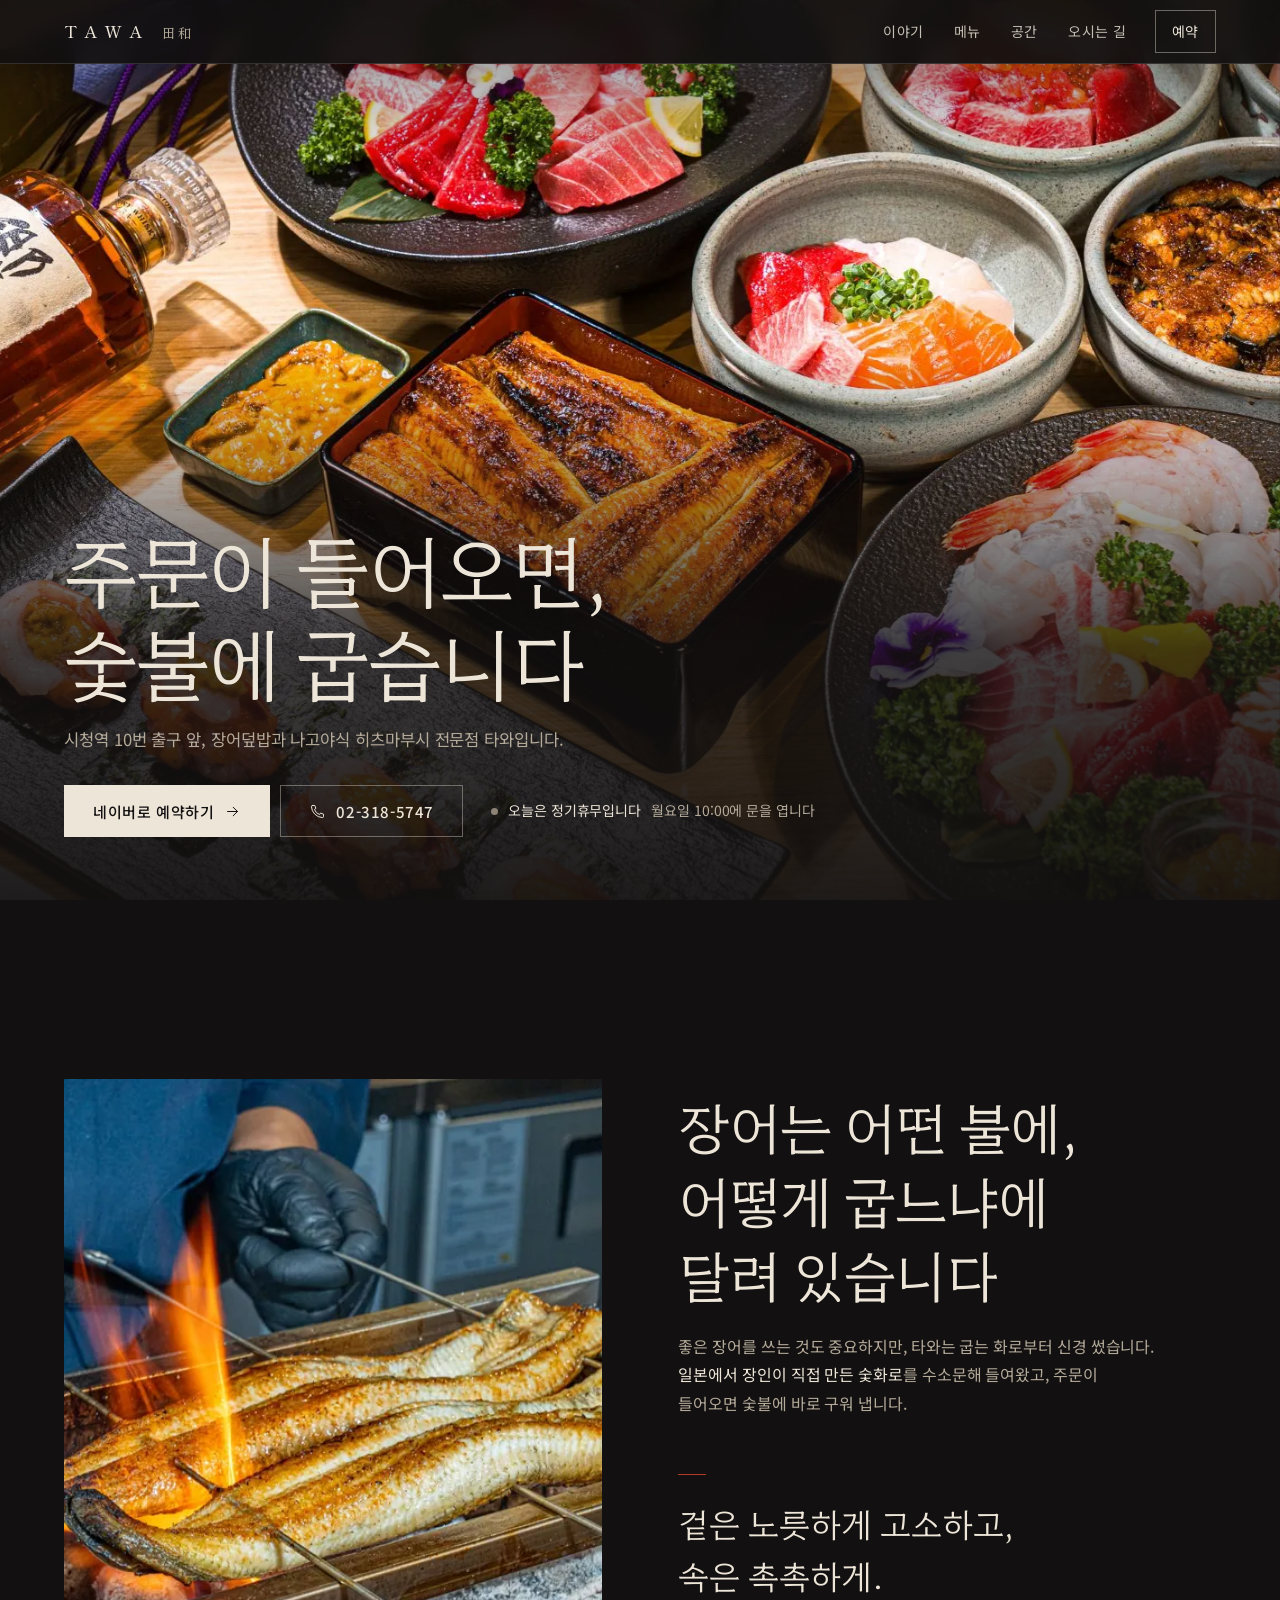
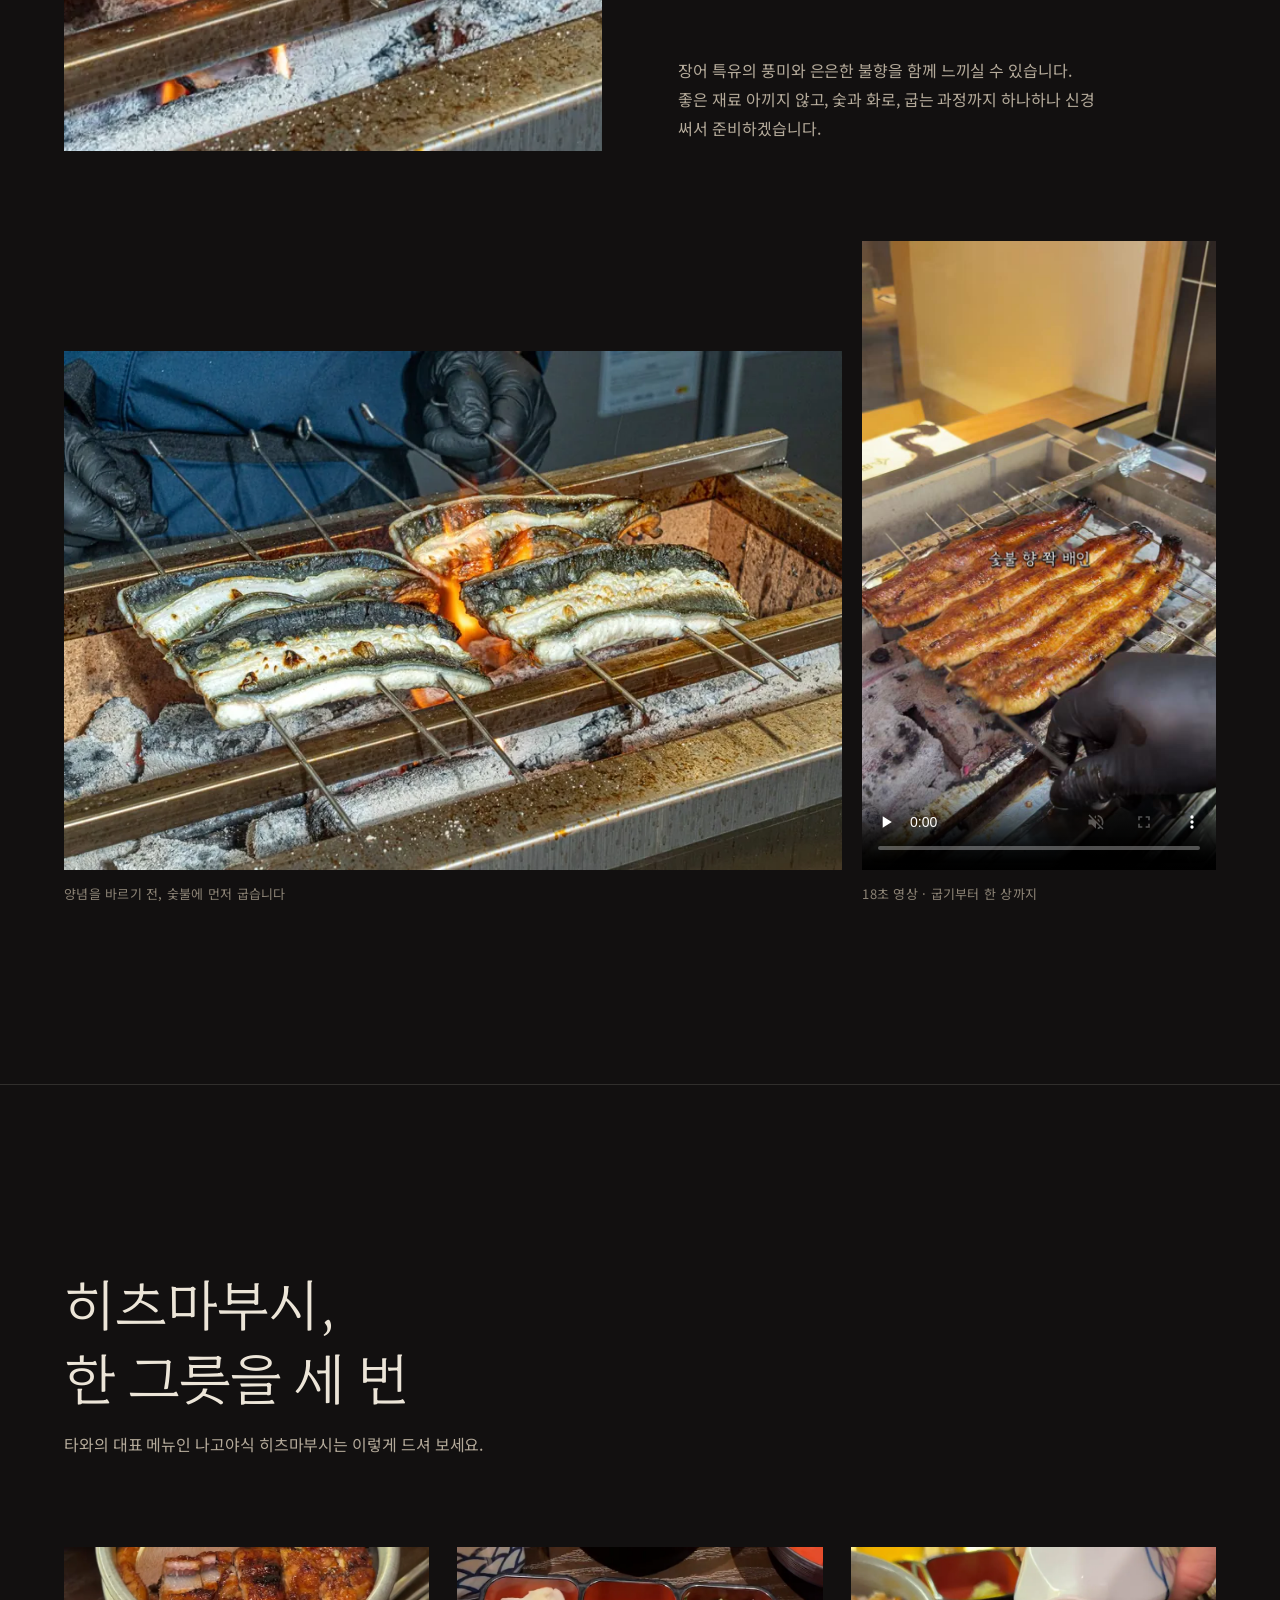
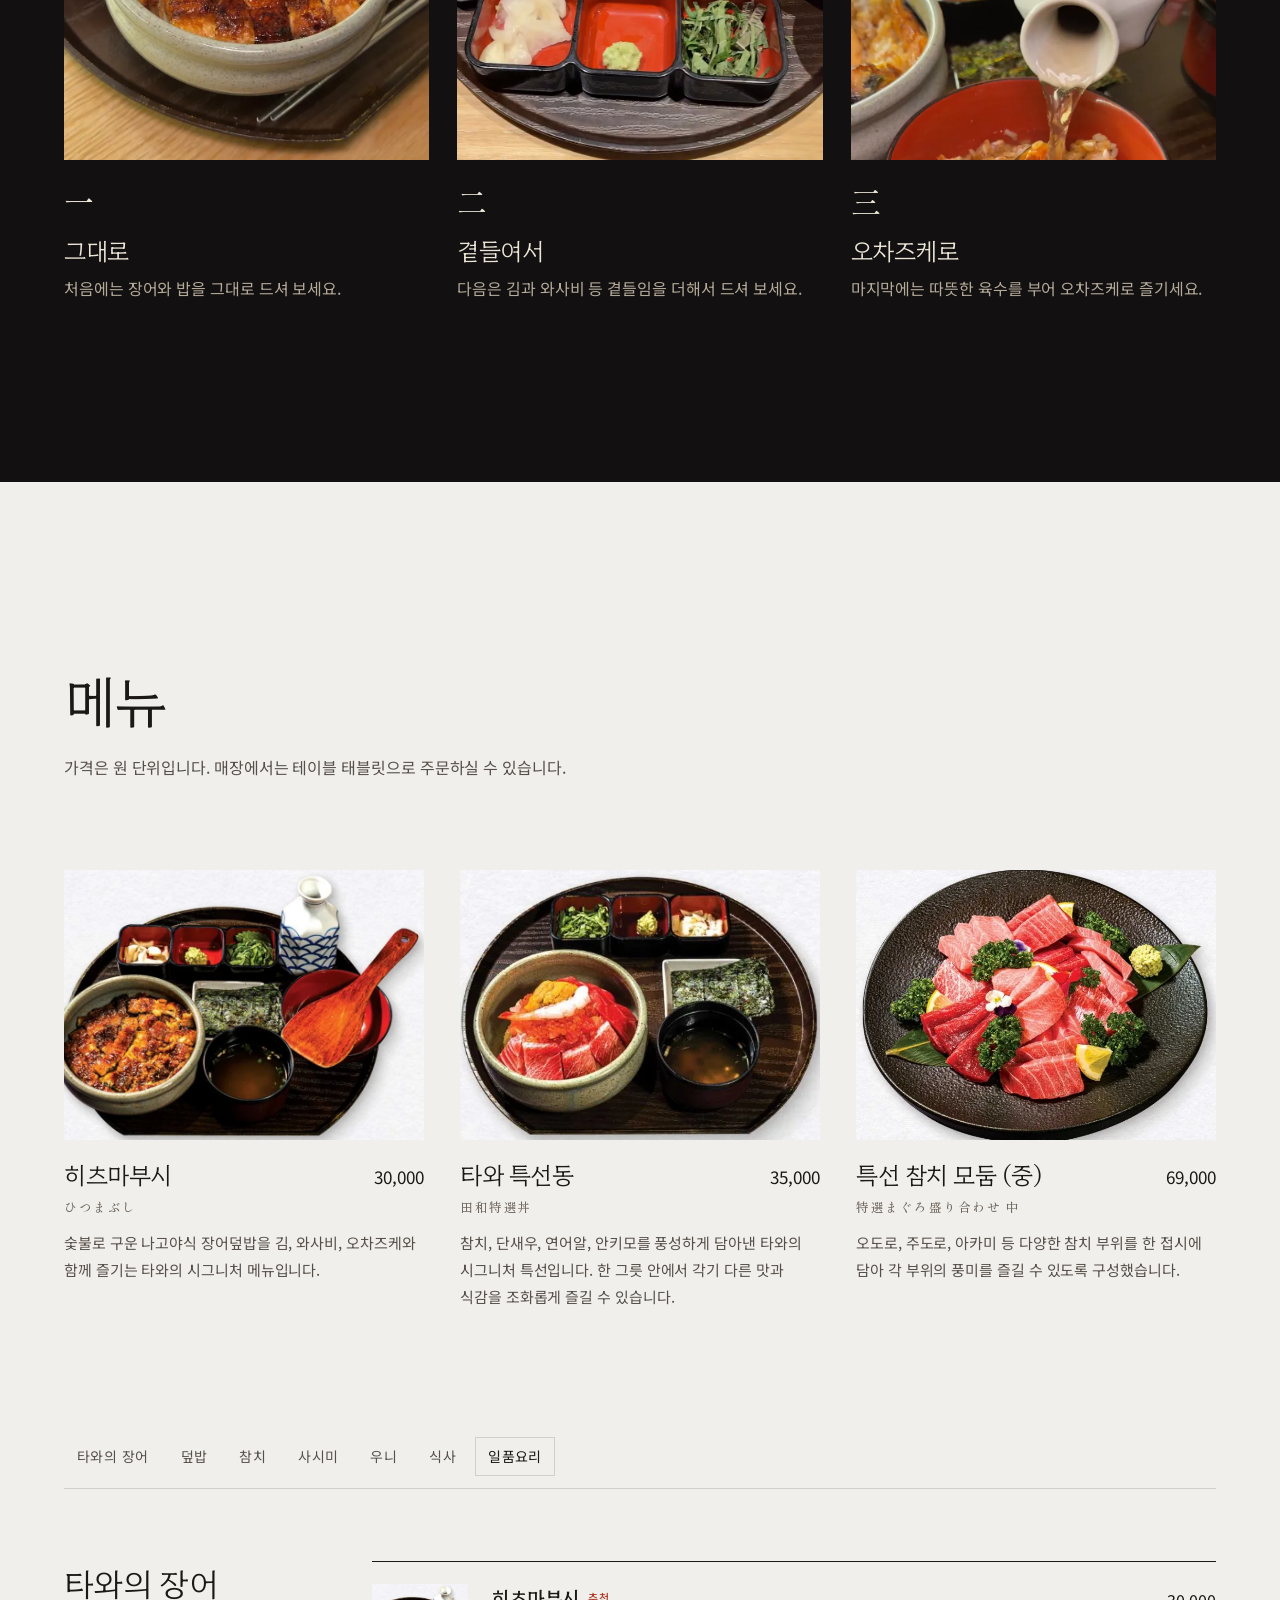
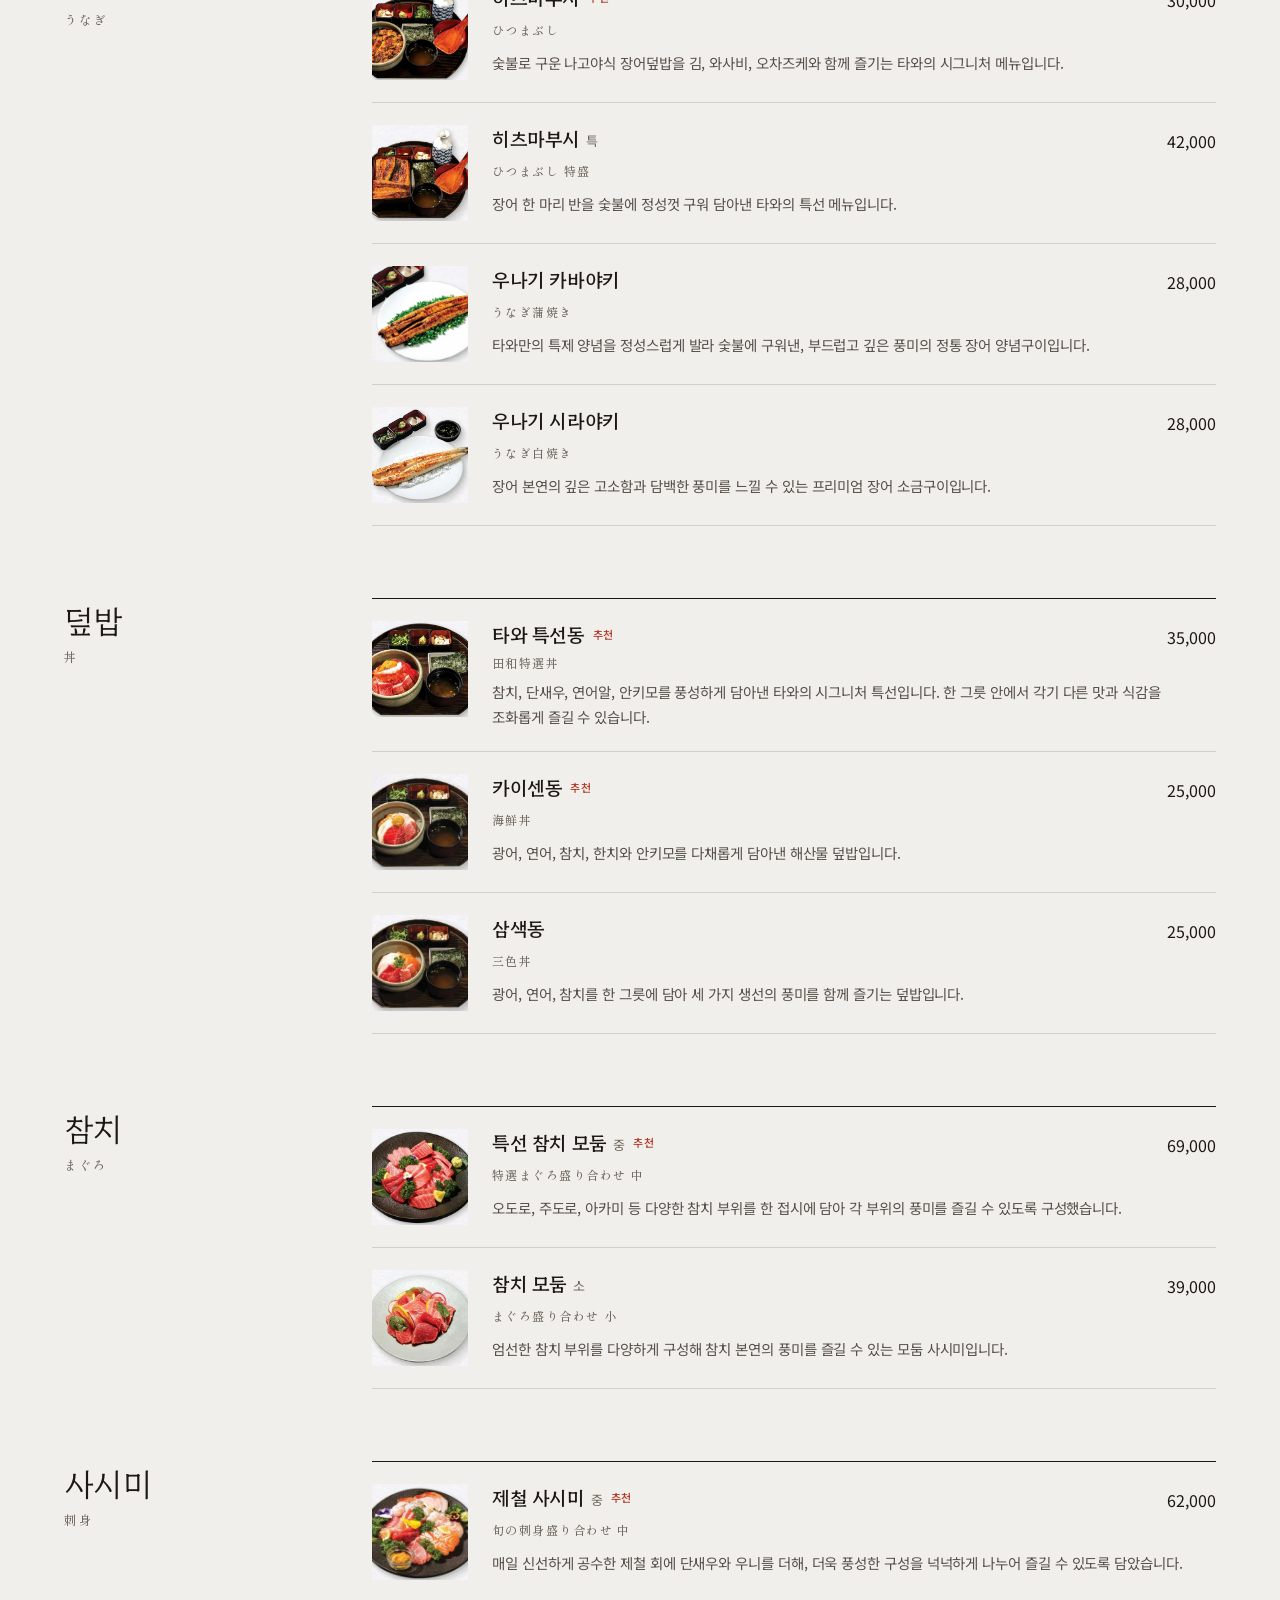
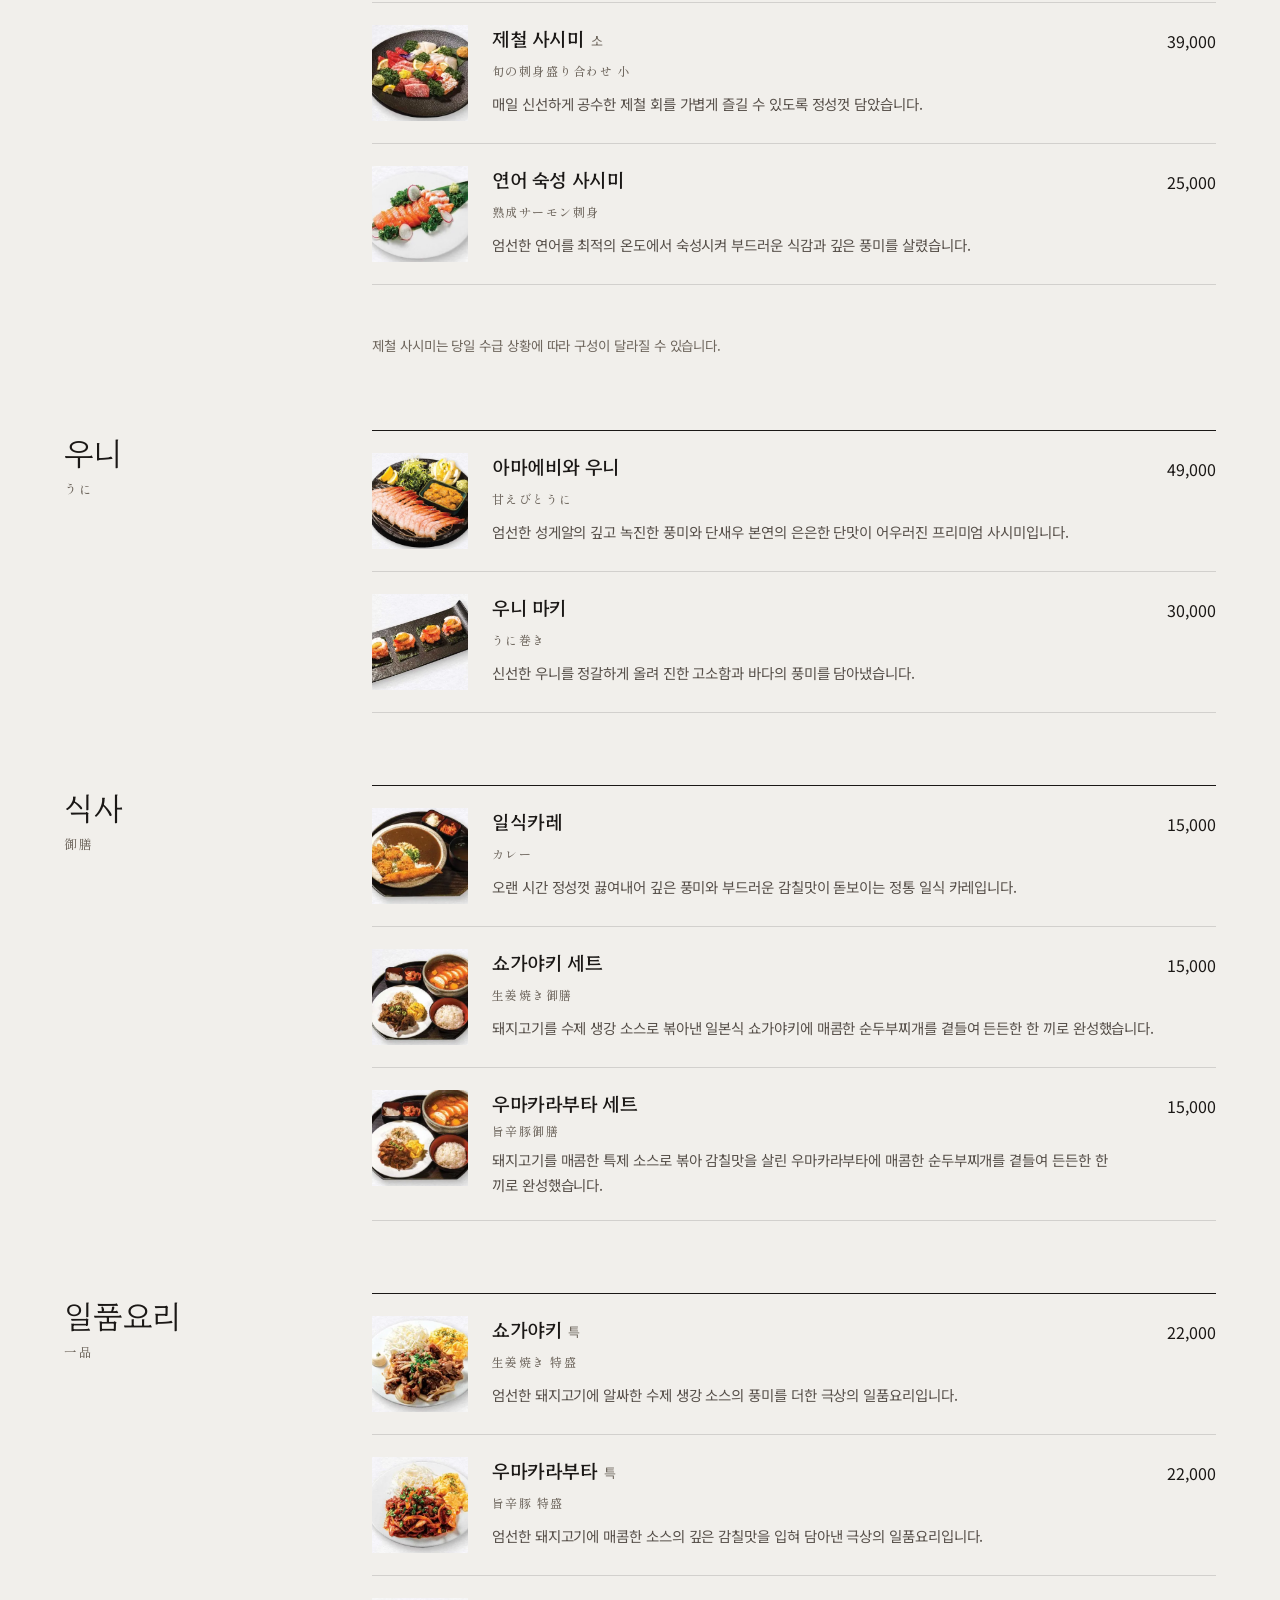
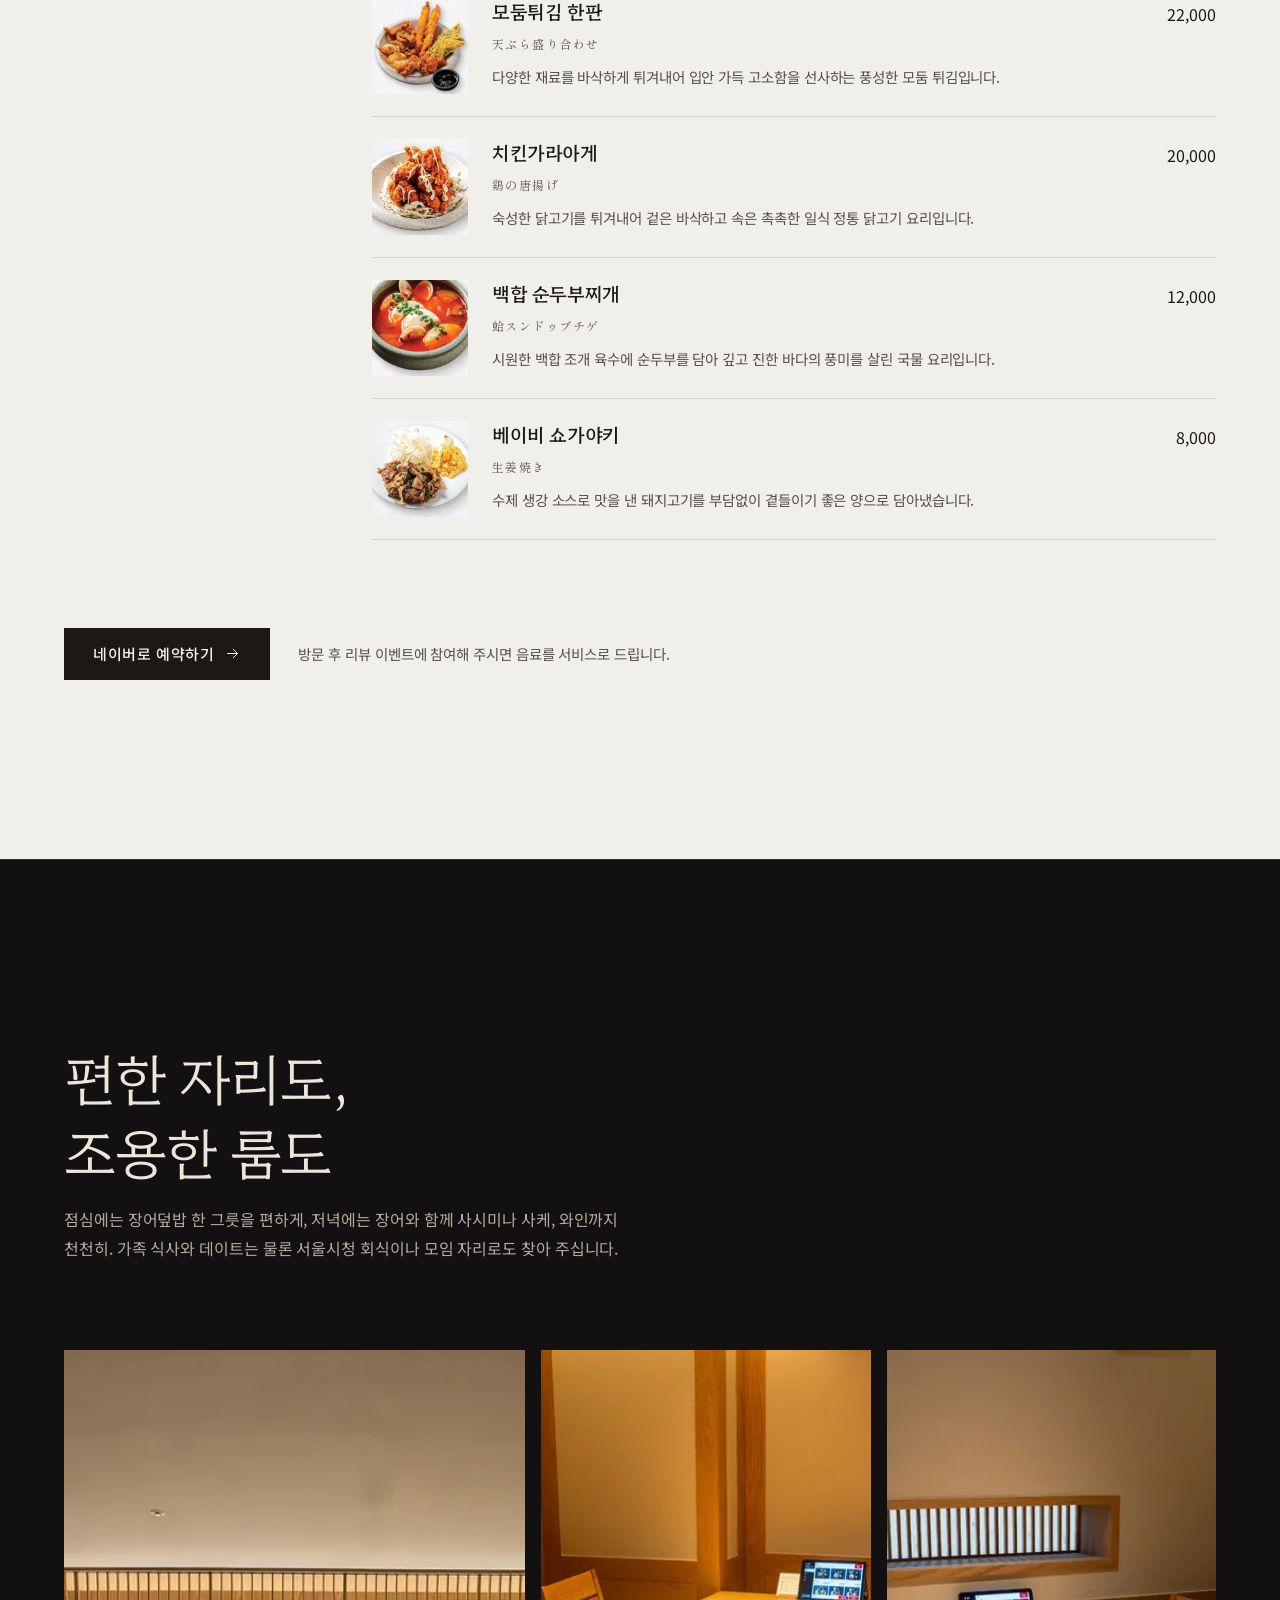
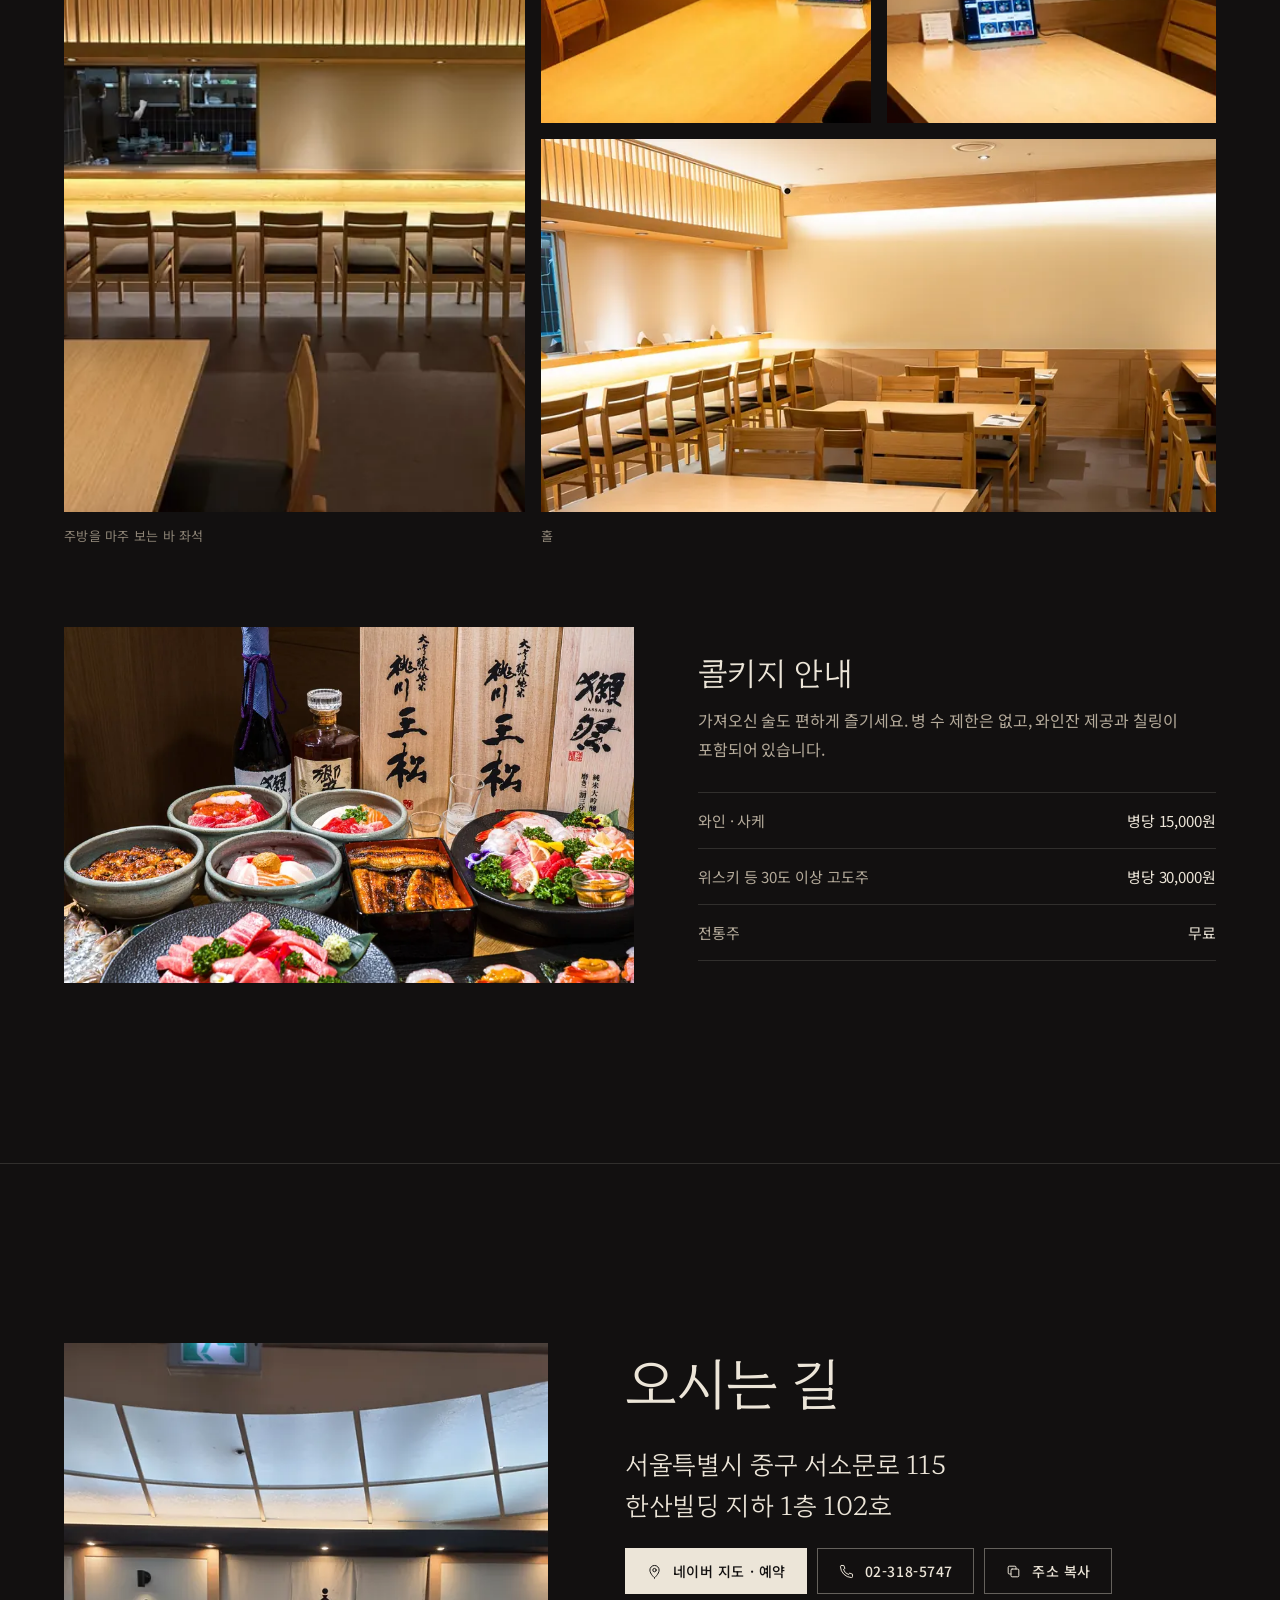
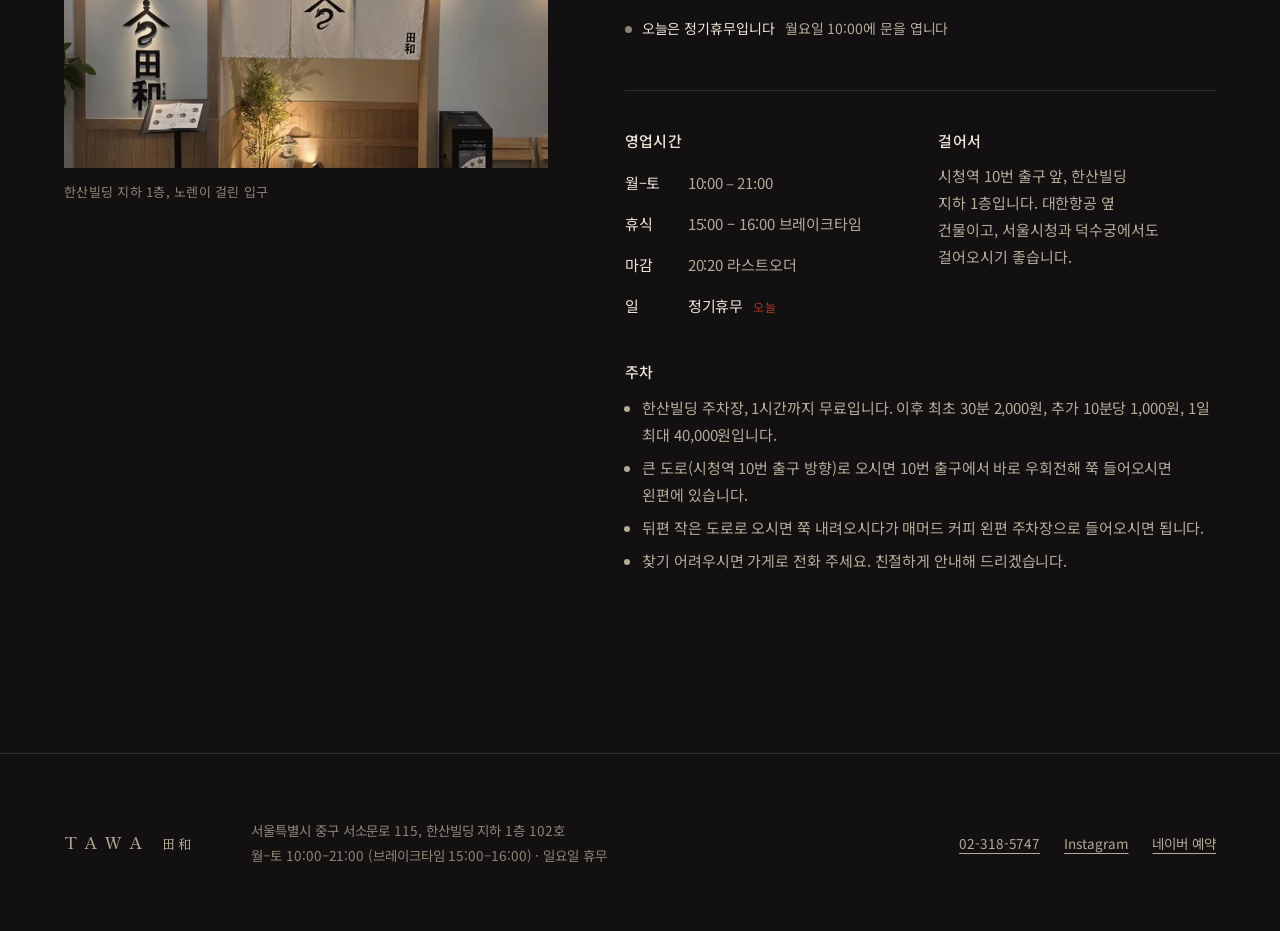
==== index.html @ 80b18b92 "검색 등록 준비: robots.txt, sitemap.xml, 대표 주소와 공유 이미지 주소 지정 Co-Authored-By: Claude Opus 5.5 <noreply@anth" ====
<!doctype html>
<html lang="ko">
<head>
<meta charset="utf-8">
<meta name="viewport" content="width=device-width, initial-scale=1, viewport-fit=cover">
<title>타와 田和 · 시청역 숯불 장어덮밥 · 나고야식 히츠마부시</title>
<meta name="description" content="시청역 10번 출구 앞, 주문이 들어오면 숯불에 직접 굽는 장어덮밥과 나고야식 히츠마부시 전문점 타와입니다. 메뉴, 영업시간, 주차, 오시는 길을 안내합니다.">
<meta name="theme-color" content="#121010">
<meta property="og:type" content="restaurant">
<meta property="og:title" content="타와 田和 · 시청역 숯불 장어덮밥">
<meta property="og:description" content="주문이 들어오면 숯불에 직접 굽는 장어덮밥과 나고야식 히츠마부시. 서울 중구 서소문로 115 한산빌딩 지하 1층.">
<meta property="og:image" content="https://tawa-official.github.io/assets/img/og.jpg">
<meta property="og:url" content="https://tawa-official.github.io/">
<meta property="og:site_name" content="타와 田和">
<link rel="canonical" href="https://tawa-official.github.io/">
<meta property="og:locale" content="ko_KR">
<link rel="icon" href="assets/img/favicon.svg" type="image/svg+xml">
<link rel="preload" as="image" href="assets/img/spread-2-1100.webp" media="(max-width: 759px)">
<link rel="preload" as="image" href="assets/img/spread-3-1500.webp" media="(min-width: 760px)">
<link rel="stylesheet" href="assets/css/style.css">
<script type="application/ld+json">
{
  "@context": "https://schema.org",
  "@type": "Restaurant",
  "name": "타와 田和 (TAWA)",
  "servesCuisine": ["장어덮밥", "히츠마부시", "일식"],
  "telephone": "+82-2-318-5747",
  "address": {
    "@type": "PostalAddress",
    "streetAddress": "서소문로 115, 한산빌딩 지하 1층 102호",
    "addressLocality": "중구",
    "addressRegion": "서울특별시",
    "addressCountry": "KR"
  },
  "openingHoursSpecification": [
    { "@type": "OpeningHoursSpecification", "dayOfWeek": ["Monday","Tuesday","Wednesday","Thursday","Friday","Saturday"], "opens": "10:00", "closes": "15:00" },
    { "@type": "OpeningHoursSpecification", "dayOfWeek": ["Monday","Tuesday","Wednesday","Thursday","Friday","Saturday"], "opens": "16:00", "closes": "21:00" }
  ],
  "acceptsReservations": "https://naver.me/GxrowFG4",
  "sameAs": ["https://www.instagram.com/tawa__official"]
}
</script>
</head>
<body>
<svg width="0" height="0" style="position:absolute" aria-hidden="true">
  <symbol id="i-phone" viewBox="0 0 24 24"><path d="M5 3.5h3.2l1.6 4.2-2.1 1.4a11.5 11.5 0 0 0 7.2 7.2l1.4-2.1 4.2 1.6V19a1.6 1.6 0 0 1-1.7 1.6A16.5 16.5 0 0 1 3.4 5.2 1.6 1.6 0 0 1 5 3.5Z"/></symbol>
  <symbol id="i-pin" viewBox="0 0 24 24"><path d="M12 21s-6.5-5.6-6.5-11a6.5 6.5 0 0 1 13 0c0 5.4-6.5 11-6.5 11Z"/><circle cx="12" cy="10" r="2.4"/></symbol>
  <symbol id="i-copy" viewBox="0 0 24 24"><rect x="8.5" y="8.5" width="11" height="11" rx="1.5"/><path d="M15.5 8.5V6A1.5 1.5 0 0 0 14 4.5H6A1.5 1.5 0 0 0 4.5 6v8A1.5 1.5 0 0 0 6 15.5h2.5"/></symbol>
  <symbol id="i-arrow" viewBox="0 0 24 24"><path d="M5 12h14M13 6l6 6-6 6"/></symbol>
</svg>
<a class="skip" href="#main">본문으로 바로가기</a>

<header class="head">
  <div class="wrap head-row">
    <a class="mark" href="#top" aria-label="타와 田和 처음으로"><span class="mark-en">TAWA</span><span class="mark-jp" lang="ja">田和</span></a>
    <nav class="nav" aria-label="주요 메뉴">
      <a href="#story">이야기</a><a href="#menu">메뉴</a><a href="#space">공간</a><a href="#visit">오시는 길</a>
    </nav>
    <a class="head-book" href="https://naver.me/GxrowFG4" target="_blank" rel="noopener">예약</a>
  </div>
</header>

<main id="main">
  <section class="hero" id="top" aria-labelledby="hero-title">
    <figure class="hero-photo">
      <picture>
        <source media="(min-width: 760px)" srcset="assets/img/spread-3-900.webp 900w, assets/img/spread-3-1500.webp 1500w" sizes="100vw">
        <img src="assets/img/spread-2-1100.webp" srcset="assets/img/spread-2-700.webp 700w, assets/img/spread-2-1100.webp 1100w" sizes="100vw"
             width="1100" height="1100" alt="숯불에 구운 장어가 담긴 찬합과 히츠마부시, 카이센동, 참치와 제철 사시미, 우니 마키, 사케와 위스키가 함께 차려진 타와의 한 상" fetchpriority="high">
      </picture>
    </figure>
    <div class="wrap hero-body">
      <h1 id="hero-title">주문이 들어오면,<br>숯불에 굽습니다</h1>
      <p class="hero-lede">시청역 10번 출구 앞, 장어덮밥과 나고야식 히츠마부시 전문점 타와입니다.</p>
      <div class="hero-foot">
        <div class="hero-actions">
          <a class="btn btn-solid" href="https://naver.me/GxrowFG4" target="_blank" rel="noopener">네이버로 예약하기<svg class="ico" aria-hidden="true"><use href="#i-arrow"/></svg></a>
          <a class="btn btn-ghost" href="tel:02-318-5747"><svg class="ico" aria-hidden="true"><use href="#i-phone"/></svg>02-318-5747</a>
        </div>
        <p class="status" data-status hidden><span class="status-dot" aria-hidden="true"></span><span class="status-main"></span><span class="status-sub"></span></p>
      </div>
    </div>
  </section>

  <section class="sec" id="story" aria-labelledby="story-title">
    <div class="wrap">
      <div class="story">
        <figure class="story-photo">
          <img src="assets/img/grill-2-900.webp" srcset="assets/img/grill-2-900.webp 900w, assets/img/grill-2-1600.webp 1600w" sizes="(min-width: 900px) 50vw, 100vw"
               width="1600" height="1066" loading="lazy" decoding="async" alt="숯화로 위에서 꼬치에 꿴 장어가 불길 속에 노릇하게 구워지는 모습">
        </figure>
        <div class="story-text">
          <h2 class="h2" id="story-title">장어는 어떤 불에,<br>어떻게 굽느냐에<br>달려 있습니다</h2>
          <p class="p">좋은 장어를 쓰는 것도 중요하지만, 타와는 굽는 화로부터 신경 썼습니다. <em>일본에서 장인이 직접 만든 숯화로</em>를 수소문해 들여왔고, 주문이 들어오면 숯불에 바로 구워 냅니다.</p>
          <p class="quote">겉은 노릇하게 고소하고,<br>속은 촉촉하게.</p>
          <p class="p">장어 특유의 풍미와 은은한 불향을 함께 느끼실 수 있습니다. 좋은 재료 아끼지 않고, 숯과 화로, 굽는 과정까지 하나하나 신경 써서 준비하겠습니다.</p>
        </div>
      </div>
      <div class="story-sub">
        <figure class="wide">
          <img src="assets/img/grill-1-900.webp" srcset="assets/img/grill-1-900.webp 900w, assets/img/grill-1-1600.webp 1600w" sizes="(min-width: 900px) 66vw, 100vw"
               width="1600" height="1066" loading="lazy" decoding="async" alt="하얗게 달아오른 숯 위에서 양념 없이 굽는 장어">
          <figcaption class="cap">양념을 바르기 전, 숯불에 먼저 굽습니다</figcaption>
        </figure>
        <figure>
          <video controls muted playsinline preload="none" poster="assets/img/reel-poster.jpg" width="720" height="1280" aria-describedby="reel-cap">
            <source src="assets/img/reel-720.mp4" type="video/mp4">
          </video>
          <figcaption class="cap" id="reel-cap">18초 영상 · 굽기부터 한 상까지</figcaption>
        </figure>
      </div>
    </div>
  </section>

  <section class="sec" id="ways" aria-labelledby="ways-title">
    <div class="wrap">
      <div class="ways-head">
        <div>
          <h2 class="h2" id="ways-title">히츠마부시,<br>한 그릇을 세 번</h2>
          <p class="lede">타와의 대표 메뉴인 나고야식 히츠마부시는 이렇게 드셔 보세요.</p>
        </div>
      </div>
      <ol class="ways">
        <li class="way"><img src="assets/img/way-1.webp" width="900" height="525" loading="lazy" decoding="async" alt="숯불에 구운 장어가 올라간 히츠마부시 그릇"><span class="way-n jp" lang="ja" aria-hidden="true">一</span><h3>그대로</h3><p>처음에는 장어와 밥을 그대로 드셔 보세요.</p></li>
        <li class="way"><img src="assets/img/way-2.webp" width="900" height="525" loading="lazy" decoding="async" alt="히츠마부시에 곁들이는 와사비와 채소 세 칸 접시"><span class="way-n jp" lang="ja" aria-hidden="true">二</span><h3>곁들여서</h3><p>다음은 김과 와사비 등 곁들임을 더해서 드셔 보세요.</p></li>
        <li class="way"><img src="assets/img/way-3.webp" width="900" height="525" loading="lazy" decoding="async" alt="장어와 밥이 담긴 그릇에 따뜻한 육수를 붓는 모습"><span class="way-n jp" lang="ja" aria-hidden="true">三</span><h3>오차즈케로</h3><p>마지막에는 따뜻한 육수를 부어 오차즈케로 즐기세요.</p></li>
      </ol>
    </div>
  </section>

  <section class="sec on-washi" id="menu" aria-labelledby="menu-title">
    <div class="wrap">
      <h2 class="h2" id="menu-title">메뉴</h2>
      <p class="lede">가격은 원 단위입니다. 매장에서는 테이블 태블릿으로 주문하실 수 있습니다.</p>
      <div class="signature">
        <figure class="sig">
          <img src="assets/img/menu/hitsumabushi.webp" width="900" height="660" loading="lazy" decoding="async" alt="히츠마부시">
          <figcaption>
            <div class="sig-row"><h3>히츠마부시</h3><span class="price num">30,000</span></div>
            <span class="jp" lang="ja">ひつまぶし</span>
            <p>숯불로 구운 나고야식 장어덮밥을 김, 와사비, 오차즈케와 함께 즐기는 타와의 시그니처 메뉴입니다.</p>
          </figcaption>
        </figure>
        <figure class="sig">
          <img src="assets/img/menu/tokusendon.webp" width="900" height="660" loading="lazy" decoding="async" alt="타와 특선동">
          <figcaption>
            <div class="sig-row"><h3>타와 특선동</h3><span class="price num">35,000</span></div>
            <span class="jp" lang="ja">田和特選丼</span>
            <p>참치, 단새우, 연어알, 안키모를 풍성하게 담아낸 타와의 시그니처 특선입니다. 한 그릇 안에서 각기 다른 맛과 식감을 조화롭게 즐길 수 있습니다.</p>
          </figcaption>
        </figure>
        <figure class="sig">
          <img src="assets/img/menu/maguro-chu.webp" width="900" height="660" loading="lazy" decoding="async" alt="특선 참치 모둠 (중)">
          <figcaption>
            <div class="sig-row"><h3>특선 참치 모둠 (중)</h3><span class="price num">69,000</span></div>
            <span class="jp" lang="ja">特選まぐろ盛り合わせ 中</span>
            <p>오도로, 주도로, 아카미 등 다양한 참치 부위를 한 접시에 담아 각 부위의 풍미를 즐길 수 있도록 구성했습니다.</p>
          </figcaption>
        </figure>
      </div>
      <nav class="cats" aria-label="메뉴 분류">
        <a href="#cat-unagi">타와의 장어</a>
        <a href="#cat-don">덮밥</a>
        <a href="#cat-maguro">참치</a>
        <a href="#cat-sashimi">사시미</a>
        <a href="#cat-uni">우니</a>
        <a href="#cat-meal">식사</a>
        <a href="#cat-ippin">일품요리</a>
      </nav>
      <div class="cat" id="cat-unagi">
        <div class="cat-head"><h3>타와의 장어</h3><span class="jp" lang="ja">うなぎ</span></div>
        <ul class="dishes" aria-label="타와의 장어">
          <li class="dish" id="m-hitsumabushi">
            <img src="assets/img/menu/hitsumabushi.webp" width="96" height="96" loading="lazy" decoding="async" alt="">
            <h4>히츠마부시<span class="rec">추천</span></h4>
            <span class="price num">30,000</span>
            <span class="jp" lang="ja">ひつまぶし</span>
            <p>숯불로 구운 나고야식 장어덮밥을 김, 와사비, 오차즈케와 함께 즐기는 타와의 시그니처 메뉴입니다.</p>
          </li>
          <li class="dish" id="m-hitsumabushi-toku">
            <img src="assets/img/menu/hitsumabushi-toku.webp" width="96" height="96" loading="lazy" decoding="async" alt="">
            <h4>히츠마부시<small>특</small></h4>
            <span class="price num">42,000</span>
            <span class="jp" lang="ja">ひつまぶし 特盛</span>
            <p>장어 한 마리 반을 숯불에 정성껏 구워 담아낸 타와의 특선 메뉴입니다.</p>
          </li>
          <li class="dish" id="m-kabayaki">
            <img src="assets/img/menu/kabayaki.webp" width="96" height="96" loading="lazy" decoding="async" alt="">
            <h4>우나기 카바야키</h4>
            <span class="price num">28,000</span>
            <span class="jp" lang="ja">うなぎ蒲焼き</span>
            <p>타와만의 특제 양념을 정성스럽게 발라 숯불에 구워낸, 부드럽고 깊은 풍미의 정통 장어 양념구이입니다.</p>
          </li>
          <li class="dish" id="m-shirayaki">
            <img src="assets/img/menu/shirayaki.webp" width="96" height="96" loading="lazy" decoding="async" alt="">
            <h4>우나기 시라야키</h4>
            <span class="price num">28,000</span>
            <span class="jp" lang="ja">うなぎ白焼き</span>
            <p>장어 본연의 깊은 고소함과 담백한 풍미를 느낄 수 있는 프리미엄 장어 소금구이입니다.</p>
          </li>
        </ul>
      </div>
      <div class="cat" id="cat-don">
        <div class="cat-head"><h3>덮밥</h3><span class="jp" lang="ja">丼</span></div>
        <ul class="dishes" aria-label="덮밥">
          <li class="dish" id="m-tokusendon">
            <img src="assets/img/menu/tokusendon.webp" width="96" height="96" loading="lazy" decoding="async" alt="">
            <h4>타와 특선동<span class="rec">추천</span></h4>
            <span class="price num">35,000</span>
            <span class="jp" lang="ja">田和特選丼</span>
            <p>참치, 단새우, 연어알, 안키모를 풍성하게 담아낸 타와의 시그니처 특선입니다. 한 그릇 안에서 각기 다른 맛과 식감을 조화롭게 즐길 수 있습니다.</p>
          </li>
          <li class="dish" id="m-kaisendon">
            <img src="assets/img/menu/kaisendon.webp" width="96" height="96" loading="lazy" decoding="async" alt="">
            <h4>카이센동<span class="rec">추천</span></h4>
            <span class="price num">25,000</span>
            <span class="jp" lang="ja">海鮮丼</span>
            <p>광어, 연어, 참치, 한치와 안키모를 다채롭게 담아낸 해산물 덮밥입니다.</p>
          </li>
          <li class="dish" id="m-sanshokudon">
            <img src="assets/img/menu/sanshokudon.webp" width="96" height="96" loading="lazy" decoding="async" alt="">
            <h4>삼색동</h4>
            <span class="price num">25,000</span>
            <span class="jp" lang="ja">三色丼</span>
            <p>광어, 연어, 참치를 한 그릇에 담아 세 가지 생선의 풍미를 함께 즐기는 덮밥입니다.</p>
          </li>
        </ul>
      </div>
      <div class="cat" id="cat-maguro">
        <div class="cat-head"><h3>참치</h3><span class="jp" lang="ja">まぐろ</span></div>
        <ul class="dishes" aria-label="참치">
          <li class="dish" id="m-maguro-chu">
            <img src="assets/img/menu/maguro-chu.webp" width="96" height="96" loading="lazy" decoding="async" alt="">
            <h4>특선 참치 모둠<small>중</small><span class="rec">추천</span></h4>
            <span class="price num">69,000</span>
            <span class="jp" lang="ja">特選まぐろ盛り合わせ 中</span>
            <p>오도로, 주도로, 아카미 등 다양한 참치 부위를 한 접시에 담아 각 부위의 풍미를 즐길 수 있도록 구성했습니다.</p>
          </li>
          <li class="dish" id="m-maguro-sho">
            <img src="assets/img/menu/maguro-sho.webp" width="96" height="96" loading="lazy" decoding="async" alt="">
            <h4>참치 모둠<small>소</small></h4>
            <span class="price num">39,000</span>
            <span class="jp" lang="ja">まぐろ盛り合わせ 小</span>
            <p>엄선한 참치 부위를 다양하게 구성해 참치 본연의 풍미를 즐길 수 있는 모둠 사시미입니다.</p>
          </li>
        </ul>
      </div>
      <div class="cat" id="cat-sashimi">
        <div class="cat-head"><h3>사시미</h3><span class="jp" lang="ja">刺身</span></div>
        <ul class="dishes" aria-label="사시미">
          <li class="dish" id="m-sashimi-chu">
            <img src="assets/img/menu/sashimi-chu.webp" width="96" height="96" loading="lazy" decoding="async" alt="">
            <h4>제철 사시미<small>중</small><span class="rec">추천</span></h4>
            <span class="price num">62,000</span>
            <span class="jp" lang="ja">旬の刺身盛り合わせ 中</span>
            <p>매일 신선하게 공수한 제철 회에 단새우와 우니를 더해, 더욱 풍성한 구성을 넉넉하게 나누어 즐길 수 있도록 담았습니다.</p>
          </li>
          <li class="dish" id="m-sashimi-sho">
            <img src="assets/img/menu/sashimi-sho.webp" width="96" height="96" loading="lazy" decoding="async" alt="">
            <h4>제철 사시미<small>소</small></h4>
            <span class="price num">39,000</span>
            <span class="jp" lang="ja">旬の刺身盛り合わせ 小</span>
            <p>매일 신선하게 공수한 제철 회를 가볍게 즐길 수 있도록 정성껏 담았습니다.</p>
          </li>
          <li class="dish" id="m-salmon">
            <img src="assets/img/menu/salmon.webp" width="96" height="96" loading="lazy" decoding="async" alt="">
            <h4>연어 숙성 사시미</h4>
            <span class="price num">25,000</span>
            <span class="jp" lang="ja">熟成サーモン刺身</span>
            <p>엄선한 연어를 최적의 온도에서 숙성시켜 부드러운 식감과 깊은 풍미를 살렸습니다.</p>
          </li>
        </ul>
        <p class="cat-note">제철 사시미는 당일 수급 상황에 따라 구성이 달라질 수 있습니다.</p>
      </div>
      <div class="cat" id="cat-uni">
        <div class="cat-head"><h3>우니</h3><span class="jp" lang="ja">うに</span></div>
        <ul class="dishes" aria-label="우니">
          <li class="dish" id="m-amaebi-uni">
            <img src="assets/img/menu/amaebi-uni.webp" width="96" height="96" loading="lazy" decoding="async" alt="">
            <h4>아마에비와 우니</h4>
            <span class="price num">49,000</span>
            <span class="jp" lang="ja">甘えびとうに</span>
            <p>엄선한 성게알의 깊고 녹진한 풍미와 단새우 본연의 은은한 단맛이 어우러진 프리미엄 사시미입니다.</p>
          </li>
          <li class="dish" id="m-uni-maki">
            <img src="assets/img/menu/uni-maki.webp" width="96" height="96" loading="lazy" decoding="async" alt="">
            <h4>우니 마키</h4>
            <span class="price num">30,000</span>
            <span class="jp" lang="ja">うに巻き</span>
            <p>신선한 우니를 정갈하게 올려 진한 고소함과 바다의 풍미를 담아냈습니다.</p>
          </li>
        </ul>
      </div>
      <div class="cat" id="cat-meal">
        <div class="cat-head"><h3>식사</h3><span class="jp" lang="ja">御膳</span></div>
        <ul class="dishes" aria-label="식사">
          <li class="dish" id="m-curry">
            <img src="assets/img/menu/curry.webp" width="96" height="96" loading="lazy" decoding="async" alt="">
            <h4>일식카레</h4>
            <span class="price num">15,000</span>
            <span class="jp" lang="ja">カレー</span>
            <p>오랜 시간 정성껏 끓여내어 깊은 풍미와 부드러운 감칠맛이 돋보이는 정통 일식 카레입니다.</p>
          </li>
          <li class="dish" id="m-shogayaki-set">
            <img src="assets/img/menu/shogayaki-set.webp" width="96" height="96" loading="lazy" decoding="async" alt="">
            <h4>쇼가야키 세트</h4>
            <span class="price num">15,000</span>
            <span class="jp" lang="ja">生姜焼き御膳</span>
            <p>돼지고기를 수제 생강 소스로 볶아낸 일본식 쇼가야키에 매콤한 순두부찌개를 곁들여 든든한 한 끼로 완성했습니다.</p>
          </li>
          <li class="dish" id="m-umakara-set">
            <img src="assets/img/menu/umakara-set.webp" width="96" height="96" loading="lazy" decoding="async" alt="">
            <h4>우마카라부타 세트</h4>
            <span class="price num">15,000</span>
            <span class="jp" lang="ja">旨辛豚御膳</span>
            <p>돼지고기를 매콤한 특제 소스로 볶아 감칠맛을 살린 우마카라부타에 매콤한 순두부찌개를 곁들여 든든한 한 끼로 완성했습니다.</p>
          </li>
        </ul>
      </div>
      <div class="cat" id="cat-ippin">
        <div class="cat-head"><h3>일품요리</h3><span class="jp" lang="ja">一品</span></div>
        <ul class="dishes" aria-label="일품요리">
          <li class="dish" id="m-shogayaki-toku">
            <img src="assets/img/menu/shogayaki-toku.webp" width="96" height="96" loading="lazy" decoding="async" alt="">
            <h4>쇼가야키<small>특</small></h4>
            <span class="price num">22,000</span>
            <span class="jp" lang="ja">生姜焼き 特盛</span>
            <p>엄선한 돼지고기에 알싸한 수제 생강 소스의 풍미를 더한 극상의 일품요리입니다.</p>
          </li>
          <li class="dish" id="m-umakara-toku">
            <img src="assets/img/menu/umakara-toku.webp" width="96" height="96" loading="lazy" decoding="async" alt="">
            <h4>우마카라부타<small>특</small></h4>
            <span class="price num">22,000</span>
            <span class="jp" lang="ja">旨辛豚 特盛</span>
            <p>엄선한 돼지고기에 매콤한 소스의 깊은 감칠맛을 입혀 담아낸 극상의 일품요리입니다.</p>
          </li>
          <li class="dish" id="m-tempura">
            <img src="assets/img/menu/tempura.webp" width="96" height="96" loading="lazy" decoding="async" alt="">
            <h4>모둠튀김 한판</h4>
            <span class="price num">22,000</span>
            <span class="jp" lang="ja">天ぷら盛り合わせ</span>
            <p>다양한 재료를 바삭하게 튀겨내어 입안 가득 고소함을 선사하는 풍성한 모둠 튀김입니다.</p>
          </li>
          <li class="dish" id="m-karaage">
            <img src="assets/img/menu/karaage.webp" width="96" height="96" loading="lazy" decoding="async" alt="">
            <h4>치킨가라아게</h4>
            <span class="price num">20,000</span>
            <span class="jp" lang="ja">鶏の唐揚げ</span>
            <p>숙성한 닭고기를 튀겨내어 겉은 바삭하고 속은 촉촉한 일식 정통 닭고기 요리입니다.</p>
          </li>
          <li class="dish" id="m-sundubu">
            <img src="assets/img/menu/sundubu.webp" width="96" height="96" loading="lazy" decoding="async" alt="">
            <h4>백합 순두부찌개</h4>
            <span class="price num">12,000</span>
            <span class="jp" lang="ja">蛤スンドゥブチゲ</span>
            <p>시원한 백합 조개 육수에 순두부를 담아 깊고 진한 바다의 풍미를 살린 국물 요리입니다.</p>
          </li>
          <li class="dish" id="m-baby-shogayaki">
            <img src="assets/img/menu/baby-shogayaki.webp" width="96" height="96" loading="lazy" decoding="async" alt="">
            <h4>베이비 쇼가야키</h4>
            <span class="price num">8,000</span>
            <span class="jp" lang="ja">生姜焼き</span>
            <p>수제 생강 소스로 맛을 낸 돼지고기를 부담없이 곁들이기 좋은 양으로 담아냈습니다.</p>
          </li>
        </ul>
      </div>
      <div class="menu-foot">
        <a class="btn btn-solid" href="https://naver.me/GxrowFG4" target="_blank" rel="noopener">네이버로 예약하기<svg class="ico" aria-hidden="true"><use href="#i-arrow"/></svg></a>
        <span>방문 후 리뷰 이벤트에 참여해 주시면 음료를 서비스로 드립니다.</span>
      </div>
    </div>
  </section>

  <section class="sec" id="space" aria-labelledby="space-title">
    <div class="wrap">
      <h2 class="h2" id="space-title">편한 자리도,<br>조용한 룸도</h2>
      <p class="lede">점심에는 장어덮밥 한 그릇을 편하게, 저녁에는 장어와 함께 사시미나 사케, 와인까지 천천히. 가족 식사와 데이트는 물론 서울시청 회식이나 모임 자리로도 찾아 주십니다.</p>
      <div class="gallery">
        <figure class="g-a">
          <img src="assets/img/interior-1-900.webp" srcset="assets/img/interior-1-900.webp 900w, assets/img/interior-1-1600.webp 1600w" sizes="(min-width: 900px) 42vw, 100vw" width="1600" height="1200" loading="lazy" decoding="async" alt="주방 창을 마주 보는 긴 원목 바 좌석과 조명이 들어간 나무 격자">
          <figcaption class="cap">주방을 마주 보는 바 좌석</figcaption>
        </figure>
        <figure class="g-b">
          <img src="assets/img/interior-2-900.webp" srcset="assets/img/interior-2-900.webp 900w, assets/img/interior-2-1600.webp 1600w" sizes="(min-width: 900px) 28vw, 50vw" width="1600" height="664" loading="lazy" decoding="async" alt="미닫이문이 달린 원목 룸의 긴 테이블">
          <figcaption class="cap">프라이빗 룸</figcaption>
        </figure>
        <figure class="g-c">
          <img src="assets/img/interior-5-900.webp" srcset="assets/img/interior-5-900.webp 900w, assets/img/interior-5-1600.webp 1600w" sizes="(min-width: 900px) 28vw, 50vw" width="1600" height="624" loading="lazy" decoding="async" alt="나무 격자 창이 있는 아늑한 룸">
          <figcaption class="cap">격자 창이 있는 룸</figcaption>
        </figure>
        <figure class="g-d">
          <img src="assets/img/interior-3-900.webp" srcset="assets/img/interior-3-900.webp 900w, assets/img/interior-3-1600.webp 1600w" sizes="(min-width: 900px) 56vw, 100vw" width="1600" height="800" loading="lazy" decoding="async" alt="밝은 원목 테이블이 놓인 홀과 바 좌석">
          <figcaption class="cap">홀</figcaption>
        </figure>
      </div>
      <div class="drinks">
        <figure class="drinks-photo">
          <img src="assets/img/spread-1-900.webp" srcset="assets/img/spread-1-900.webp 900w, assets/img/spread-1-1600.webp 1600w" sizes="(min-width: 900px) 52vw, 100vw" width="1600" height="1066" loading="lazy" decoding="async" alt="장어덮밥과 카이센동, 사시미 옆에 놓인 사케와 위스키">
        </figure>
        <div>
          <h3>콜키지 안내</h3>
          <p class="p">가져오신 술도 편하게 즐기세요. 병 수 제한은 없고, 와인잔 제공과 칠링이 포함되어 있습니다.</p>
          <ul class="cork">
            <li><span>와인 · 사케</span><span class="num">병당 15,000원</span></li>
            <li><span>위스키 등 30도 이상 고도주</span><span class="num">병당 30,000원</span></li>
            <li><span>전통주</span><span>무료</span></li>
          </ul>
        </div>
      </div>
    </div>
  </section>

  <section class="sec" id="visit" aria-labelledby="visit-title">
    <div class="wrap visit">
      <figure class="visit-photo">
        <img src="assets/img/entrance-600.webp" srcset="assets/img/entrance-600.webp 600w, assets/img/entrance-1000.webp 1000w" sizes="(min-width: 900px) 40vw, 100vw" width="1000" height="880" loading="lazy" decoding="async" alt="타와 입구. 로고가 그려진 흰 노렌 아래로 징검돌과 석등이 보이고, 왼쪽 벽에 田和 TAWA 간판이 있습니다">
        <figcaption class="cap">한산빌딩 지하 1층, 노렌이 걸린 입구</figcaption>
      </figure>
      <div>
        <h2 class="h2" id="visit-title">오시는 길</h2>
        <p class="addr">서울특별시 중구 서소문로 115<br>한산빌딩 지하 1층 102호</p>
        <div class="addr-actions">
          <a class="btn btn-solid" href="https://naver.me/GxrowFG4" target="_blank" rel="noopener"><svg class="ico" aria-hidden="true"><use href="#i-pin"/></svg>네이버 지도 · 예약</a>
          <a class="btn btn-ghost" href="tel:02-318-5747"><svg class="ico" aria-hidden="true"><use href="#i-phone"/></svg>02-318-5747</a>
          <button class="btn btn-ghost" type="button" data-copy="서울특별시 중구 서소문로 115, 한산빌딩 지하 1층 102호 타와" hidden><svg class="ico" aria-hidden="true"><use href="#i-copy"/></svg><span>주소 복사</span></button>
        </div>
        <p class="status" data-status hidden><span class="status-dot" aria-hidden="true"></span><span class="status-main"></span><span class="status-sub"></span></p>
        <div class="info">
          <div>
            <h3>영업시간</h3>
            <table class="hours">
              <tbody>
                <tr data-week><th scope="row">월–토</th><td class="num">10:00 – 21:00</td></tr>
                <tr><th scope="row">휴식</th><td class="num">15:00 – 16:00 브레이크타임</td></tr>
                <tr><th scope="row">마감</th><td class="num">20:20 라스트오더</td></tr>
                <tr data-sun><th scope="row">일</th><td>정기휴무</td></tr>
              </tbody>
            </table>
          </div>
          <div>
            <h3>걸어서</h3>
            <p>시청역 10번 출구 앞, 한산빌딩 지하 1층입니다. 대한항공 옆 건물이고, 서울시청과 덕수궁에서도 걸어오시기 좋습니다.</p>
          </div>
          <div class="wide">
            <h3>주차</h3>
            <ul>
              <li>한산빌딩 주차장, 1시간까지 무료입니다. 이후 최초 30분 2,000원, 추가 10분당 1,000원, 1일 최대 40,000원입니다.</li>
              <li>큰 도로(시청역 10번 출구 방향)로 오시면 10번 출구에서 바로 우회전해 쭉 들어오시면 왼편에 있습니다.</li>
              <li>뒤편 작은 도로로 오시면 쭉 내려오시다가 매머드 커피 왼편 주차장으로 들어오시면 됩니다.</li>
              <li>찾기 어려우시면 가게로 전화 주세요. 친절하게 안내해 드리겠습니다.</li>
            </ul>
          </div>
        </div>
      </div>
    </div>
  </section>
</main>

<footer class="foot">
  <div class="wrap foot-grid">
    <a class="mark" href="#top"><span class="mark-en">TAWA</span><span class="mark-jp" lang="ja">田和</span></a>
    <p>서울특별시 중구 서소문로 115, 한산빌딩 지하 1층 102호<br>월–토 10:00–21:00 (브레이크타임 15:00–16:00) · 일요일 휴무</p>
    <div class="foot-links">
      <a href="tel:02-318-5747">02-318-5747</a>
      <a href="https://www.instagram.com/tawa__official" target="_blank" rel="noopener">Instagram</a>
      <a href="https://naver.me/GxrowFG4" target="_blank" rel="noopener">네이버 예약</a>
    </div>
  </div>
</footer>

<div class="dock" aria-hidden="true">
  <a class="btn btn-ghost" href="tel:02-318-5747" tabindex="-1"><svg class="ico" aria-hidden="true"><use href="#i-phone"/></svg>전화</a>
  <a class="btn btn-solid" href="https://naver.me/GxrowFG4" target="_blank" rel="noopener" tabindex="-1">네이버로 예약하기</a>
</div>

<script src="assets/js/main.js" defer></script>
</body>
</html>
---- assets/css/style.css ----
@import url("../fonts/hahmlet-300.css");
@import url("../fonts/hahmlet-500.css");
@import url("../fonts/noto-sans-kr-400.css");
@import url("../fonts/noto-sans-kr-500.css");
@import url("../fonts/shippori-mincho.css");

:root {
  /* 찬합의 옻칠: 바깥은 먹빛, 안쪽은 주홍 */
  --lacquer: #121010;
  --lacquer-2: #1a1716;
  --text: #ece5d8;
  --text-2: #b4aa9a;
  --text-3: #8d8476;
  --line: rgba(236, 229, 216, .14);
  /* 메뉴판의 화지 */
  --washi: #f1efeb;
  --washi-2: #e7e4de;
  --ink: #1b1816;
  --ink-2: #57504a;
  --ink-3: #6f675e;
  --line-ink: rgba(27, 24, 22, .14);
  --shu: #b03a26; /* 찬합 안쪽 주홍, 아주 작게만 */

  --f-serif: "Hahmlet", "Apple SD Gothic Neo", serif;
  --f-sans: "Noto Sans KR", "Apple SD Gothic Neo", "Malgun Gothic", sans-serif;
  --f-jp: "Shippori Mincho", "Hahmlet", serif;

  --gutter: clamp(20px, 5vw, 80px);
  --max: 1280px;
  --ease: cubic-bezier(.16, 1, .3, 1);
  --head-h: 64px;
}

*, *::before, *::after { box-sizing: border-box; }
html { -webkit-text-size-adjust: 100%; scroll-behavior: smooth; scroll-padding-top: calc(var(--head-h) + 8px); }
@media (prefers-reduced-motion: reduce) { html { scroll-behavior: auto; } }

body {
  margin: 0;
  background: var(--lacquer);
  color: var(--text);
  font-family: var(--f-sans);
  font-size: 16px;
  line-height: 1.8;
  letter-spacing: -.005em;
  word-break: keep-all;
  overflow-wrap: break-word;
  -webkit-font-smoothing: antialiased;
}
::selection { background: var(--shu); color: #fff; }

img, video { display: block; max-width: 100%; height: auto; }
a { color: inherit; text-underline-offset: .28em; text-decoration-thickness: 1px; }
:focus-visible { outline: 1.5px solid currentColor; outline-offset: 4px; }

h1, h2, h3, h4 { font-family: var(--f-serif); font-weight: 300; margin: 0; line-height: 1.32; letter-spacing: -.02em; text-wrap: balance; }
p { margin: 0; text-wrap: pretty; }
.jp { font-family: var(--f-jp); font-weight: 500; letter-spacing: .12em; }
.num { font-variant-numeric: tabular-nums lining-nums; }
.skip { position: absolute; left: 12px; top: -60px; z-index: 100; background: var(--text); color: var(--lacquer); padding: 10px 16px; text-decoration: none; }
.skip:focus { top: 12px; }
.wrap { width: min(100% - 2 * var(--gutter), var(--max)); margin-inline: auto; }

/* ───── header ───── */
.head {
  position: fixed; inset: 0 0 auto 0; z-index: 30; height: var(--head-h);
  color: var(--text);
  border-bottom: 1px solid transparent;
  transition: background-color .5s var(--ease), border-color .5s var(--ease);
}
.head.is-solid { background: rgba(18, 16, 16, .92); border-bottom-color: var(--line); -webkit-backdrop-filter: blur(10px); backdrop-filter: blur(10px); }
.head-row { display: flex; align-items: center; gap: 28px; height: 100%; }
.mark { display: inline-flex; align-items: baseline; gap: 12px; text-decoration: none; margin-right: auto; }
.mark-en { font-family: var(--f-jp); font-size: 17px; letter-spacing: .42em; font-weight: 500; }
.mark-jp { font-family: var(--f-jp); font-size: 13px; letter-spacing: .3em; color: var(--text-2); }
.nav { display: none; gap: 30px; font-size: 14px; letter-spacing: .04em; }
.nav a { text-decoration: none; color: var(--text); opacity: .82; transition: color .25s var(--ease); }
.nav a:hover { opacity: 1; }
.head-book { font-size: 14px; letter-spacing: .04em; text-decoration: none; padding: 8px 16px; border: 1px solid rgba(236,229,216,.4); transition: background-color .3s var(--ease), color .3s var(--ease); }
.head-book:hover { background: var(--text); color: var(--lacquer); }
@media (min-width: 900px) { .nav { display: flex; } }

/* ───── buttons ───── */
.btn {
  display: inline-flex; align-items: center; justify-content: center; gap: 10px;
  min-height: 52px; padding: 0 28px;
  font: 500 15px/1 var(--f-sans); letter-spacing: .04em; text-decoration: none;
  border: 1px solid transparent; border-radius: 0; cursor: pointer;
  transition: background-color .3s var(--ease), color .3s var(--ease), border-color .3s var(--ease);
}
.btn-solid { background: var(--text); color: var(--lacquer); }
.btn-solid:hover { background: #fff; }
.btn-ghost { border-color: rgba(236,229,216,.38); color: var(--text); background: transparent; }
.btn-ghost:hover { border-color: var(--text); }
.on-washi .btn-solid { background: var(--ink); color: var(--washi); }
.on-washi .btn-solid:hover { background: #000; }
.ico { width: 17px; height: 17px; flex: none; fill: none; stroke: currentColor; stroke-width: 1.4; stroke-linecap: round; stroke-linejoin: round; }

/* ───── hero ───── */
.hero { position: relative; min-height: 100svh; display: grid; align-items: end; overflow: hidden; }
.hero-photo { position: absolute; inset: 0; margin: 0; }
.hero-photo img { width: 100%; height: 100%; object-fit: cover; }
.hero::after { /* 글자가 읽히도록 위아래만 어둡게 */
  content: ""; position: absolute; inset: 0; pointer-events: none;
  background: linear-gradient(180deg, rgba(18,16,16,.55) 0, rgba(18,16,16,0) 20%, rgba(18,16,16,0) 40%, rgba(18,16,16,.8) 72%, rgba(18,16,16,.95) 100%);
}
@media (max-width: 759px) {
  .hero::after { background: linear-gradient(180deg, rgba(18,16,16,.6) 0, rgba(18,16,16,0) 16%, rgba(18,16,16,.1) 34%, rgba(18,16,16,.82) 56%, rgba(18,16,16,.96) 100%); }
}
.hero-body { position: relative; z-index: 1; padding-block: 0 clamp(36px, 7vh, 80px); }
.hero h1 { font-size: clamp(36px, 6.2vw, 84px); line-height: 1.18; letter-spacing: -.03em; }
.hero-lede { margin-top: 18px; max-width: 32em; color: var(--text-2); font-size: clamp(15px, 1.3vw, 17px); }
.hero-foot { display: flex; flex-wrap: wrap; align-items: center; gap: 16px 28px; margin-top: 30px; }
.hero-actions { display: flex; flex-wrap: wrap; gap: 10px; }
.hero-actions .btn { flex: 1 1 auto; }
@media (max-width: 479px) { .hero-actions { width: 100%; } .hero-actions .btn-solid { flex-basis: 100%; } }
.status { display: flex; flex-wrap: wrap; align-items: center; gap: 2px 10px; font-size: 14px; color: var(--text-2); }
.status-dot { width: 7px; height: 7px; border-radius: 50%; background: var(--text-3); flex: none; }
.status[data-state="open"] .status-dot { background: #7fb27a; }
.status[data-state="break"] .status-dot, .status[data-state="last"] .status-dot { background: #d4a35a; }
.status-main { color: var(--text); white-space: nowrap; }
.status-sub { white-space: nowrap; }

/* ───── sections ───── */
.sec { padding-block: clamp(96px, 14vw, 180px); }
.sec + .sec:not(.on-washi) { border-top: 1px solid var(--line); }
.h2 { font-size: clamp(30px, 4.4vw, 56px); }
.lede { margin-top: 18px; max-width: 36em; color: var(--text-2); }
.on-washi { background: var(--washi); color: var(--ink); }
.on-washi .lede { color: var(--ink-2); }
.on-washi ::selection { background: var(--ink); color: var(--washi); }

/* story */
.story { display: grid; gap: clamp(40px, 6vw, 96px); }
.story-photo { margin: 0; }
.story-photo img { width: 100%; aspect-ratio: 4 / 5; object-fit: cover; }
.story-text .p { margin-top: 22px; max-width: 30em; color: var(--text-2); }
.story-text .p em { font-style: normal; color: var(--text); }
.quote { margin: clamp(36px, 5vw, 56px) 0; font-family: var(--f-serif); font-weight: 300; font-size: clamp(24px, 2.6vw, 34px); line-height: 1.55; color: var(--text); }
.quote::before { content: ""; display: block; width: 28px; height: 1px; background: var(--shu); margin-bottom: 22px; }
.story-sub { display: grid; gap: 14px; margin-top: clamp(48px, 7vw, 96px); }
.story-sub figure { margin: 0; }
.story-sub img, .story-sub video { width: 100%; background: #000; }
.story-sub .wide img { aspect-ratio: 3 / 2; object-fit: cover; height: 100%; }
.story-sub video { aspect-ratio: 9 / 16; object-fit: cover; }
.cap { margin-top: 12px; font-size: 13px; letter-spacing: .02em; color: var(--text-3); }
@media (min-width: 900px) {
  .story { grid-template-columns: 1fr 1fr; align-items: center; }
  .story-sub { grid-template-columns: 2.2fr 1fr; align-items: end; gap: 20px; }
}

/* three ways */
.ways { list-style: none; padding: 0; display: grid; gap: 48px; margin: clamp(48px, 7vw, 88px) 0 0; }
.way img { width: 100%; aspect-ratio: 12 / 7; object-fit: cover; margin-bottom: 26px; }
.way-n { display: block; font-size: 30px; line-height: 1; color: var(--text); margin-bottom: 18px; }
.way h3 { font-size: 24px; }
.way p { margin-top: 8px; color: var(--text-2); max-width: 22em; }
@media (min-width: 900px) { .ways { grid-template-columns: repeat(3, 1fr); gap: 28px; } }

/* menu */
.signature { display: grid; gap: 40px; margin-top: clamp(48px, 7vw, 88px); }
.sig { margin: 0; }
.sig img { width: 100%; aspect-ratio: 4 / 3; object-fit: cover; background: var(--washi-2); }
.sig figcaption { margin-top: 18px; }
.sig-row { display: flex; justify-content: space-between; align-items: baseline; gap: 16px; }
.sig h3 { font-size: 24px; }
.sig .price { font-size: 17px; }
.sig .jp { display: block; margin-top: 4px; font-size: 12.5px; color: var(--ink-3); }
.sig p { margin-top: 10px; font-size: 15px; color: var(--ink-2); }
@media (min-width: 900px) { .signature { grid-template-columns: repeat(3, 1fr); gap: 36px; } }

.cats {
  position: sticky; top: var(--head-h); z-index: 5;
  display: flex; gap: 6px; margin: clamp(72px, 9vw, 120px) calc(-1 * var(--gutter)) 0; padding: 12px var(--gutter);
  overflow-x: auto; scrollbar-width: none;
  background: rgba(241, 239, 235, .95); border-bottom: 1px solid var(--line-ink);
  -webkit-backdrop-filter: blur(8px); backdrop-filter: blur(8px);
}
.cats::-webkit-scrollbar { display: none; }
.cats a { flex: none; font-size: 14px; letter-spacing: .03em; text-decoration: none; color: var(--ink-2); padding: 6px 12px; border: 1px solid transparent; transition: color .25s var(--ease), border-color .25s var(--ease); }
.cats a:hover, .cats a[aria-current="true"] { color: var(--ink); border-color: var(--line-ink); }
@media (min-width: 900px) { .cats { margin-inline: 0; padding-inline: 0; } }

.cat { padding-top: clamp(48px, 6vw, 72px); display: grid; gap: 20px; }
.cat-head h3 { font-size: clamp(24px, 2.6vw, 32px); }
.cat-head .jp { display: block; margin-top: 6px; font-size: 12.5px; color: var(--ink-3); }
.dishes { list-style: none; margin: 0; padding: 0; border-top: 1px solid var(--ink); }
.dish { display: grid; grid-template-columns: 76px 1fr auto; gap: 2px 18px; align-items: start; padding: 20px 0; border-bottom: 1px solid var(--line-ink); }
.dish img { grid-row: span 3; width: 76px; height: 76px; object-fit: cover; background: var(--washi-2); }
.dish h4 { font-size: 19px; font-weight: 500; letter-spacing: -.02em; }
.dish h4 small { font-family: var(--f-sans); font-size: 13px; font-weight: 400; color: var(--ink-3); margin-left: 6px; letter-spacing: 0; }
.dish .jp { grid-column: 2; font-size: 12px; color: var(--ink-3); line-height: 1.5; }
.dish p { grid-column: 2 / -1; font-size: 14.5px; line-height: 1.7; color: var(--ink-2); margin-top: 6px; }
.dish .price { grid-column: 3; grid-row: 1; font-size: 16px; white-space: nowrap; padding-top: 2px; }
.rec { display: inline-block; margin-left: 8px; font-family: var(--f-sans); font-size: 11px; font-weight: 500; letter-spacing: .06em; color: var(--shu); vertical-align: 3px; }
.cat-note { font-size: 13.5px; color: var(--ink-3); }
@media (min-width: 900px) {
  .cat { grid-template-columns: 260px 1fr; gap: 48px; }
  .cat-head { position: sticky; top: calc(var(--head-h) + 72px); align-self: start; }
  .dish { grid-template-columns: 96px 1fr auto; gap: 2px 24px; padding: 22px 0; }
  .dish img { width: 96px; height: 96px; }
  .cat-note { grid-column: 2; }
}
.menu-foot { display: flex; flex-wrap: wrap; align-items: center; gap: 14px 28px; margin-top: clamp(56px, 7vw, 88px); font-size: 14.5px; color: var(--ink-2); }

/* space */
.gallery { display: grid; gap: 12px; grid-template-columns: repeat(2, 1fr); margin-top: clamp(48px, 7vw, 88px); }
.gallery figure { margin: 0; }
.gallery img { width: 100%; height: 100%; object-fit: cover; }
.g-a { grid-column: 1 / -1; } .g-a img { aspect-ratio: 4 / 3; }
.g-b img, .g-c img { aspect-ratio: 1 / 1; }
.g-d { grid-column: 1 / -1; } .g-d img { aspect-ratio: 2 / 1; }
@media (min-width: 900px) {
  .gallery { grid-template-columns: 1.4fr 1fr 1fr; grid-template-rows: 1fr 1fr; gap: 16px; }
  .g-a { grid-column: 1; grid-row: 1 / span 2; } .g-a img { aspect-ratio: auto; }
  .g-b img, .g-c img { aspect-ratio: 4 / 3; }
  .g-d { grid-column: 2 / span 2; } .g-d img { aspect-ratio: auto; }
}
.drinks { display: grid; gap: clamp(32px, 5vw, 80px); margin-top: clamp(72px, 9vw, 120px); }
.drinks-photo { margin: 0; }
.drinks-photo img { width: 100%; aspect-ratio: 16 / 10; object-fit: cover; }
.drinks h3 { font-size: clamp(24px, 2.6vw, 32px); }
.drinks .p { margin-top: 14px; color: var(--text-2); max-width: 30em; }
.cork { list-style: none; margin: 28px 0 0; padding: 0; border-top: 1px solid var(--line); }
.cork li { display: flex; justify-content: space-between; gap: 16px; padding: 14px 0; border-bottom: 1px solid var(--line); font-size: 15px; color: var(--text-2); }
.cork li span:last-child { color: var(--text); white-space: nowrap; }
.fine { margin-top: 16px; font-size: 13.5px; color: var(--text-3); }
@media (min-width: 900px) { .drinks { grid-template-columns: 1.1fr 1fr; align-items: center; } }

/* visit */
.visit { display: grid; gap: clamp(40px, 6vw, 96px); }
.visit-photo { margin: 0; }
.visit-photo img { width: 100%; }
.addr { margin-top: 26px; font-family: var(--f-serif); font-weight: 300; font-size: clamp(20px, 2vw, 26px); line-height: 1.6; }
.addr-actions { display: flex; flex-wrap: wrap; gap: 10px; margin-top: 24px; }
.addr-actions .btn { min-height: 46px; padding: 0 20px; font-size: 14px; }
.visit .status { margin-top: 22px; }
.info { display: grid; gap: 36px; margin-top: 48px; padding-top: 40px; border-top: 1px solid var(--line); }
.info h3 { font-family: var(--f-sans); font-weight: 500; font-size: 15px; letter-spacing: .02em; color: var(--text); margin-bottom: 12px; }
.info p, .info li { color: var(--text-2); font-size: 15px; }
.info ul { margin: 0; padding-left: 1.1em; }
.info li + li { margin-top: 6px; }
.hours { width: 100%; border-collapse: collapse; font-size: 15px; }
.hours th, .hours td { text-align: left; font-weight: 400; padding: 7px 0; vertical-align: top; }
.hours th { width: 4.2em; color: var(--text); }
.hours td { color: var(--text-2); }
.hours tr.is-today th, .hours tr.is-today td { color: var(--text); }
.hours tr.is-today td::after { content: "오늘"; margin-left: 10px; font-size: 12px; color: var(--shu); letter-spacing: .04em; }
@media (min-width: 900px) {
  .visit { grid-template-columns: .9fr 1.1fr; align-items: start; }
  .info { grid-template-columns: 1fr 1fr; }
  .info .wide { grid-column: 1 / -1; }
}

/* footer */
.foot { padding: 64px 0 120px; border-top: 1px solid var(--line); font-size: 13.5px; color: var(--text-3); }
.foot-grid { display: grid; gap: 24px; }
.foot a { color: var(--text-2); }
.foot-links { display: flex; flex-wrap: wrap; gap: 8px 24px; }
@media (min-width: 900px) { .foot { padding-bottom: 64px; } .foot-grid { grid-template-columns: auto 1fr auto; align-items: center; gap: 56px; } }

/* phone action bar */
.dock {
  position: fixed; left: 0; right: 0; bottom: 0; z-index: 40;
  display: flex; gap: 8px; padding: 10px 12px calc(10px + env(safe-area-inset-bottom));
  background: rgba(18, 16, 16, .94); border-top: 1px solid var(--line);
  -webkit-backdrop-filter: blur(10px); backdrop-filter: blur(10px);
  transform: translateY(110%); transition: transform .45s var(--ease);
}
.dock.is-on { transform: none; }
.dock .btn { flex: 1; min-height: 48px; padding: 0 16px; }
.dock .btn-ghost { flex: 0 0 auto; }
@media (min-width: 900px) { .dock { display: none; } }

/* one authored moment: the table settles in as the headline rises */
@keyframes settle { from { transform: scale(1.06); } to { transform: none; } }
@keyframes rise { from { opacity: 0; transform: translateY(18px); } to { opacity: 1; transform: none; } }
.js .hero-photo img { animation: settle 2.4s var(--ease) both; }
.js .hero-body > * { animation: rise 1.2s var(--ease) both; }
.js .hero-body > :nth-child(2) { animation-delay: .12s; }
.js .hero-body > :nth-child(3) { animation-delay: .24s; }
@media (prefers-reduced-motion: reduce) {
  .js .hero-photo img, .js .hero-body > * { animation: none; }
  .head, .dock, .btn { transition: none; }
}
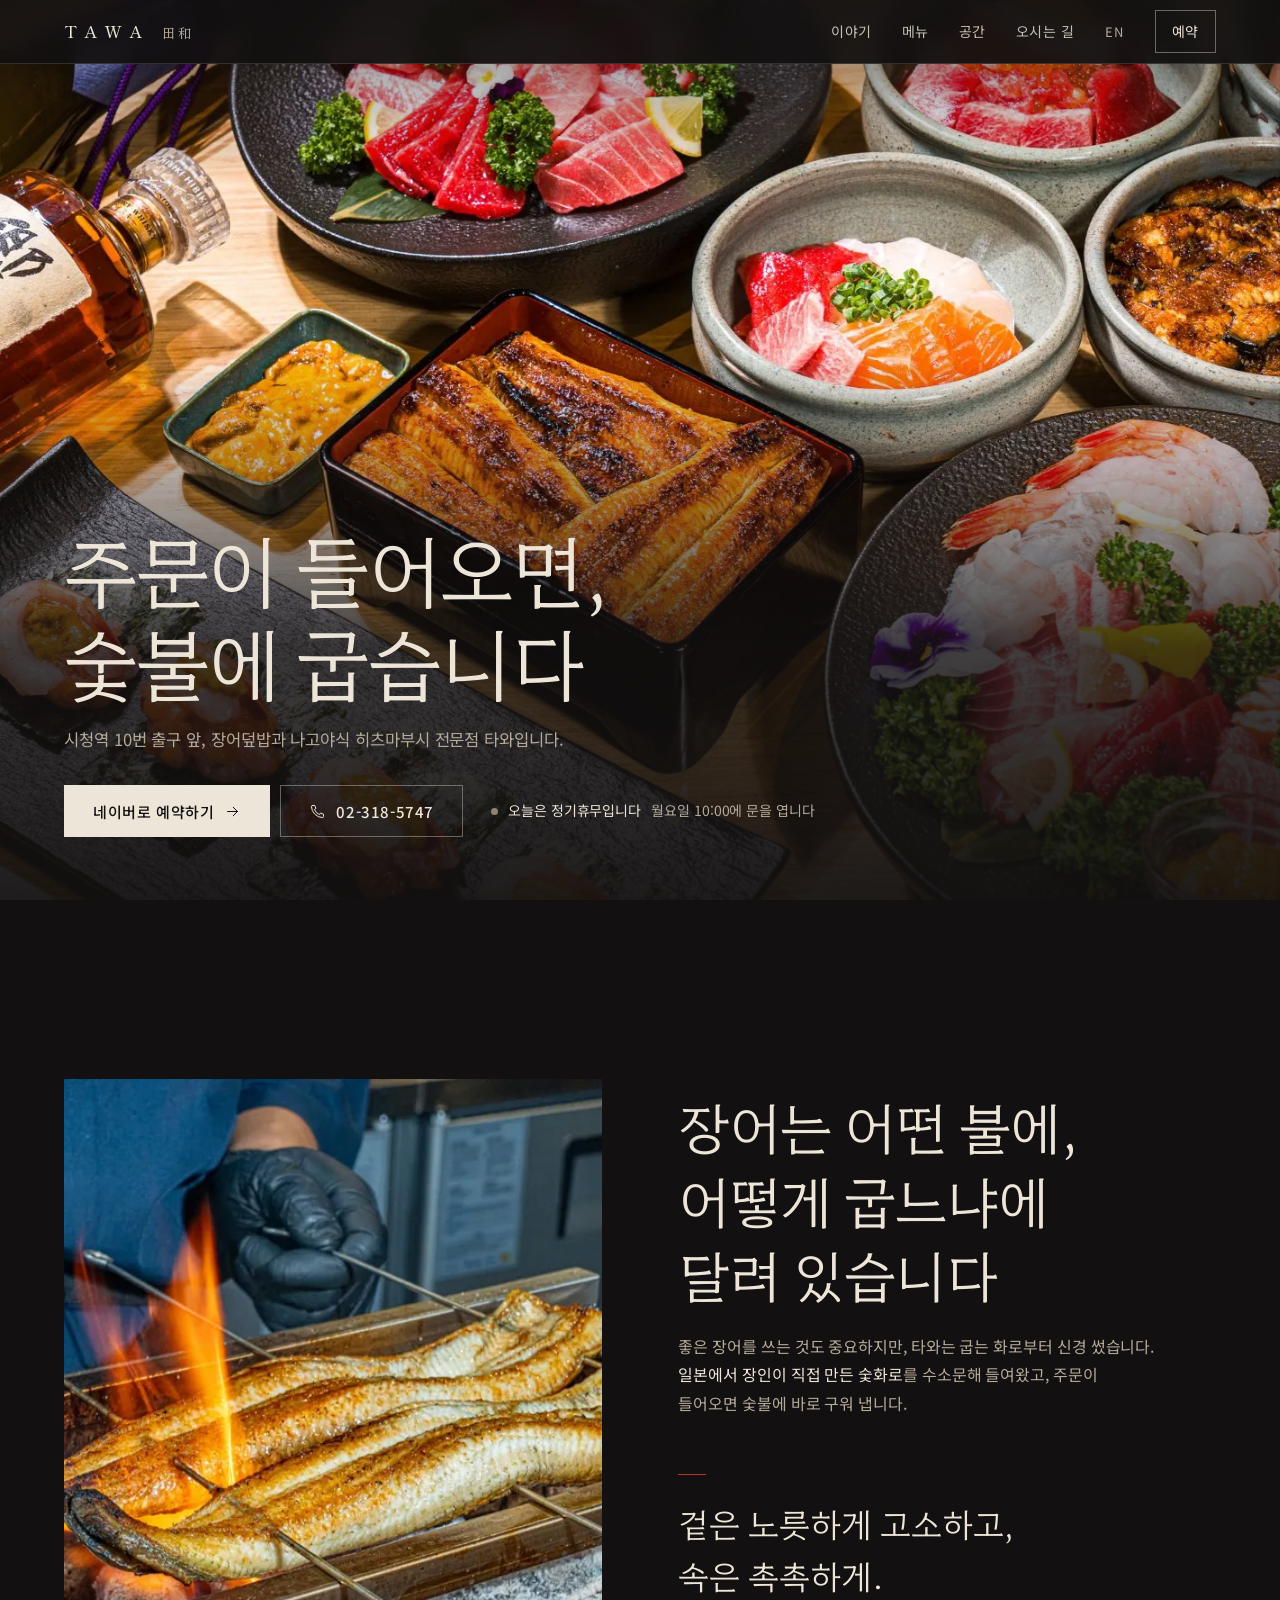
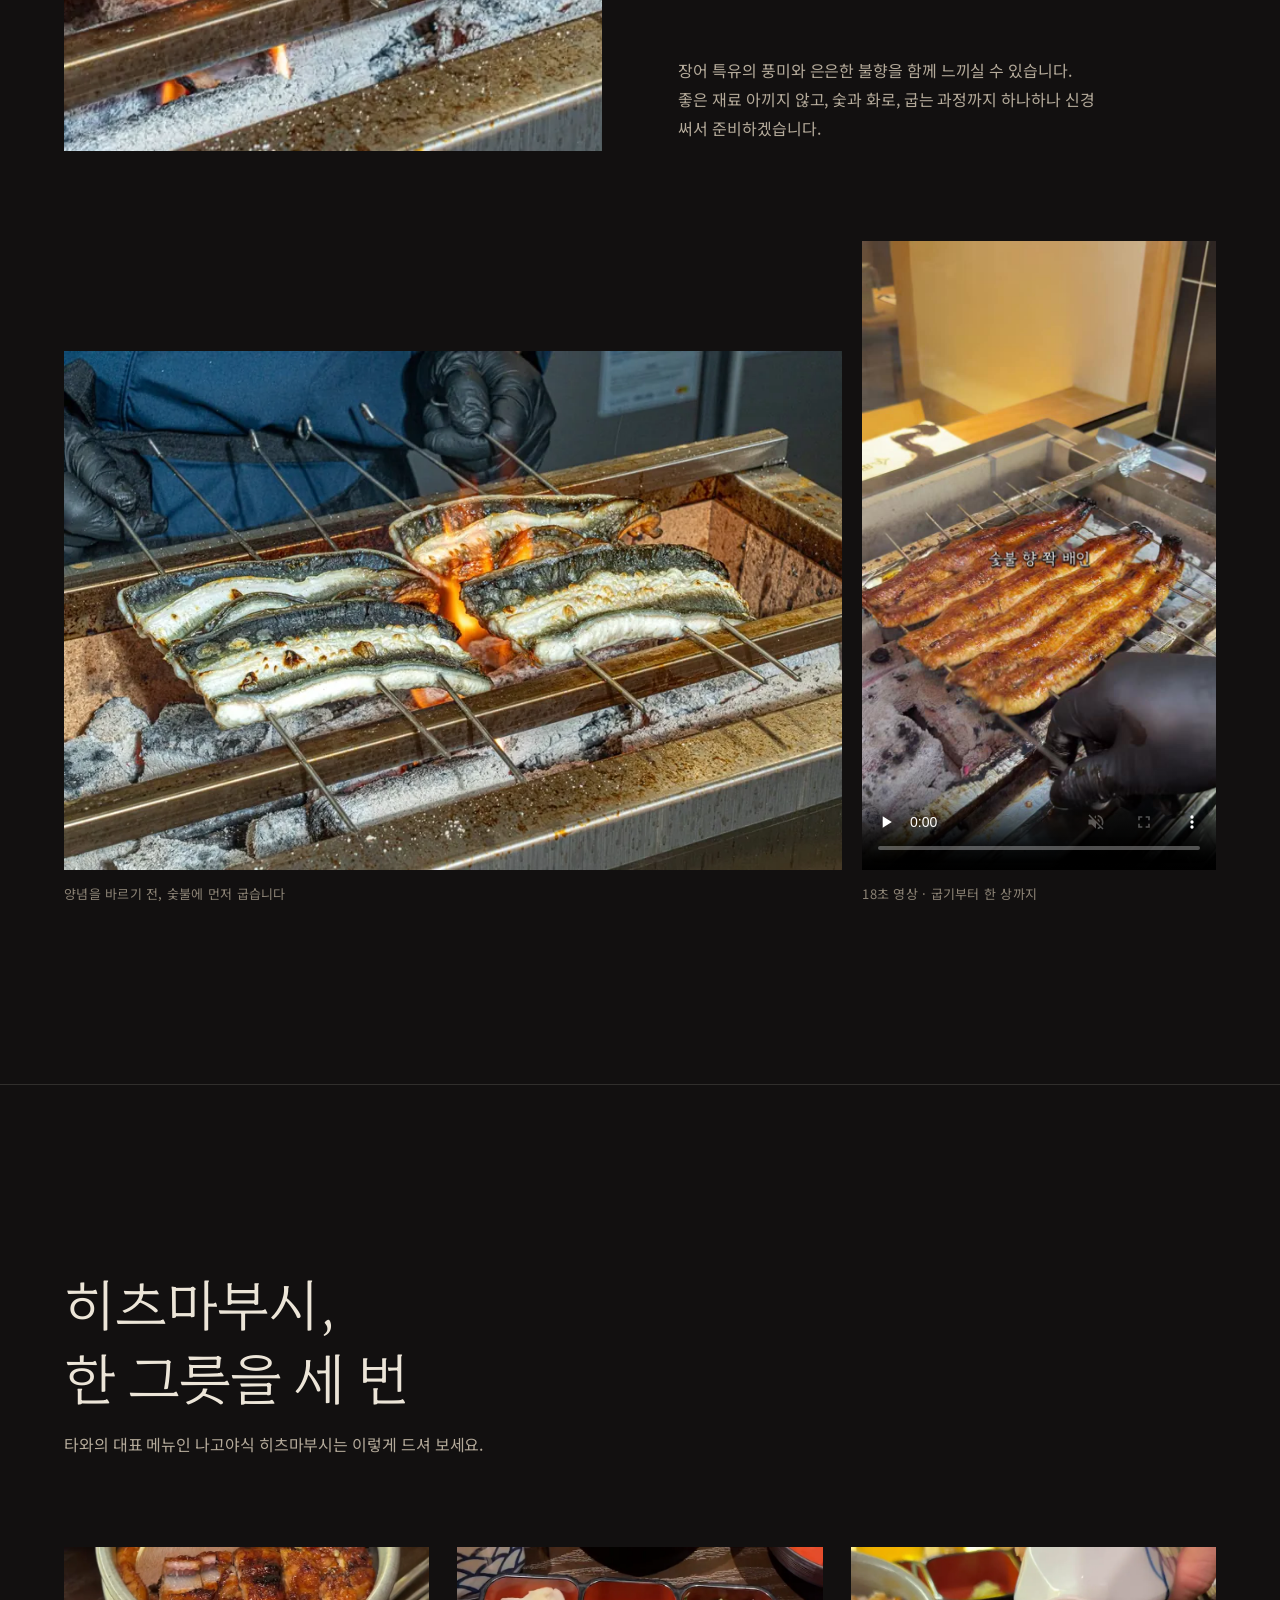
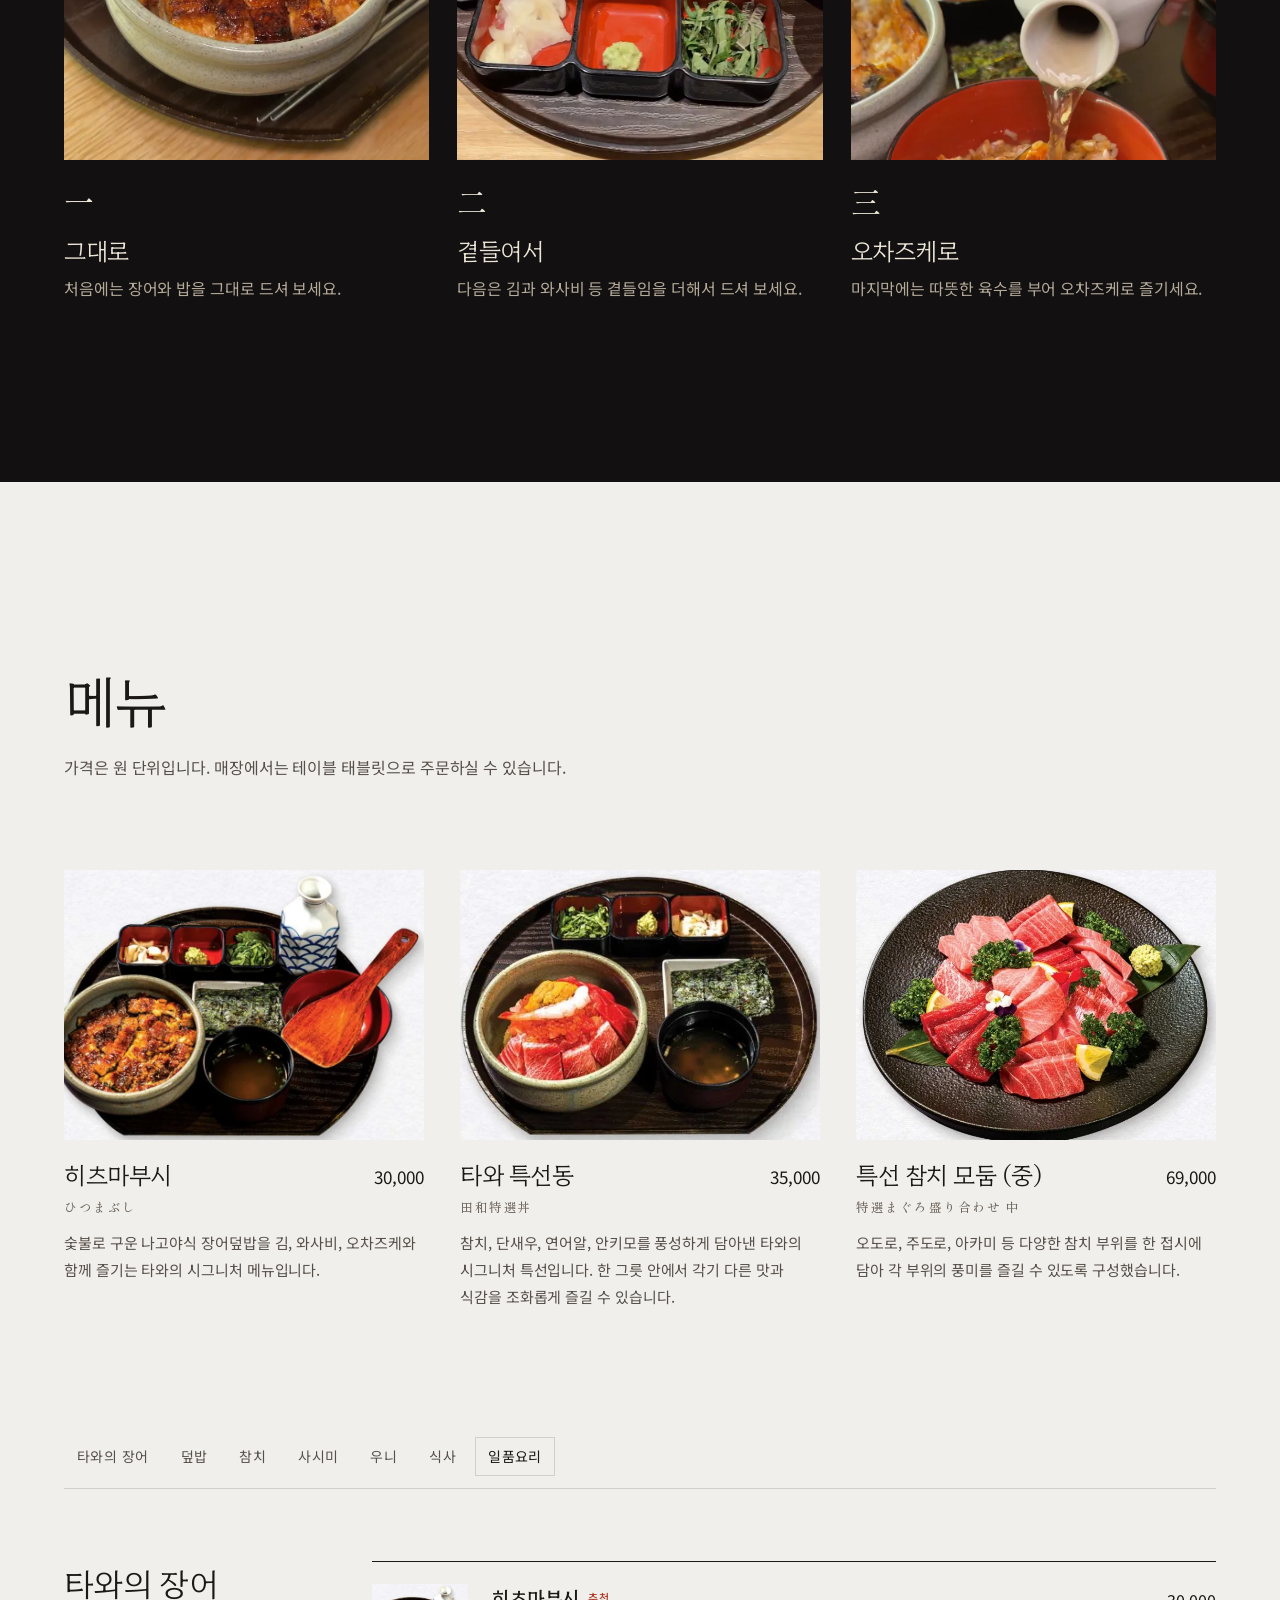
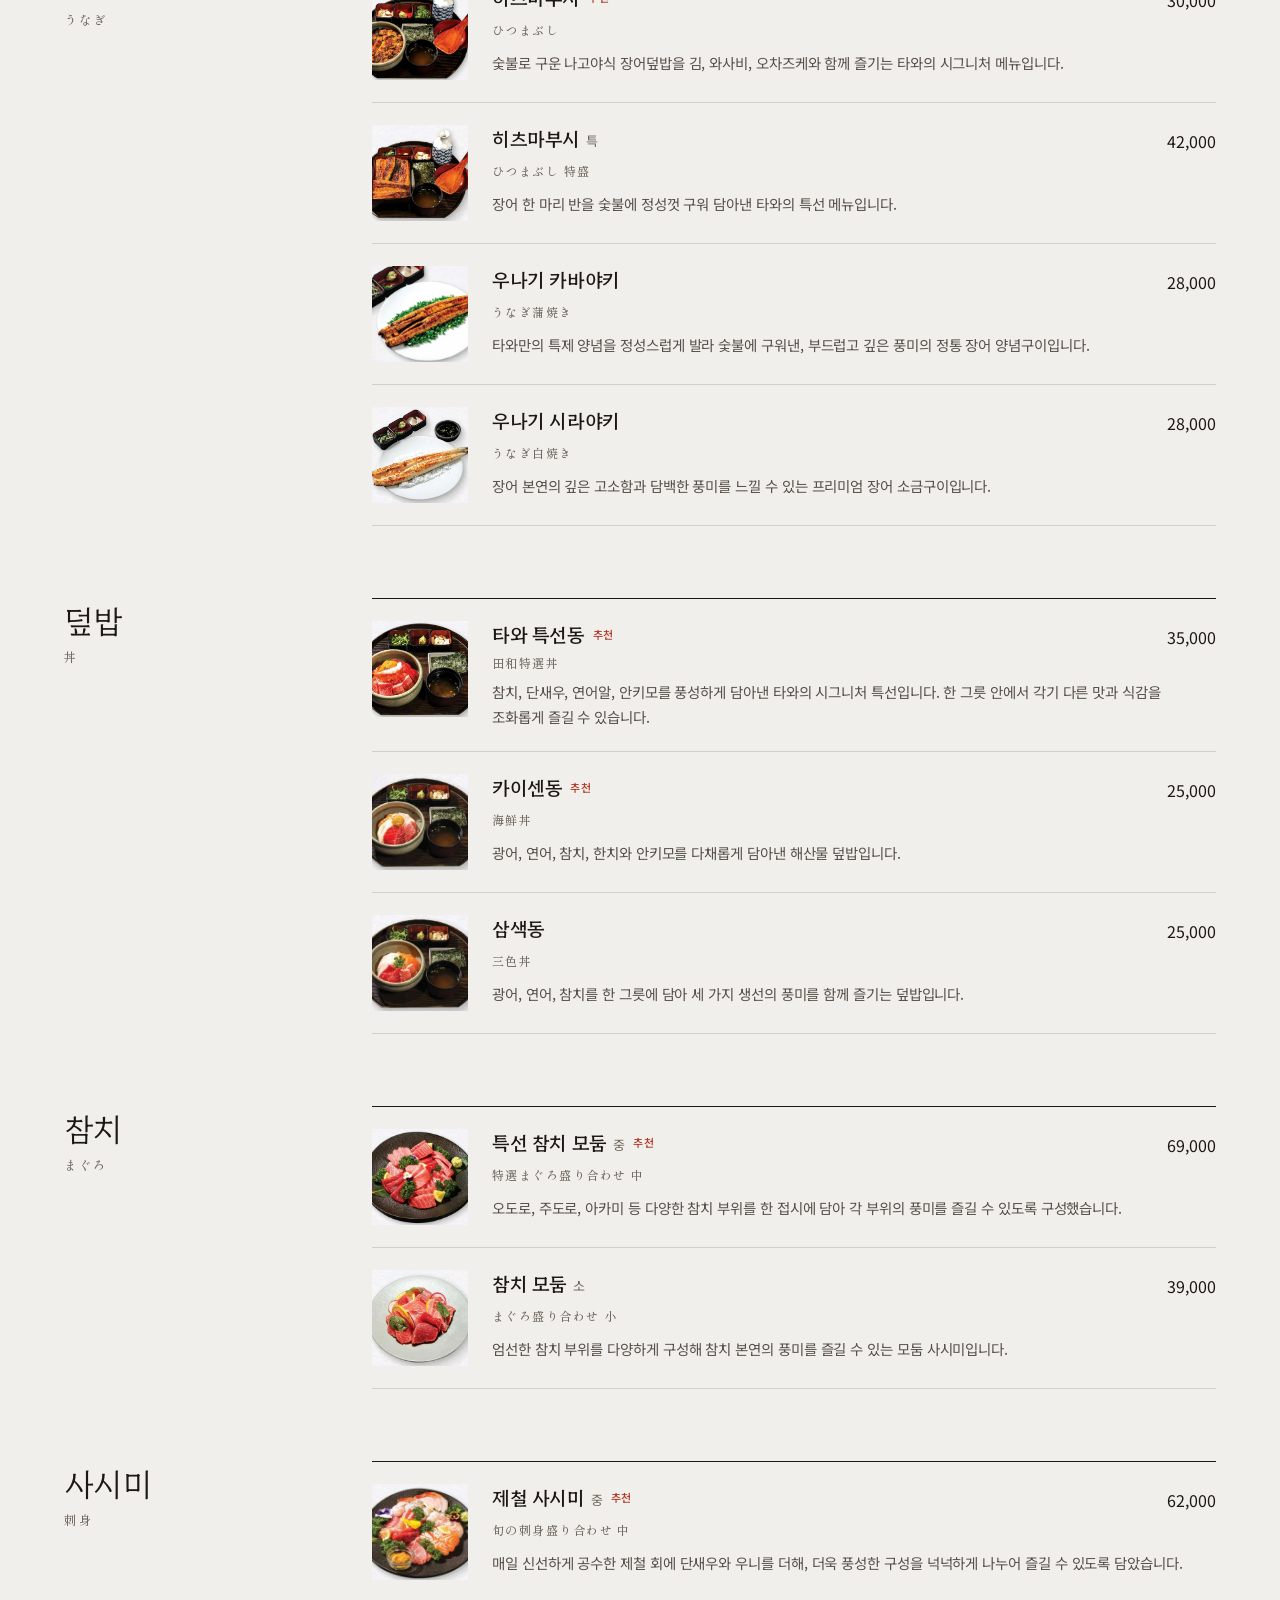
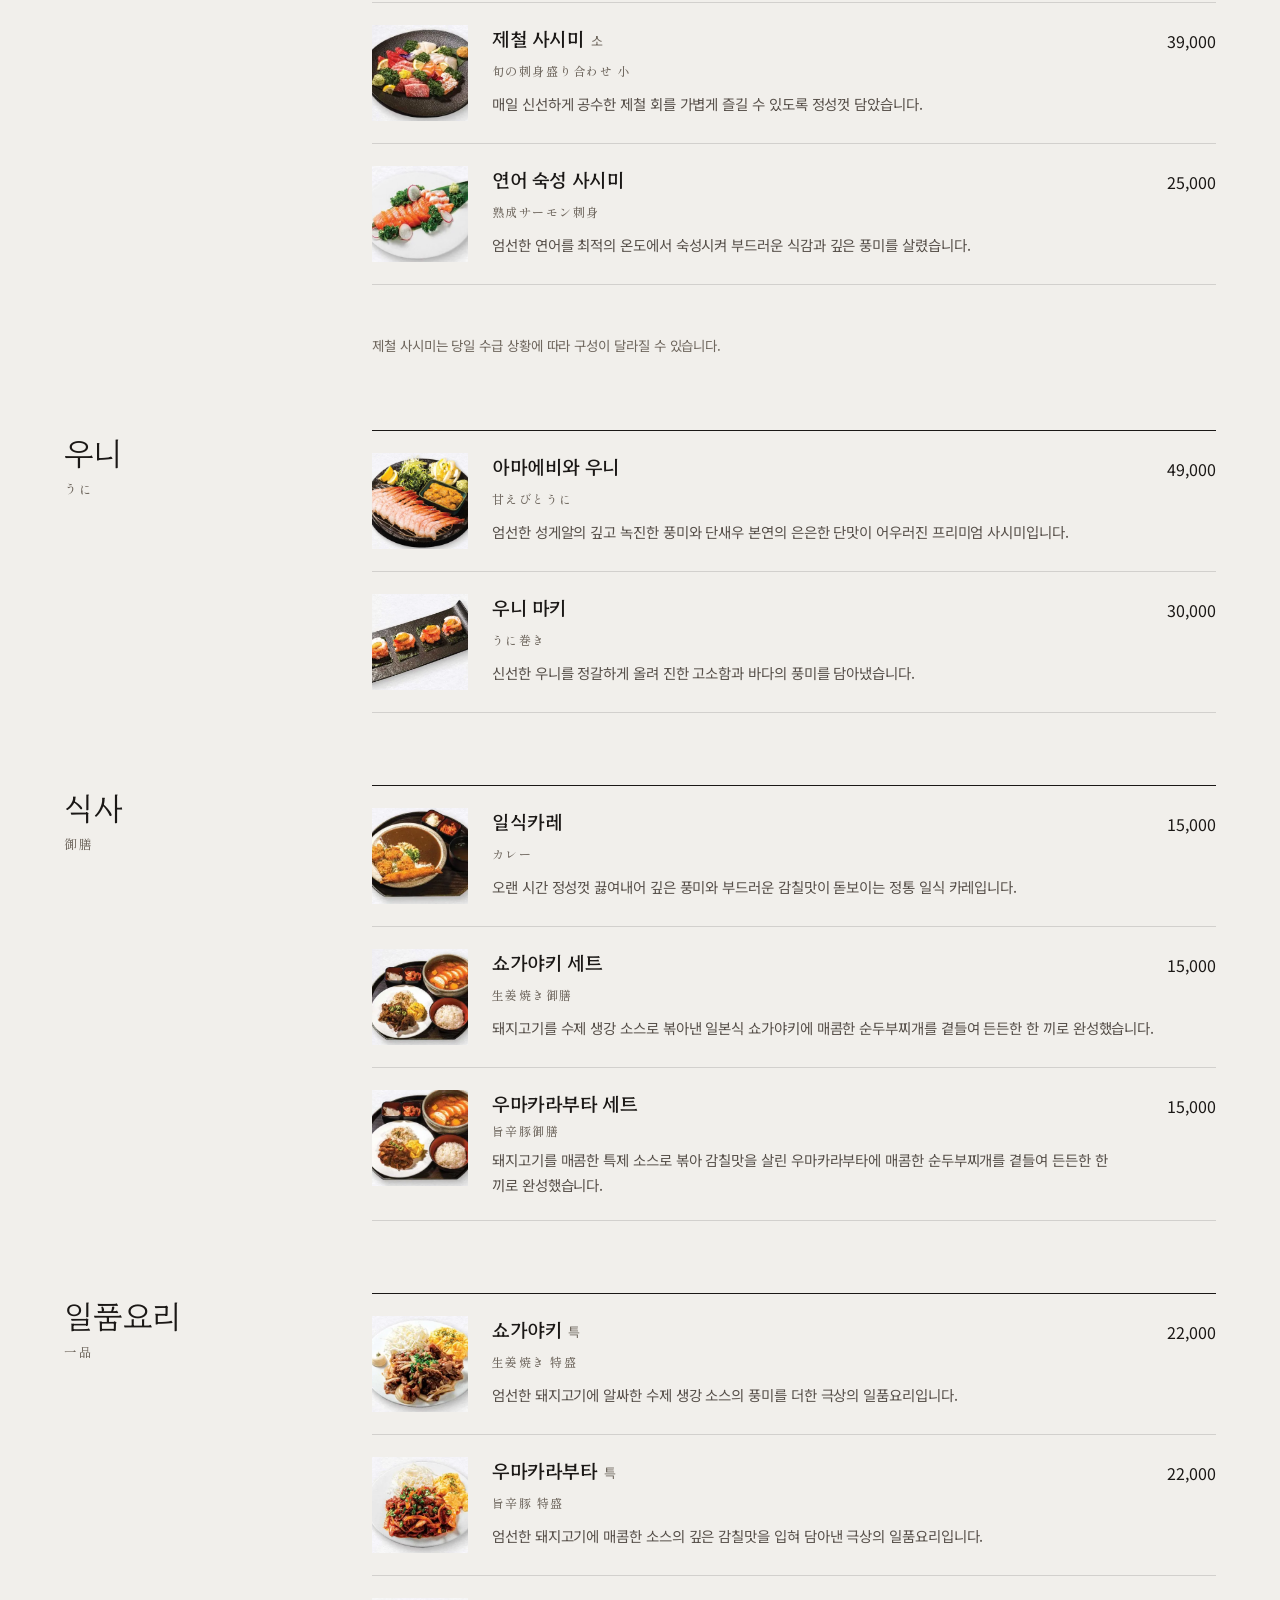
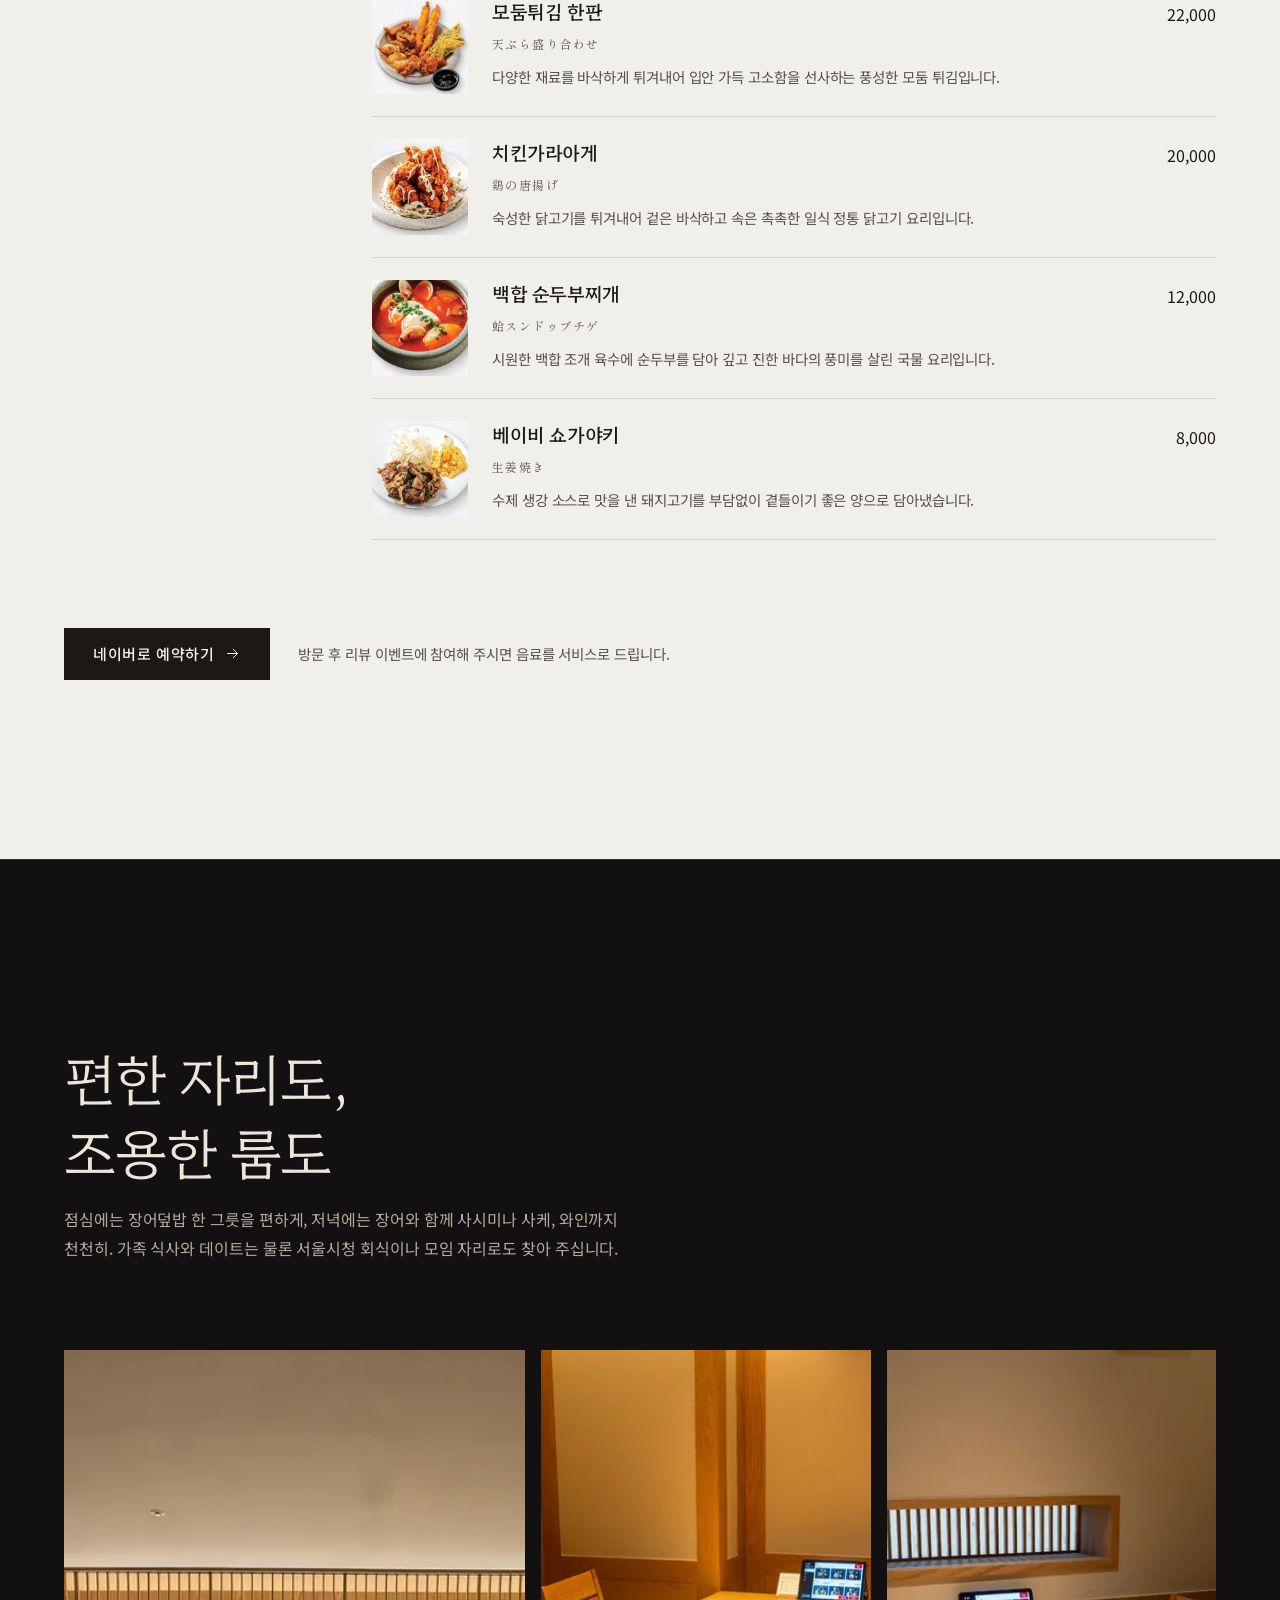
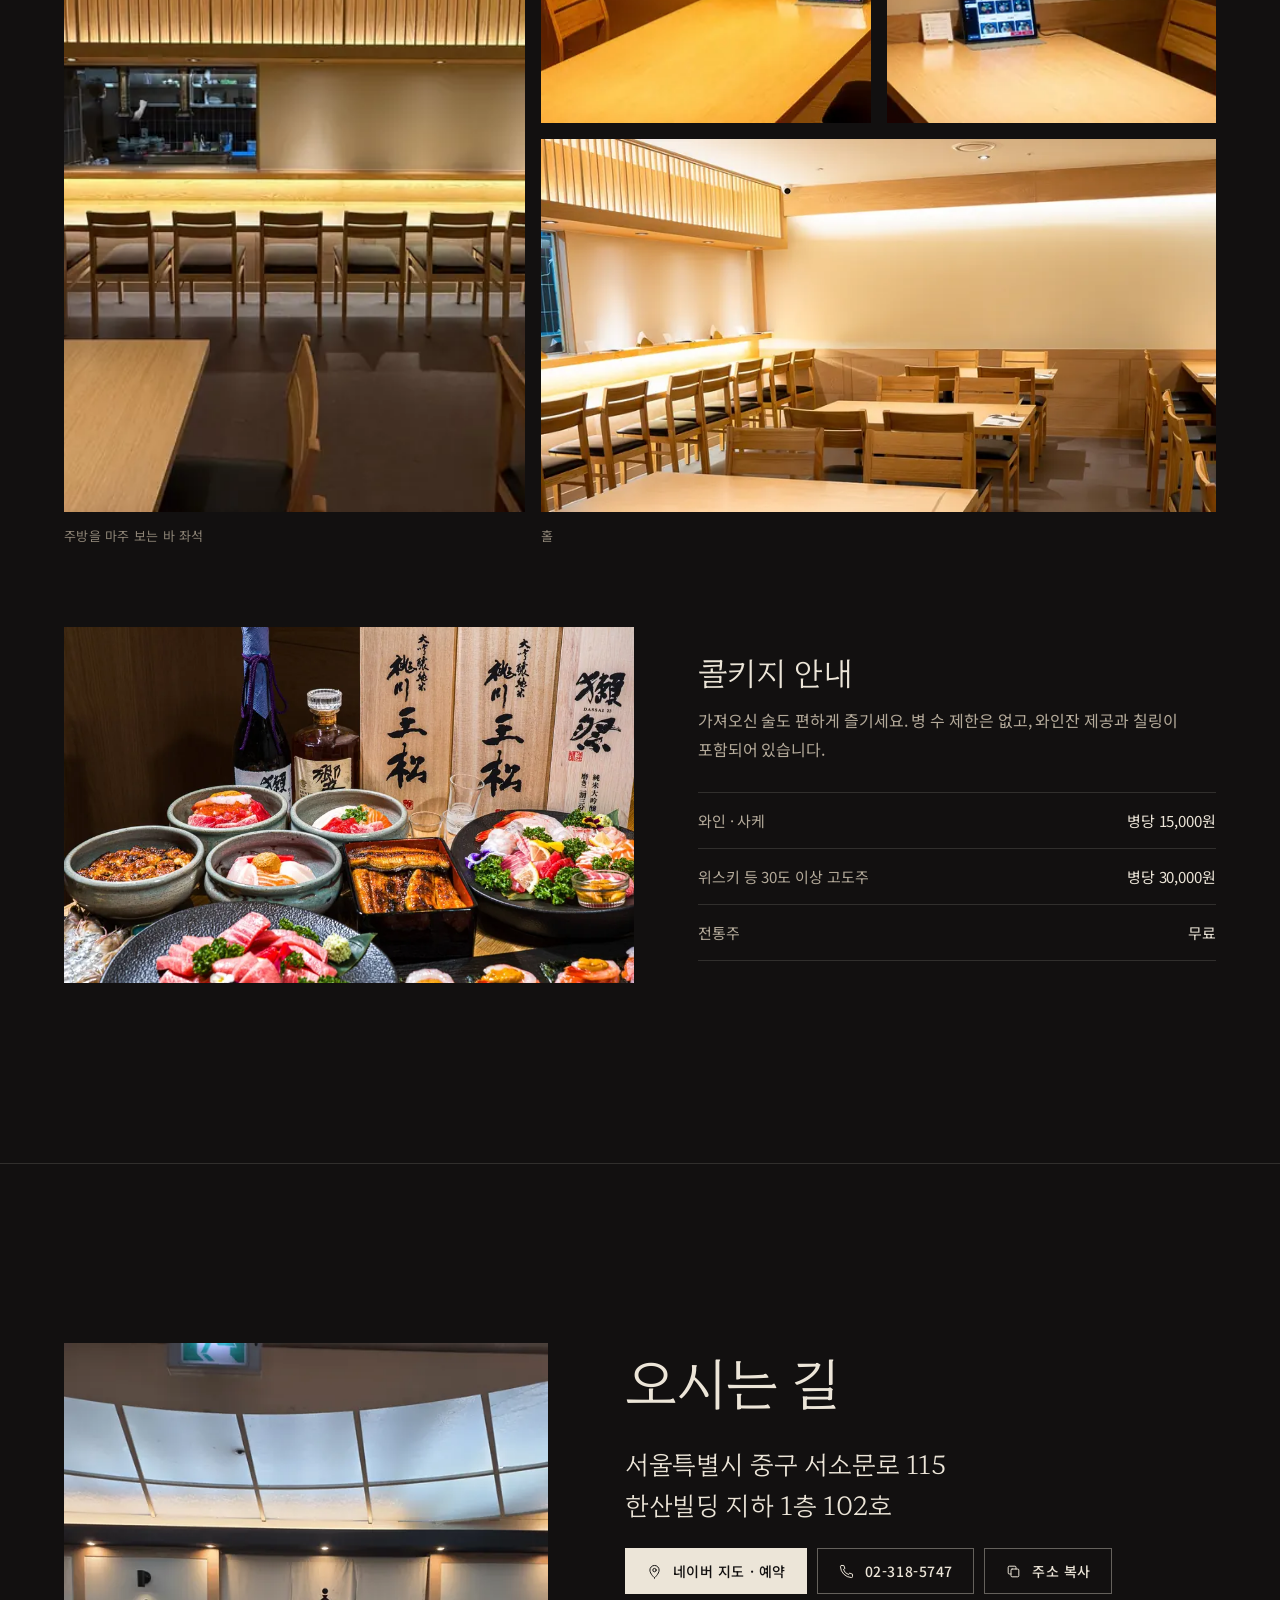
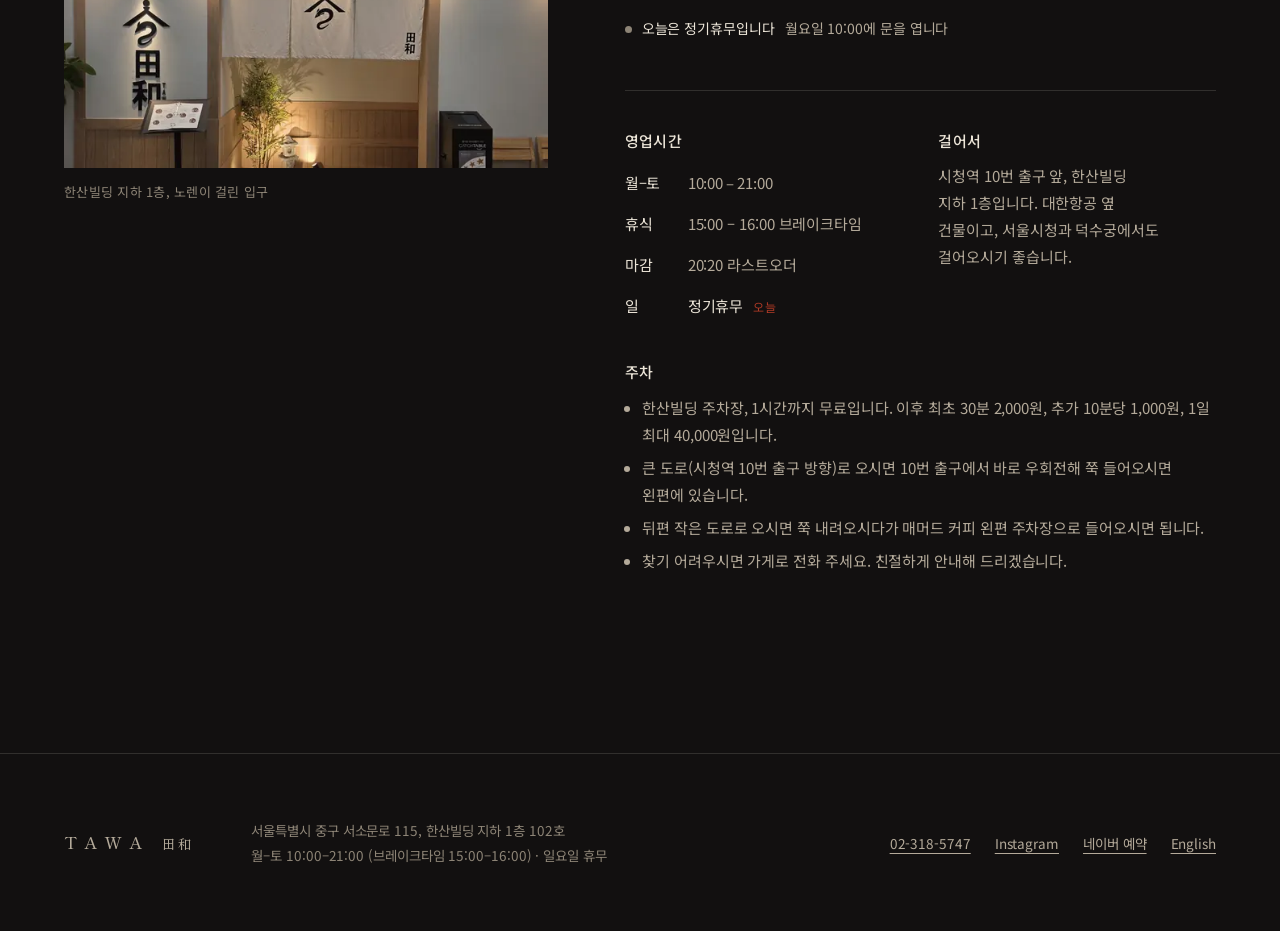
==== commit 5705a919: "영어 페이지 추가, 식당 구조화 데이터(메뉴·가격) 확장, hreflang·사이트맵 갱신 Co-Authored-By: Claude Opus 5.5 <noreply@anthropic" ====
--- a/index.html
+++ b/index.html
@@ -3,17 +3,23 @@
 <head>
 <meta charset="utf-8">
 <meta name="viewport" content="width=device-width, initial-scale=1, viewport-fit=cover">
+<meta name="naver-site-verification" content="a6d0b7933f824128058b54ec5625c252f648e00b" />
+<meta name="google-site-verification" content="695FkHWYYNH0WXw2JRvkQnFMp97OvvXSUnPh_l3yD28" />
 <title>타와 田和 · 시청역 숯불 장어덮밥 · 나고야식 히츠마부시</title>
 <meta name="description" content="시청역 10번 출구 앞, 주문이 들어오면 숯불에 직접 굽는 장어덮밥과 나고야식 히츠마부시 전문점 타와입니다. 메뉴, 영업시간, 주차, 오시는 길을 안내합니다.">
 <meta name="theme-color" content="#121010">
-<meta property="og:type" content="restaurant">
+<meta property="og:type" content="website">
 <meta property="og:title" content="타와 田和 · 시청역 숯불 장어덮밥">
 <meta property="og:description" content="주문이 들어오면 숯불에 직접 굽는 장어덮밥과 나고야식 히츠마부시. 서울 중구 서소문로 115 한산빌딩 지하 1층.">
 <meta property="og:image" content="https://tawa-official.github.io/assets/img/og.jpg">
 <meta property="og:url" content="https://tawa-official.github.io/">
 <meta property="og:site_name" content="타와 田和">
 <link rel="canonical" href="https://tawa-official.github.io/">
+<link rel="alternate" hreflang="ko" href="https://tawa-official.github.io/">
+<link rel="alternate" hreflang="en" href="https://tawa-official.github.io/en/">
+<link rel="alternate" hreflang="x-default" href="https://tawa-official.github.io/">
 <meta property="og:locale" content="ko_KR">
+<meta property="og:locale:alternate" content="en_US">
 <link rel="icon" href="assets/img/favicon.svg" type="image/svg+xml">
 <link rel="preload" as="image" href="assets/img/spread-2-1100.webp" media="(max-width: 759px)">
 <link rel="preload" as="image" href="assets/img/spread-3-1500.webp" media="(min-width: 760px)">
@@ -22,8 +28,31 @@
 {
   "@context": "https://schema.org",
   "@type": "Restaurant",
+  "@id": "https://tawa-official.github.io/#restaurant",
   "name": "타와 田和 (TAWA)",
-  "servesCuisine": ["장어덮밥", "히츠마부시", "일식"],
+  "alternateName": [
+    "타와",
+    "TAWA",
+    "田和",
+    "Tawa"
+  ],
+  "description": "시청역 10번 출구 앞, 주문이 들어오면 일본 장인이 만든 숯화로에서 직접 굽는 장어덮밥과 나고야식 히츠마부시 전문점. 사시미, 참치, 우니와 사케, 와인을 함께 즐길 수 있고 프라이빗 룸이 있습니다.",
+  "url": "https://tawa-official.github.io/",
+  "image": [
+    "https://tawa-official.github.io/assets/img/og.jpg",
+    "https://tawa-official.github.io/assets/img/grill-2-1600.webp",
+    "https://tawa-official.github.io/assets/img/interior-3-1600.webp"
+  ],
+  "servesCuisine": [
+    "장어덮밥",
+    "히츠마부시",
+    "장어구이",
+    "일식",
+    "사시미",
+    "카이센동"
+  ],
+  "priceRange": "₩8,000–₩69,000",
+  "currenciesAccepted": "KRW",
   "telephone": "+82-2-318-5747",
   "address": {
     "@type": "PostalAddress",
@@ -33,12 +62,339 @@
     "addressCountry": "KR"
   },
   "openingHoursSpecification": [
-    { "@type": "OpeningHoursSpecification", "dayOfWeek": ["Monday","Tuesday","Wednesday","Thursday","Friday","Saturday"], "opens": "10:00", "closes": "15:00" },
-    { "@type": "OpeningHoursSpecification", "dayOfWeek": ["Monday","Tuesday","Wednesday","Thursday","Friday","Saturday"], "opens": "16:00", "closes": "21:00" }
+    {
+      "@type": "OpeningHoursSpecification",
+      "dayOfWeek": [
+        "Monday",
+        "Tuesday",
+        "Wednesday",
+        "Thursday",
+        "Friday",
+        "Saturday"
+      ],
+      "opens": "10:00",
+      "closes": "15:00"
+    },
+    {
+      "@type": "OpeningHoursSpecification",
+      "dayOfWeek": [
+        "Monday",
+        "Tuesday",
+        "Wednesday",
+        "Thursday",
+        "Friday",
+        "Saturday"
+      ],
+      "opens": "16:00",
+      "closes": "21:00"
+    }
   ],
-  "acceptsReservations": "https://naver.me/GxrowFG4",
-  "sameAs": ["https://www.instagram.com/tawa__official"]
+  "acceptsReservations": true,
+  "potentialAction": {
+    "@type": "ReserveAction",
+    "target": "https://naver.me/GxrowFG4"
+  },
+  "amenityFeature": [
+    {
+      "@type": "LocationFeatureSpecification",
+      "name": "프라이빗 룸",
+      "value": true
+    },
+    {
+      "@type": "LocationFeatureSpecification",
+      "name": "주차 (1시간 무료)",
+      "value": true
+    },
+    {
+      "@type": "LocationFeatureSpecification",
+      "name": "콜키지 가능",
+      "value": true
+    }
+  ],
+  "hasMenu": {
+    "@type": "Menu",
+    "name": "메뉴",
+    "hasMenuSection": [
+      {
+        "@type": "MenuSection",
+        "name": "타와의 장어",
+        "hasMenuItem": [
+          {
+            "@type": "MenuItem",
+            "name": "히츠마부시",
+            "description": "숯불로 구운 나고야식 장어덮밥을 김, 와사비, 오차즈케와 함께 즐기는 타와의 시그니처 메뉴",
+            "offers": {
+              "@type": "Offer",
+              "price": "30000",
+              "priceCurrency": "KRW"
+            }
+          },
+          {
+            "@type": "MenuItem",
+            "name": "히츠마부시 (특)",
+            "description": "장어 한 마리 반을 숯불에 구워 담아낸 특선 메뉴",
+            "offers": {
+              "@type": "Offer",
+              "price": "42000",
+              "priceCurrency": "KRW"
+            }
+          },
+          {
+            "@type": "MenuItem",
+            "name": "우나기 카바야키",
+            "description": "특제 양념을 발라 숯불에 구워낸 정통 장어 양념구이",
+            "offers": {
+              "@type": "Offer",
+              "price": "28000",
+              "priceCurrency": "KRW"
+            }
+          },
+          {
+            "@type": "MenuItem",
+            "name": "우나기 시라야키",
+            "description": "장어 본연의 고소함과 담백함을 느끼는 장어 소금구이",
+            "offers": {
+              "@type": "Offer",
+              "price": "28000",
+              "priceCurrency": "KRW"
+            }
+          }
+        ]
+      },
+      {
+        "@type": "MenuSection",
+        "name": "덮밥",
+        "hasMenuItem": [
+          {
+            "@type": "MenuItem",
+            "name": "타와 특선동",
+            "description": "참치, 단새우, 연어알, 안키모",
+            "offers": {
+              "@type": "Offer",
+              "price": "35000",
+              "priceCurrency": "KRW"
+            }
+          },
+          {
+            "@type": "MenuItem",
+            "name": "카이센동",
+            "description": "광어, 연어, 참치, 한치, 안키모",
+            "offers": {
+              "@type": "Offer",
+              "price": "25000",
+              "priceCurrency": "KRW"
+            }
+          },
+          {
+            "@type": "MenuItem",
+            "name": "삼색동",
+            "description": "광어, 연어, 참치",
+            "offers": {
+              "@type": "Offer",
+              "price": "25000",
+              "priceCurrency": "KRW"
+            }
+          }
+        ]
+      },
+      {
+        "@type": "MenuSection",
+        "name": "참치",
+        "hasMenuItem": [
+          {
+            "@type": "MenuItem",
+            "name": "특선 참치 모둠 (중)",
+            "description": "오도로, 주도로, 아카미 등 다양한 참치 부위",
+            "offers": {
+              "@type": "Offer",
+              "price": "69000",
+              "priceCurrency": "KRW"
+            }
+          },
+          {
+            "@type": "MenuItem",
+            "name": "참치 모둠 (소)",
+            "description": "엄선한 참치 부위 모둠",
+            "offers": {
+              "@type": "Offer",
+              "price": "39000",
+              "priceCurrency": "KRW"
+            }
+          }
+        ]
+      },
+      {
+        "@type": "MenuSection",
+        "name": "사시미",
+        "hasMenuItem": [
+          {
+            "@type": "MenuItem",
+            "name": "제철 사시미 (중)",
+            "description": "제철 회에 단새우와 우니를 더한 구성",
+            "offers": {
+              "@type": "Offer",
+              "price": "62000",
+              "priceCurrency": "KRW"
+            }
+          },
+          {
+            "@type": "MenuItem",
+            "name": "제철 사시미 (소)",
+            "description": "제철 회",
+            "offers": {
+              "@type": "Offer",
+              "price": "39000",
+              "priceCurrency": "KRW"
+            }
+          },
+          {
+            "@type": "MenuItem",
+            "name": "연어 숙성 사시미",
+            "description": "숙성 연어 사시미",
+            "offers": {
+              "@type": "Offer",
+              "price": "25000",
+              "priceCurrency": "KRW"
+            }
+          }
+        ]
+      },
+      {
+        "@type": "MenuSection",
+        "name": "우니",
+        "hasMenuItem": [
+          {
+            "@type": "MenuItem",
+            "name": "아마에비와 우니",
+            "description": "성게알과 단새우",
+            "offers": {
+              "@type": "Offer",
+              "price": "49000",
+              "priceCurrency": "KRW"
+            }
+          },
+          {
+            "@type": "MenuItem",
+            "name": "우니 마키",
+            "description": "우니를 올린 마키",
+            "offers": {
+              "@type": "Offer",
+              "price": "30000",
+              "priceCurrency": "KRW"
+            }
+          }
+        ]
+      },
+      {
+        "@type": "MenuSection",
+        "name": "식사",
+        "hasMenuItem": [
+          {
+            "@type": "MenuItem",
+            "name": "일식카레",
+            "description": "정통 일식 카레",
+            "offers": {
+              "@type": "Offer",
+              "price": "15000",
+              "priceCurrency": "KRW"
+            }
+          },
+          {
+            "@type": "MenuItem",
+            "name": "쇼가야키 세트",
+            "description": "생강 소스 돼지고기와 순두부찌개",
+            "offers": {
+              "@type": "Offer",
+              "price": "15000",
+              "priceCurrency": "KRW"
+            }
+          },
+          {
+            "@type": "MenuItem",
+            "name": "우마카라부타 세트",
+            "description": "매콤한 돼지고기와 순두부찌개",
+            "offers": {
+              "@type": "Offer",
+              "price": "15000",
+              "priceCurrency": "KRW"
+            }
+          }
+        ]
+      },
+      {
+        "@type": "MenuSection",
+        "name": "일품요리",
+        "hasMenuItem": [
+          {
+            "@type": "MenuItem",
+            "name": "쇼가야키 (특)",
+            "description": "수제 생강 소스 돼지고기",
+            "offers": {
+              "@type": "Offer",
+              "price": "22000",
+              "priceCurrency": "KRW"
+            }
+          },
+          {
+            "@type": "MenuItem",
+            "name": "우마카라부타 (특)",
+            "description": "매콤한 소스의 돼지고기",
+            "offers": {
+              "@type": "Offer",
+              "price": "22000",
+              "priceCurrency": "KRW"
+            }
+          },
+          {
+            "@type": "MenuItem",
+            "name": "모둠튀김 한판",
+            "description": "모둠 튀김",
+            "offers": {
+              "@type": "Offer",
+              "price": "22000",
+              "priceCurrency": "KRW"
+            }
+          },
+          {
+            "@type": "MenuItem",
+            "name": "치킨가라아게",
+            "description": "일식 닭튀김",
+            "offers": {
+              "@type": "Offer",
+              "price": "20000",
+              "priceCurrency": "KRW"
+            }
+          },
+          {
+            "@type": "MenuItem",
+            "name": "백합 순두부찌개",
+            "description": "백합 조개 육수 순두부찌개",
+            "offers": {
+              "@type": "Offer",
+              "price": "12000",
+              "priceCurrency": "KRW"
+            }
+          },
+          {
+            "@type": "MenuItem",
+            "name": "베이비 쇼가야키",
+            "description": "작은 양의 쇼가야키",
+            "offers": {
+              "@type": "Offer",
+              "price": "8000",
+              "priceCurrency": "KRW"
+            }
+          }
+        ]
+      }
+    ]
+  },
+  "sameAs": [
+    "https://www.instagram.com/tawa__official",
+    "https://naver.me/GxrowFG4"
+  ]
 }
+
 </script>
 </head>
 <body>
@@ -56,6 +412,7 @@
     <nav class="nav" aria-label="주요 메뉴">
       <a href="#story">이야기</a><a href="#menu">메뉴</a><a href="#space">공간</a><a href="#visit">오시는 길</a>
     </nav>
+    <a class="head-lang" href="en/" hreflang="en" lang="en" aria-label="English">EN</a>
     <a class="head-book" href="https://naver.me/GxrowFG4" target="_blank" rel="noopener">예약</a>
   </div>
 </header>
@@ -464,6 +821,7 @@
       <a href="tel:02-318-5747">02-318-5747</a>
       <a href="https://www.instagram.com/tawa__official" target="_blank" rel="noopener">Instagram</a>
       <a href="https://naver.me/GxrowFG4" target="_blank" rel="noopener">네이버 예약</a>
+      <a href="en/" hreflang="en" lang="en">English</a>
     </div>
   </div>
 </footer>
--- a/assets/css/style.css
+++ b/assets/css/style.css
@@ -78,6 +78,8 @@
 .nav a:hover { opacity: 1; }
 .head-book { font-size: 14px; letter-spacing: .04em; text-decoration: none; padding: 8px 16px; border: 1px solid rgba(236,229,216,.4); transition: background-color .3s var(--ease), color .3s var(--ease); }
 .head-book:hover { background: var(--text); color: var(--lacquer); }
+.head-lang { font-size: 13px; letter-spacing: .12em; text-decoration: none; opacity: .72; padding: 8px 2px; transition: opacity .25s var(--ease); }
+.head-lang:hover { opacity: 1; }
 @media (min-width: 900px) { .nav { display: flex; } }
 
 /* ───── buttons ───── */
@@ -232,6 +234,7 @@
 .visit-photo { margin: 0; }
 .visit-photo img { width: 100%; }
 .addr { margin-top: 26px; font-family: var(--f-serif); font-weight: 300; font-size: clamp(20px, 2vw, 26px); line-height: 1.6; }
+.addr-ko { margin-top: 8px; font-size: 14px; color: var(--text-2); }
 .addr-actions { display: flex; flex-wrap: wrap; gap: 10px; margin-top: 24px; }
 .addr-actions .btn { min-height: 46px; padding: 0 20px; font-size: 14px; }
 .visit .status { margin-top: 22px; }
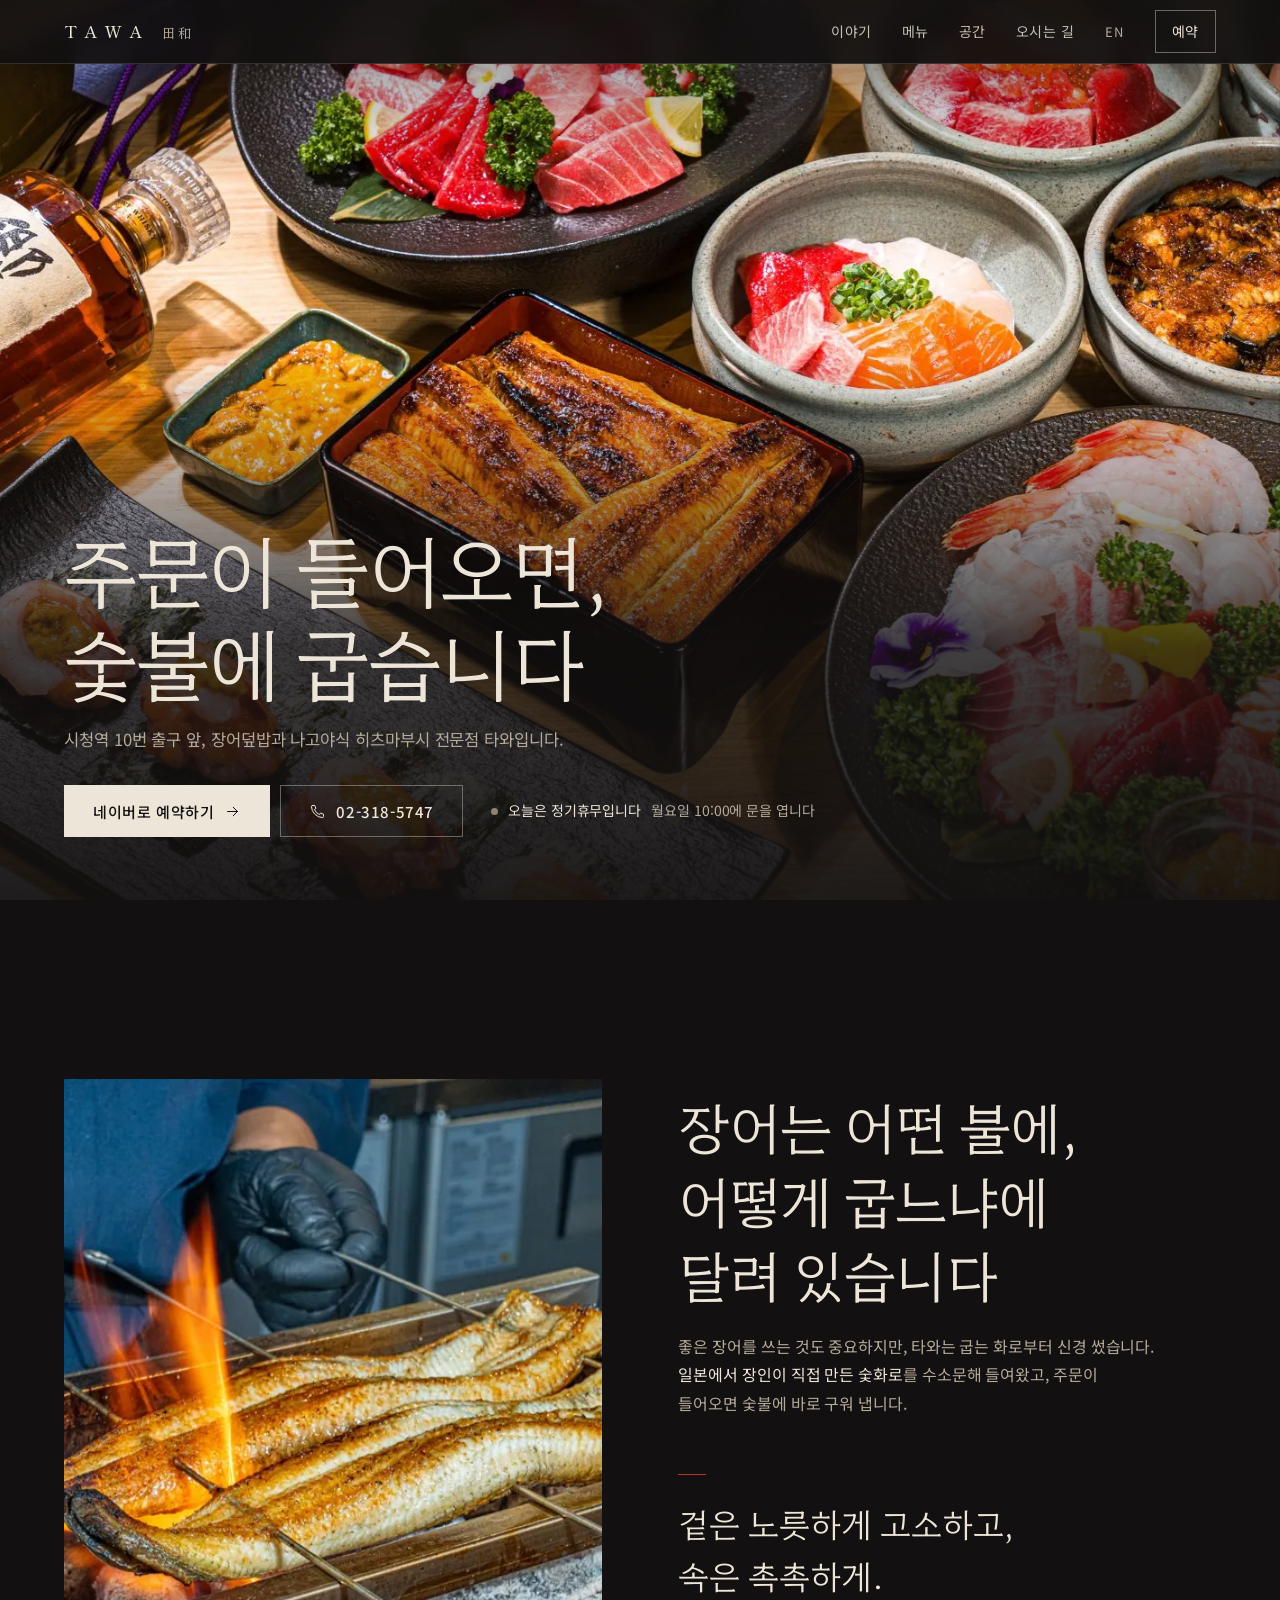
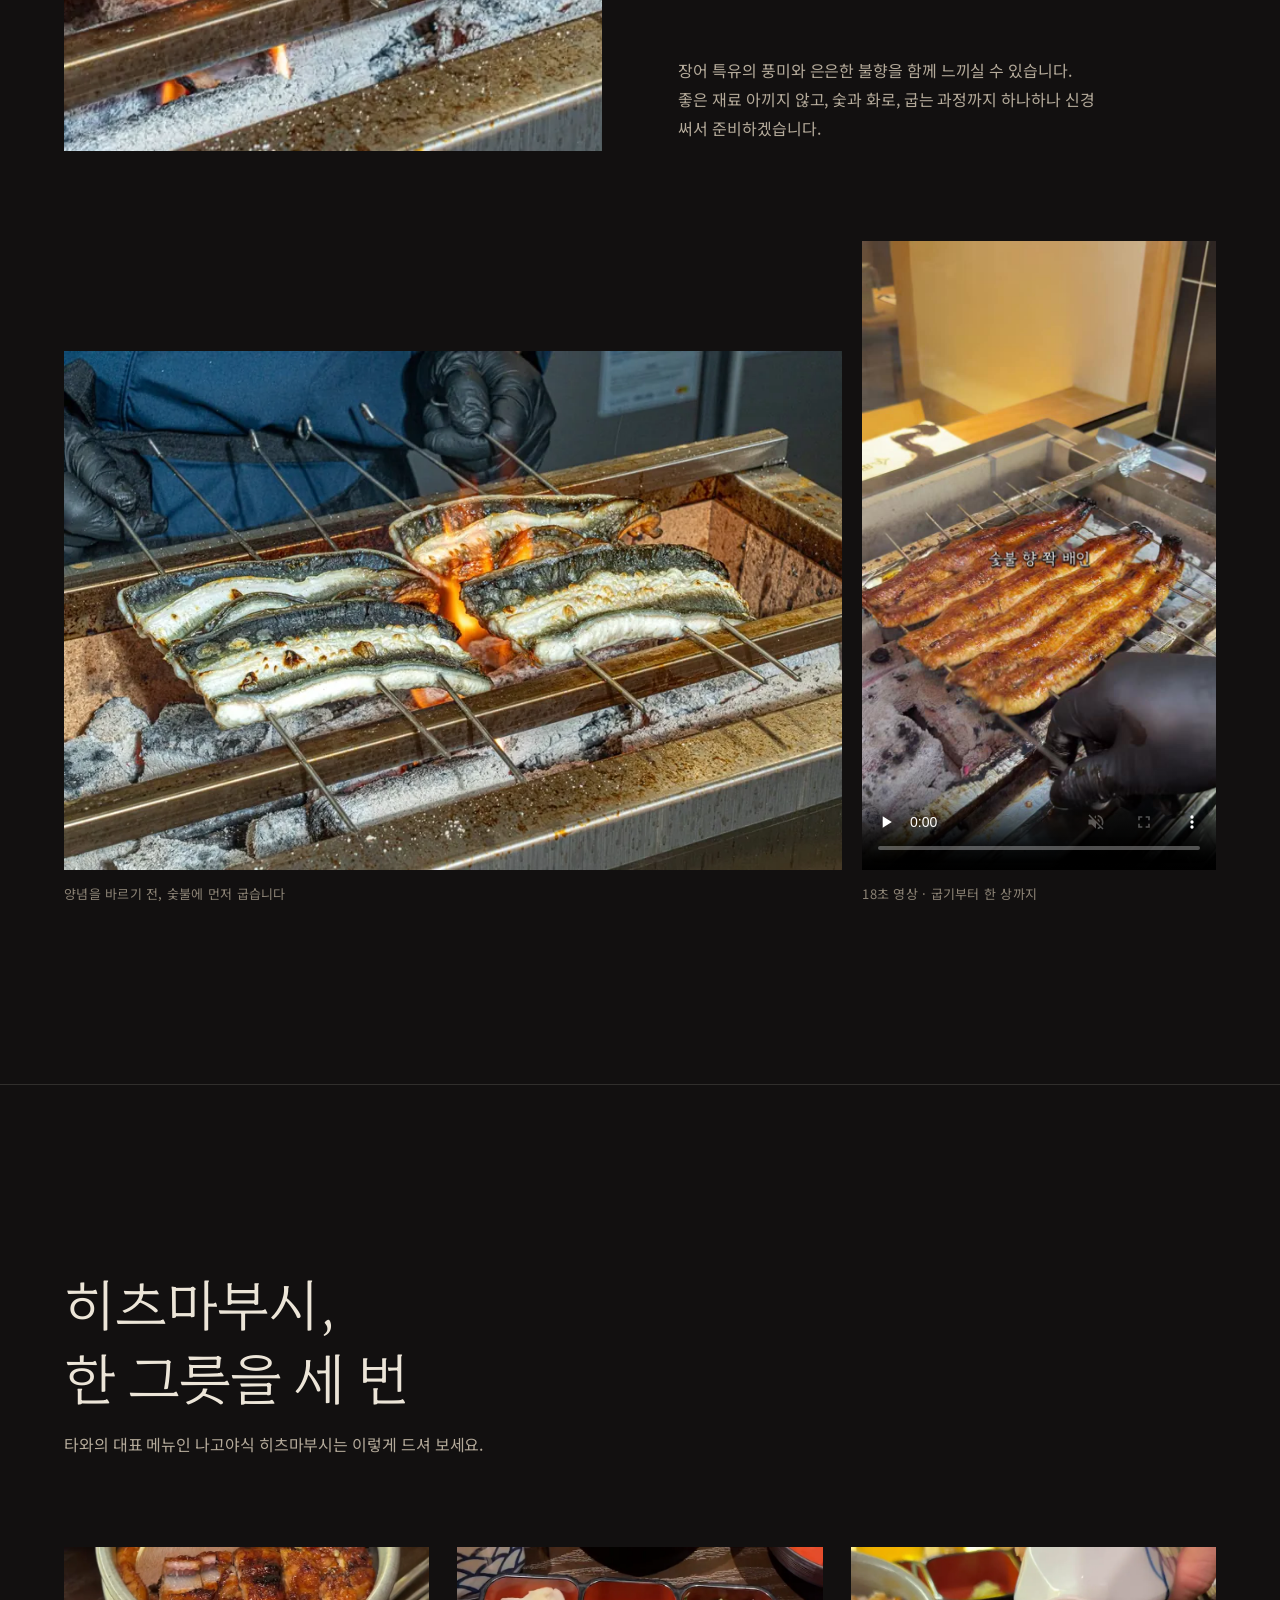
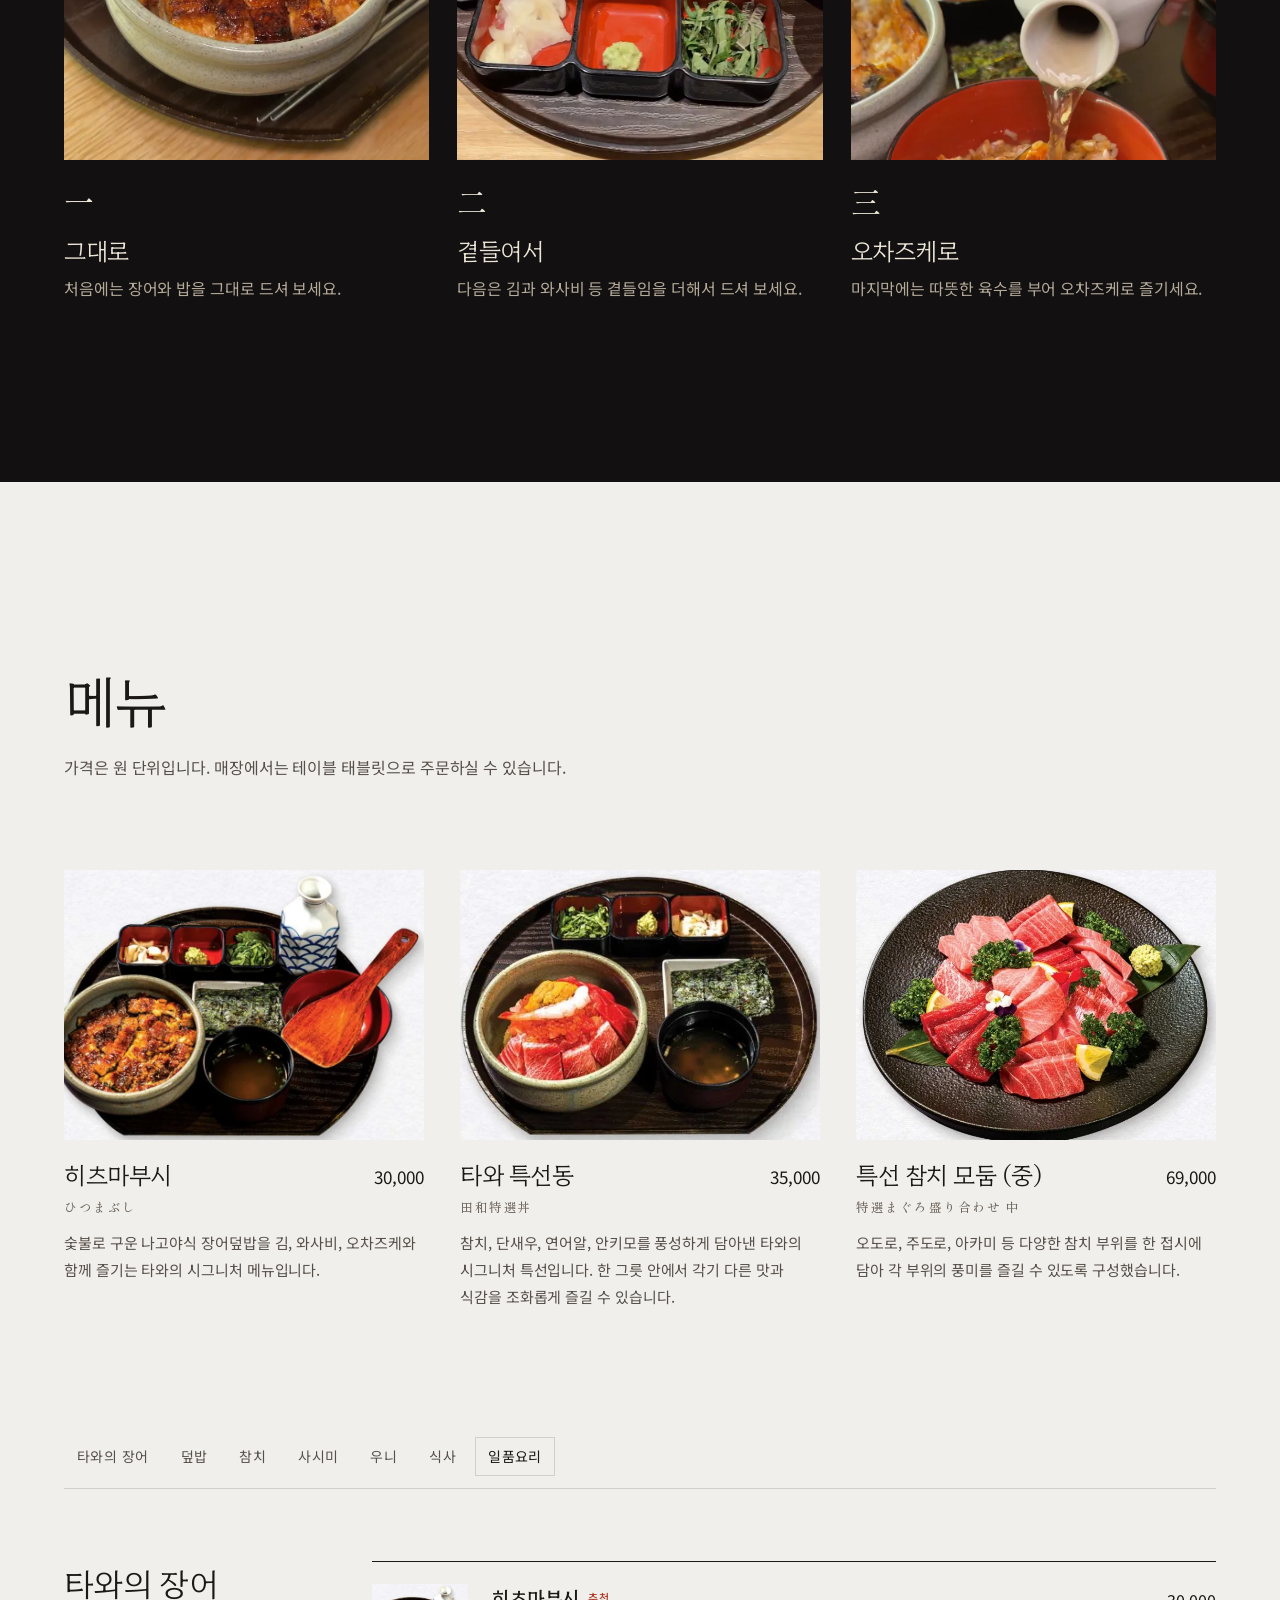
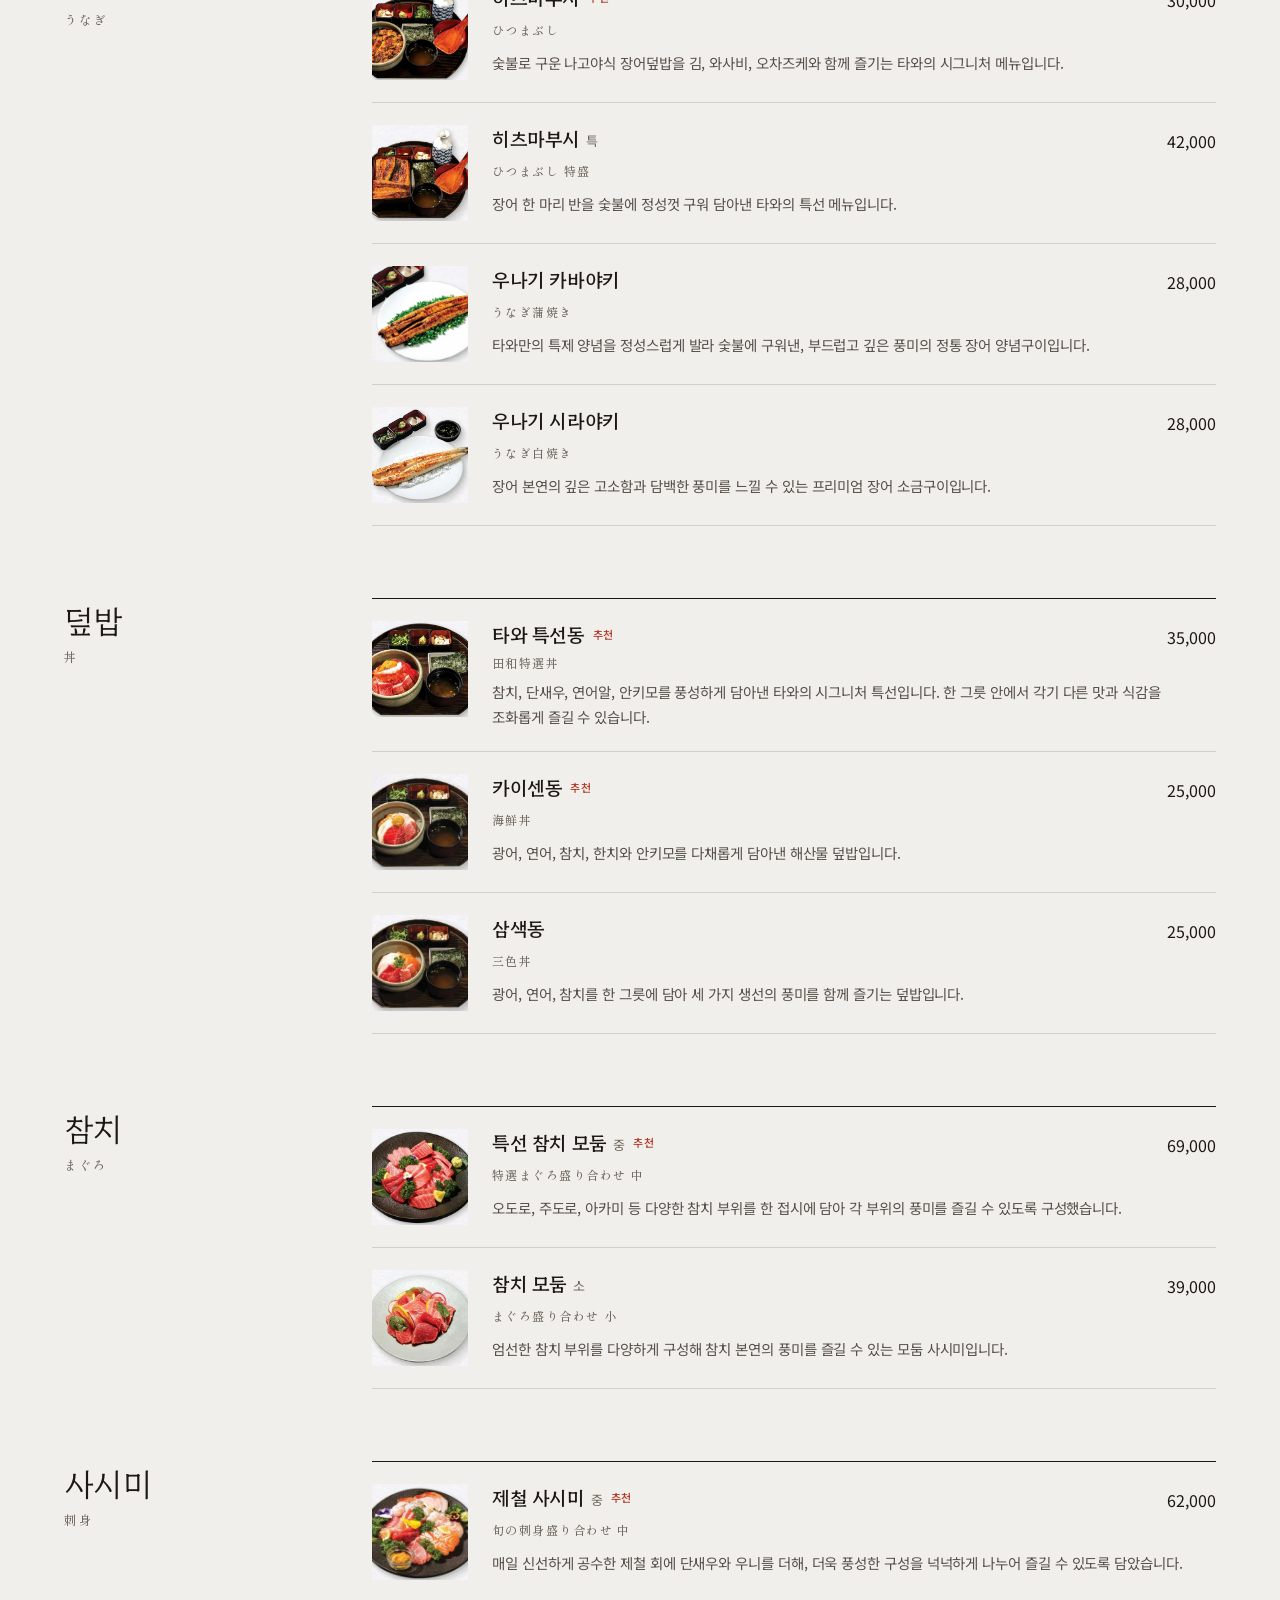
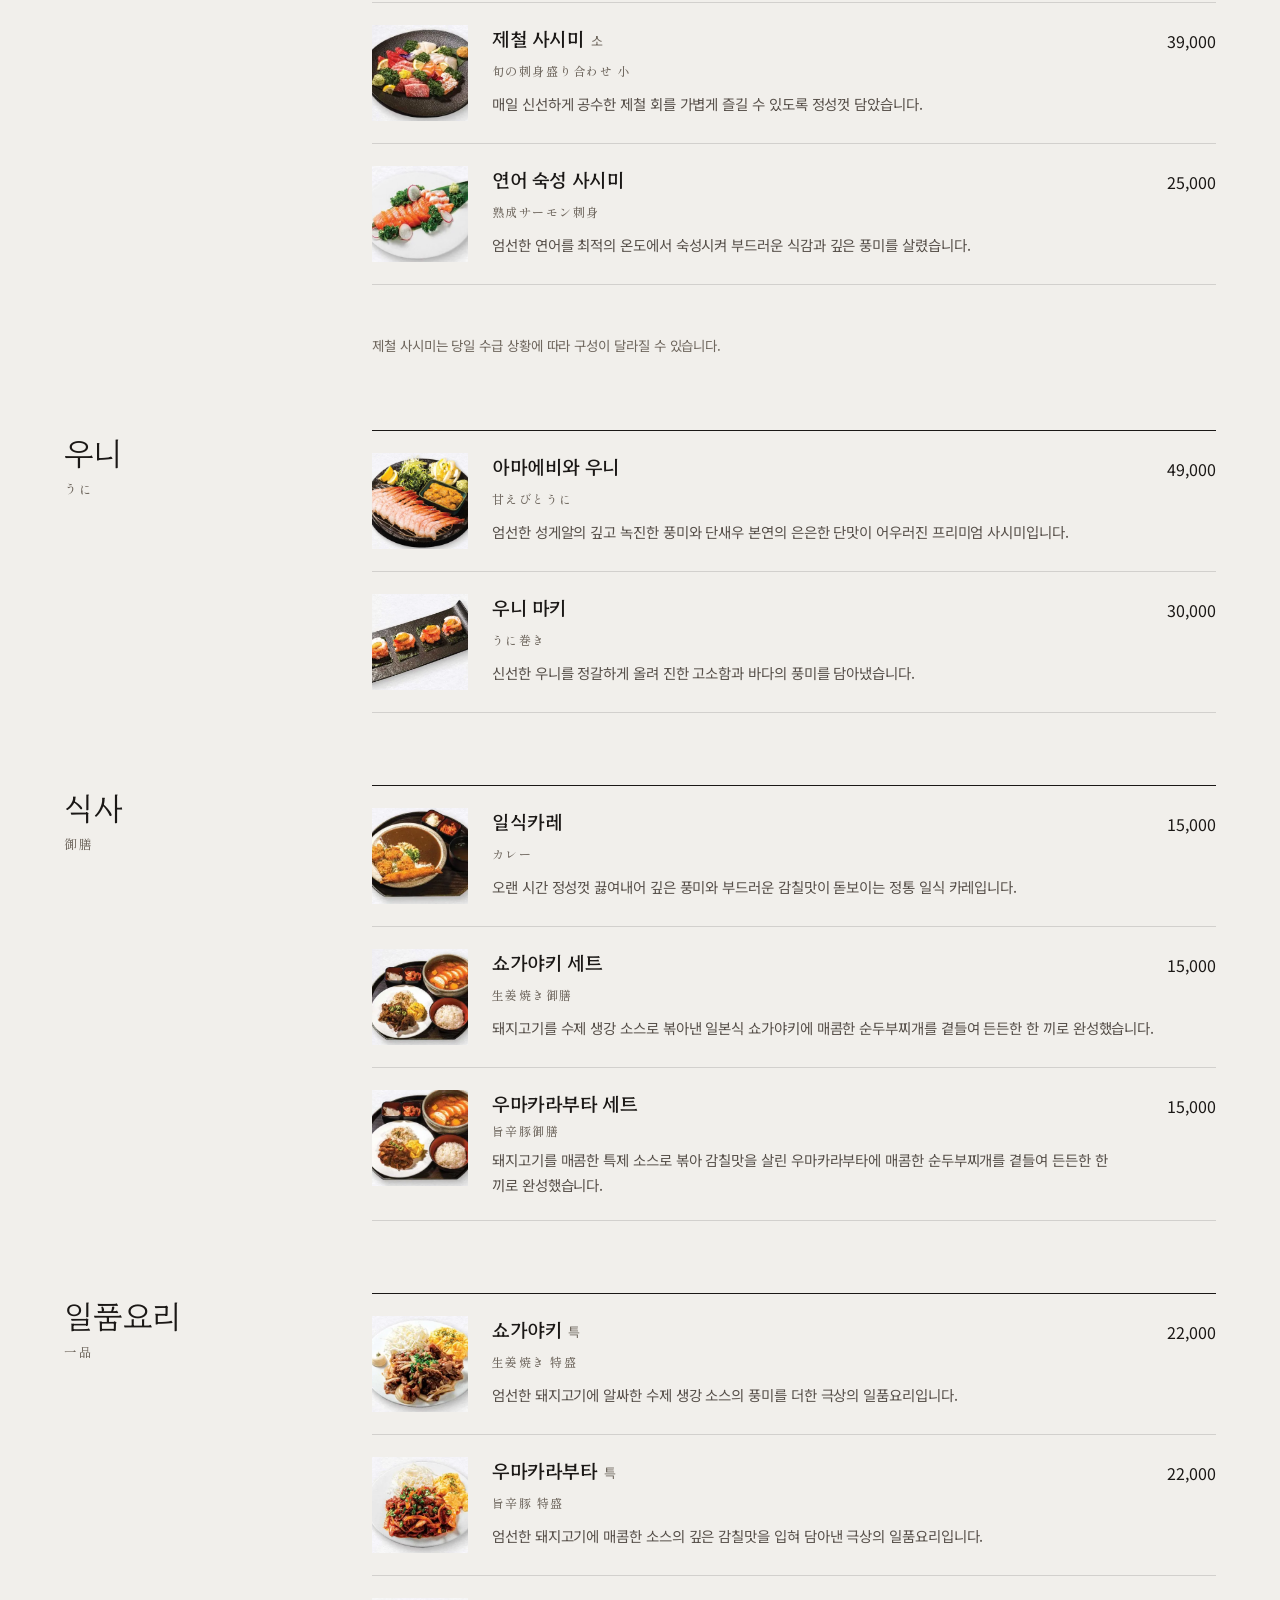
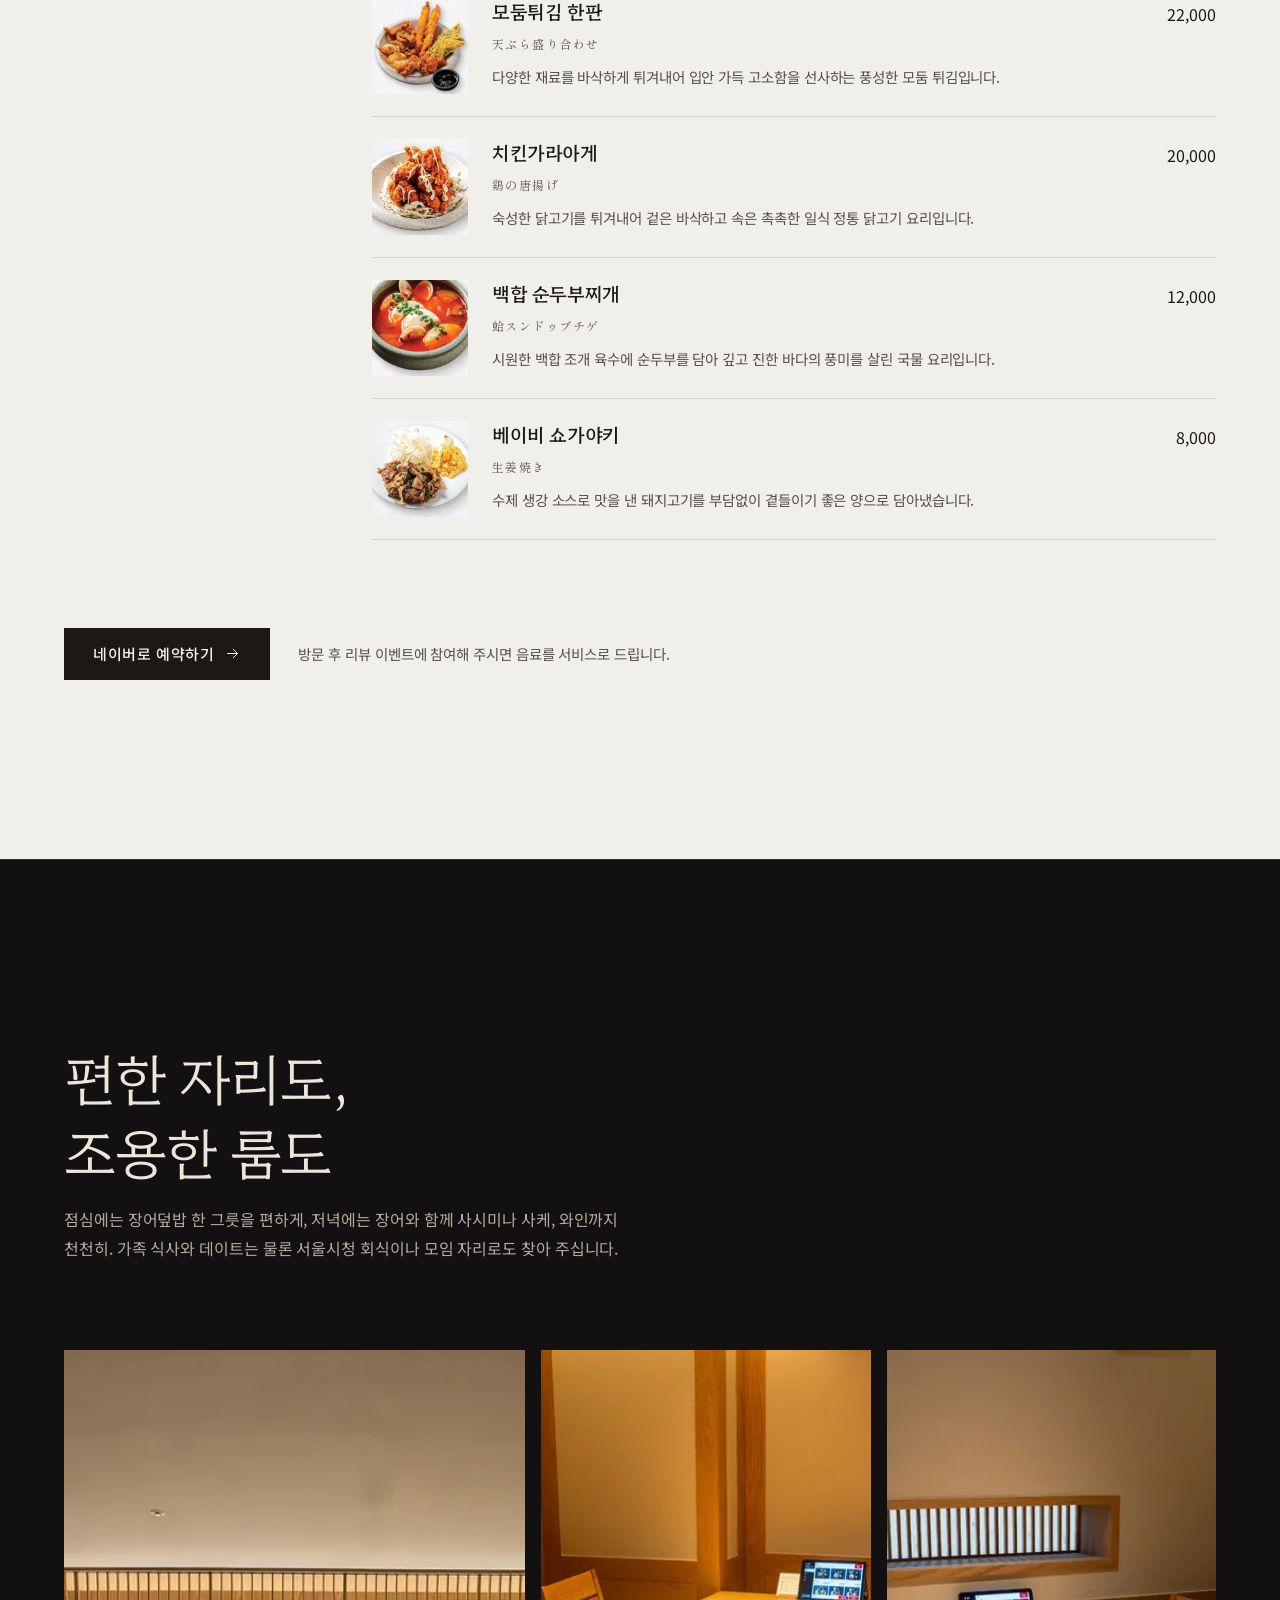
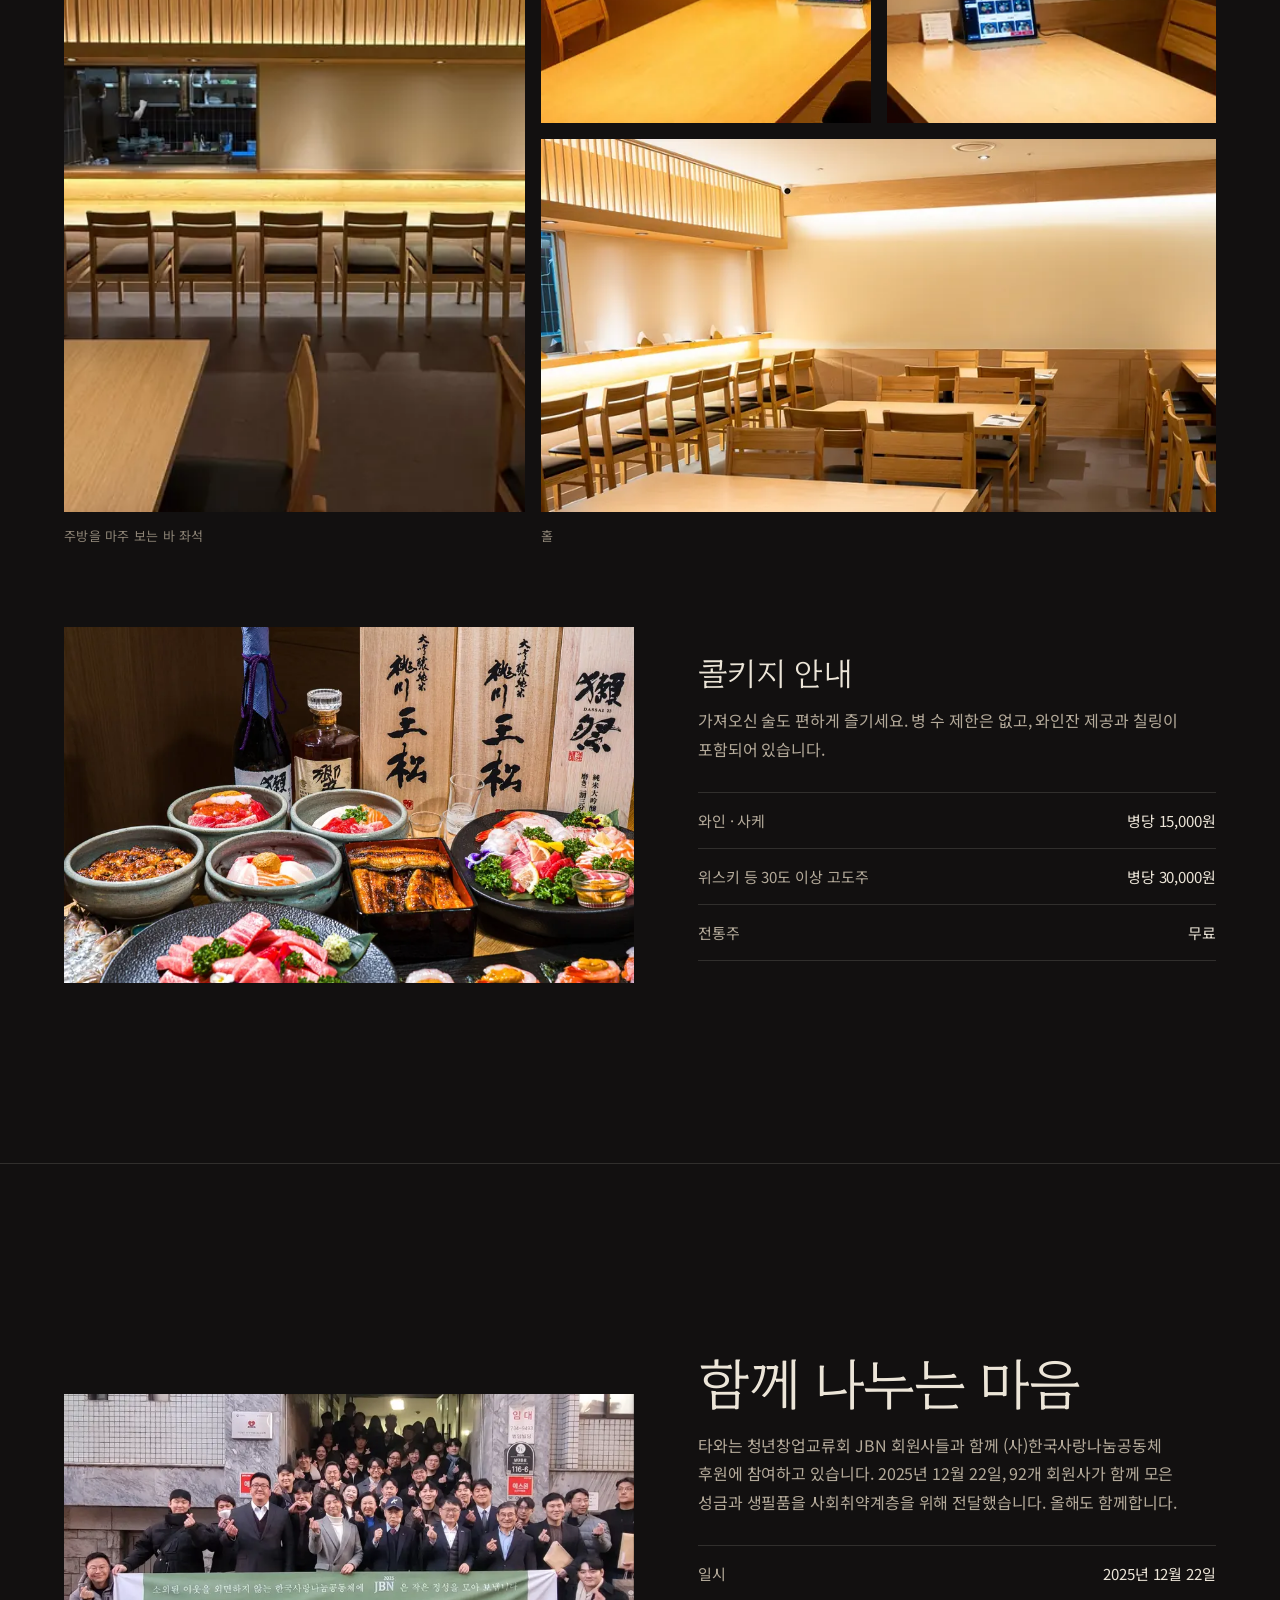
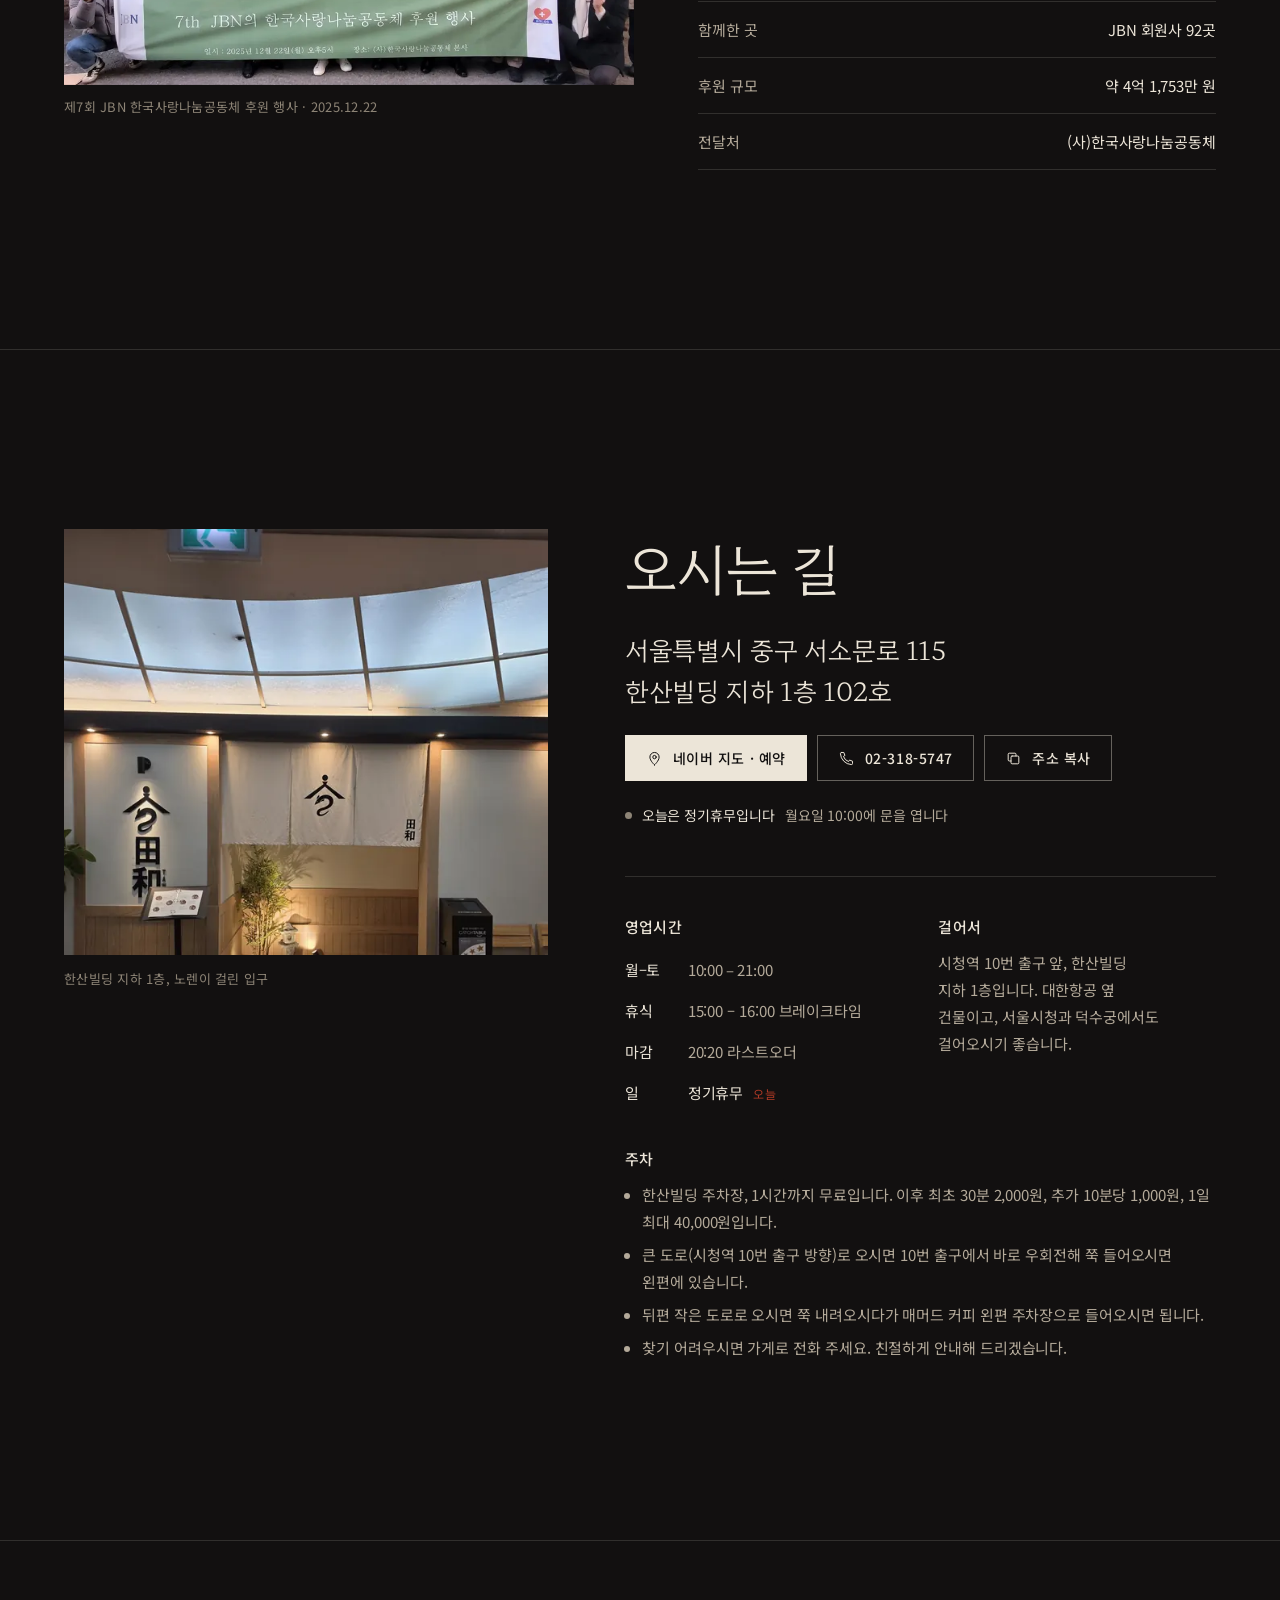
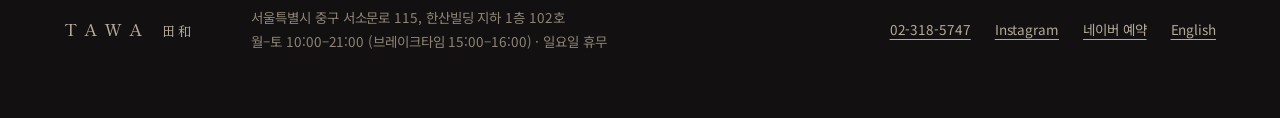
==== commit 85d67960: "JBN 한국사랑나눔공동체 후원 참여(2025.12.22) 섹션 추가 — 한국어·영어 Co-Authored-By: Claude Opus 5.5 <noreply@anthropic.co" ====
--- a/index.html
+++ b/index.html
@@ -2,6 +2,14 @@
 <html lang="ko">
 <head>
 <meta charset="utf-8">
+<!-- Google Analytics -->
+<script async src="https://www.googletagmanager.com/gtag/js?id=G-MLPPPE215Z"></script>
+<script>
+  window.dataLayer = window.dataLayer || [];
+  function gtag(){dataLayer.push(arguments);}
+  gtag('js', new Date());
+  gtag('config', 'G-MLPPPE215Z');
+</script>
 <meta name="viewport" content="width=device-width, initial-scale=1, viewport-fit=cover">
 <meta name="naver-site-verification" content="a6d0b7933f824128058b54ec5625c252f648e00b" />
 <meta name="google-site-verification" content="695FkHWYYNH0WXw2JRvkQnFMp97OvvXSUnPh_l3yD28" />
@@ -20,7 +28,19 @@
 <link rel="alternate" hreflang="x-default" href="https://tawa-official.github.io/">
 <meta property="og:locale" content="ko_KR">
 <meta property="og:locale:alternate" content="en_US">
-<link rel="icon" href="assets/img/favicon.svg" type="image/svg+xml">
+<link rel="icon" href="/favicon.ico" sizes="48x48">
+<link rel="icon" href="/assets/img/favicon.svg" type="image/svg+xml">
+<link rel="icon" href="/assets/img/icon-192.png" type="image/png" sizes="192x192">
+<link rel="apple-touch-icon" href="/assets/img/apple-touch-icon.png">
+<script type="application/ld+json">
+{
+  "@context": "https://schema.org",
+  "@type": "WebSite",
+  "name": "타와 田和",
+  "alternateName": ["타와", "TAWA", "田和"],
+  "url": "https://tawa-official.github.io/"
+}
+</script>
 <link rel="preload" as="image" href="assets/img/spread-2-1100.webp" media="(max-width: 759px)">
 <link rel="preload" as="image" href="assets/img/spread-3-1500.webp" media="(min-width: 760px)">
 <link rel="stylesheet" href="assets/css/style.css">
@@ -767,6 +787,27 @@
     </div>
   </section>
 
+  <section class="sec" id="give" aria-labelledby="give-title">
+    <div class="wrap">
+      <div class="drinks give">
+        <figure class="drinks-photo give-photo">
+          <img src="assets/img/give-1-900.webp" srcset="assets/img/give-1-900.webp 900w, assets/img/give-1-1486.webp 1486w" sizes="(min-width: 900px) 52vw, 100vw" width="1486" height="758" loading="lazy" decoding="async" alt="제7회 JBN 한국사랑나눔공동체 후원 행사 현수막을 들고 손하트를 한 참가자들의 단체 사진">
+          <figcaption class="cap">제7회 JBN 한국사랑나눔공동체 후원 행사 · 2025.12.22</figcaption>
+        </figure>
+        <div>
+          <h2 class="h2" id="give-title">함께 나누는 마음</h2>
+          <p class="p">타와는 청년창업교류회 JBN 회원사들과 함께 (사)한국사랑나눔공동체 후원에 참여하고 있습니다. 2025년 12월 22일, 92개 회원사가 함께 모은 성금과 생필품을 사회취약계층을 위해 전달했습니다. 올해도 함께합니다.</p>
+          <ul class="cork">
+            <li><span>일시</span><span>2025년 12월 22일</span></li>
+            <li><span>함께한 곳</span><span>JBN 회원사 92곳</span></li>
+            <li><span>후원 규모</span><span class="num">약 4억 1,753만 원</span></li>
+            <li><span>전달처</span><span>(사)한국사랑나눔공동체</span></li>
+          </ul>
+        </div>
+      </div>
+    </div>
+  </section>
+
   <section class="sec" id="visit" aria-labelledby="visit-title">
     <div class="wrap visit">
       <figure class="visit-photo">
--- a/assets/css/style.css
+++ b/assets/css/style.css
@@ -228,6 +228,9 @@
 .cork li span:last-child { color: var(--text); white-space: nowrap; }
 .fine { margin-top: 16px; font-size: 13.5px; color: var(--text-3); }
 @media (min-width: 900px) { .drinks { grid-template-columns: 1.1fr 1fr; align-items: center; } }
+.give { margin-top: 0; }
+.give-photo img { aspect-ratio: auto; height: auto; }
+.give-photo .cap { margin-top: 10px; }
 
 /* visit */
 .visit { display: grid; gap: clamp(40px, 6vw, 96px); }
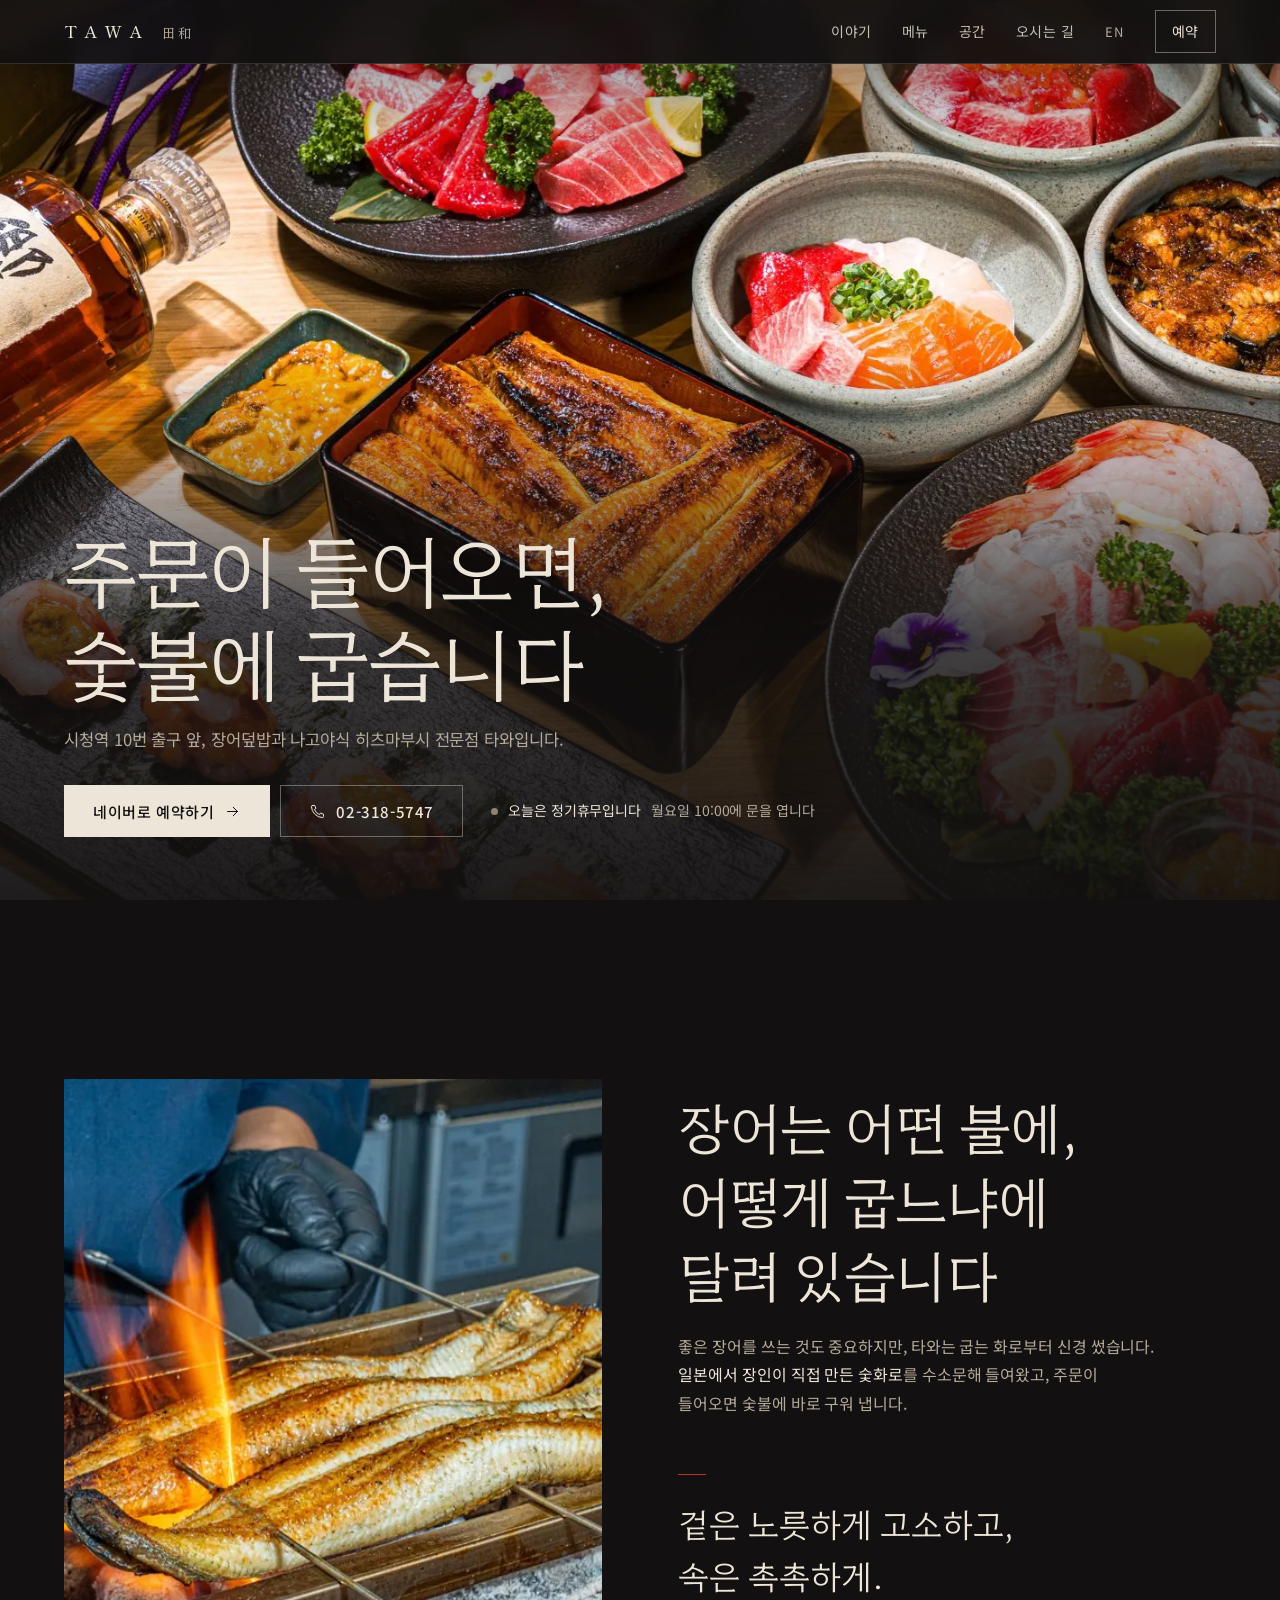
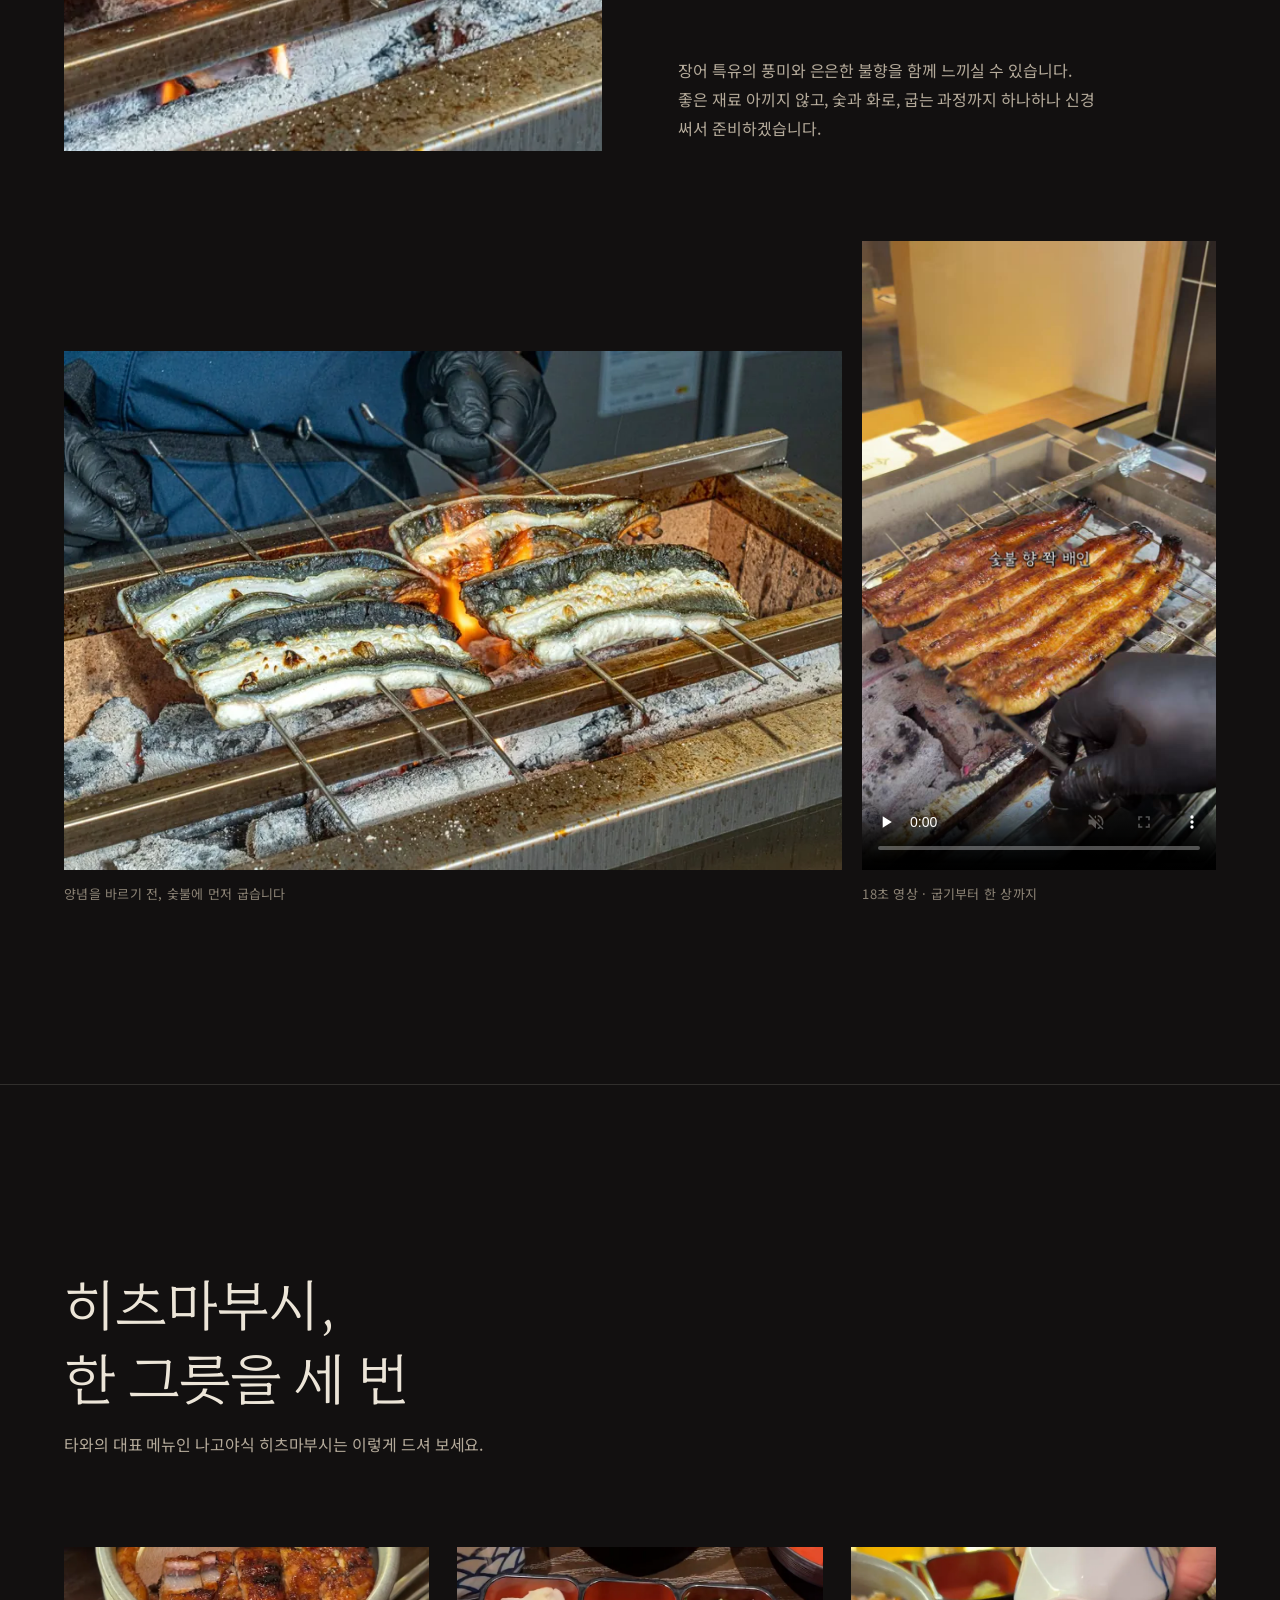
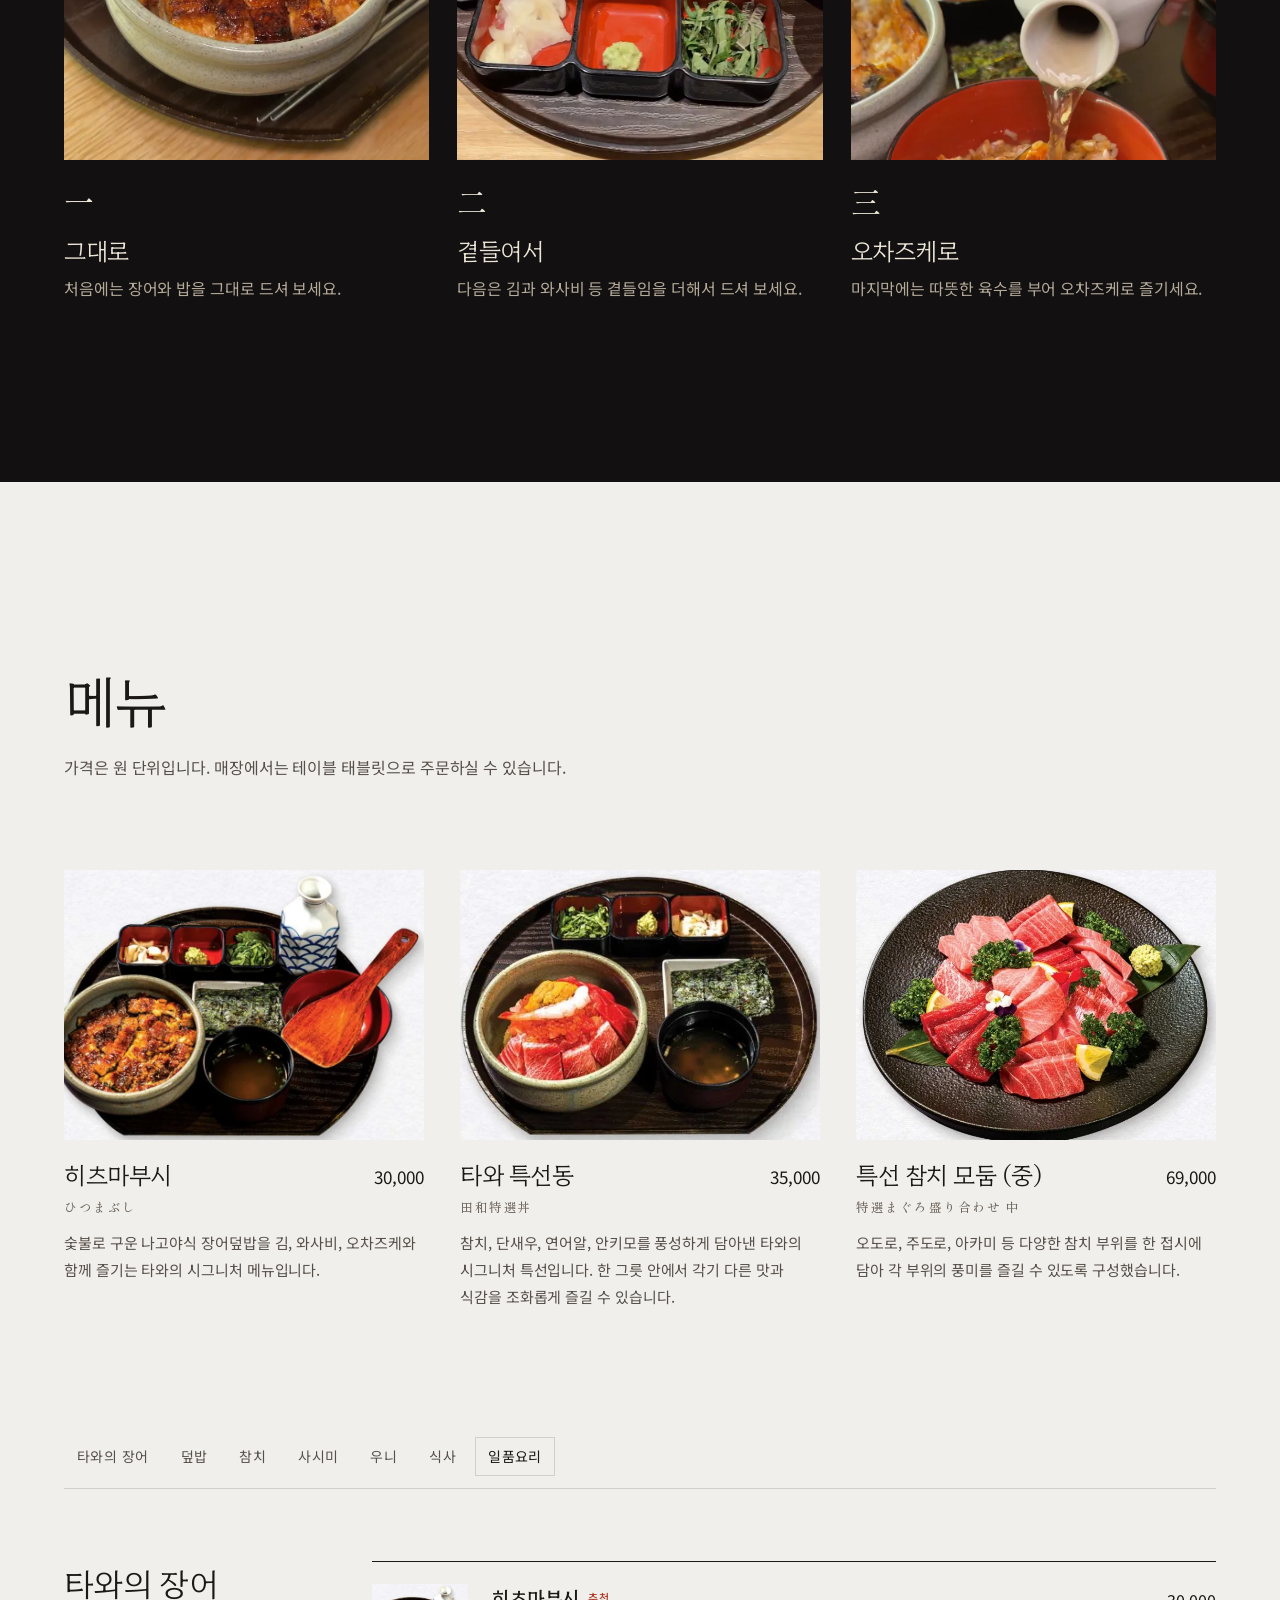
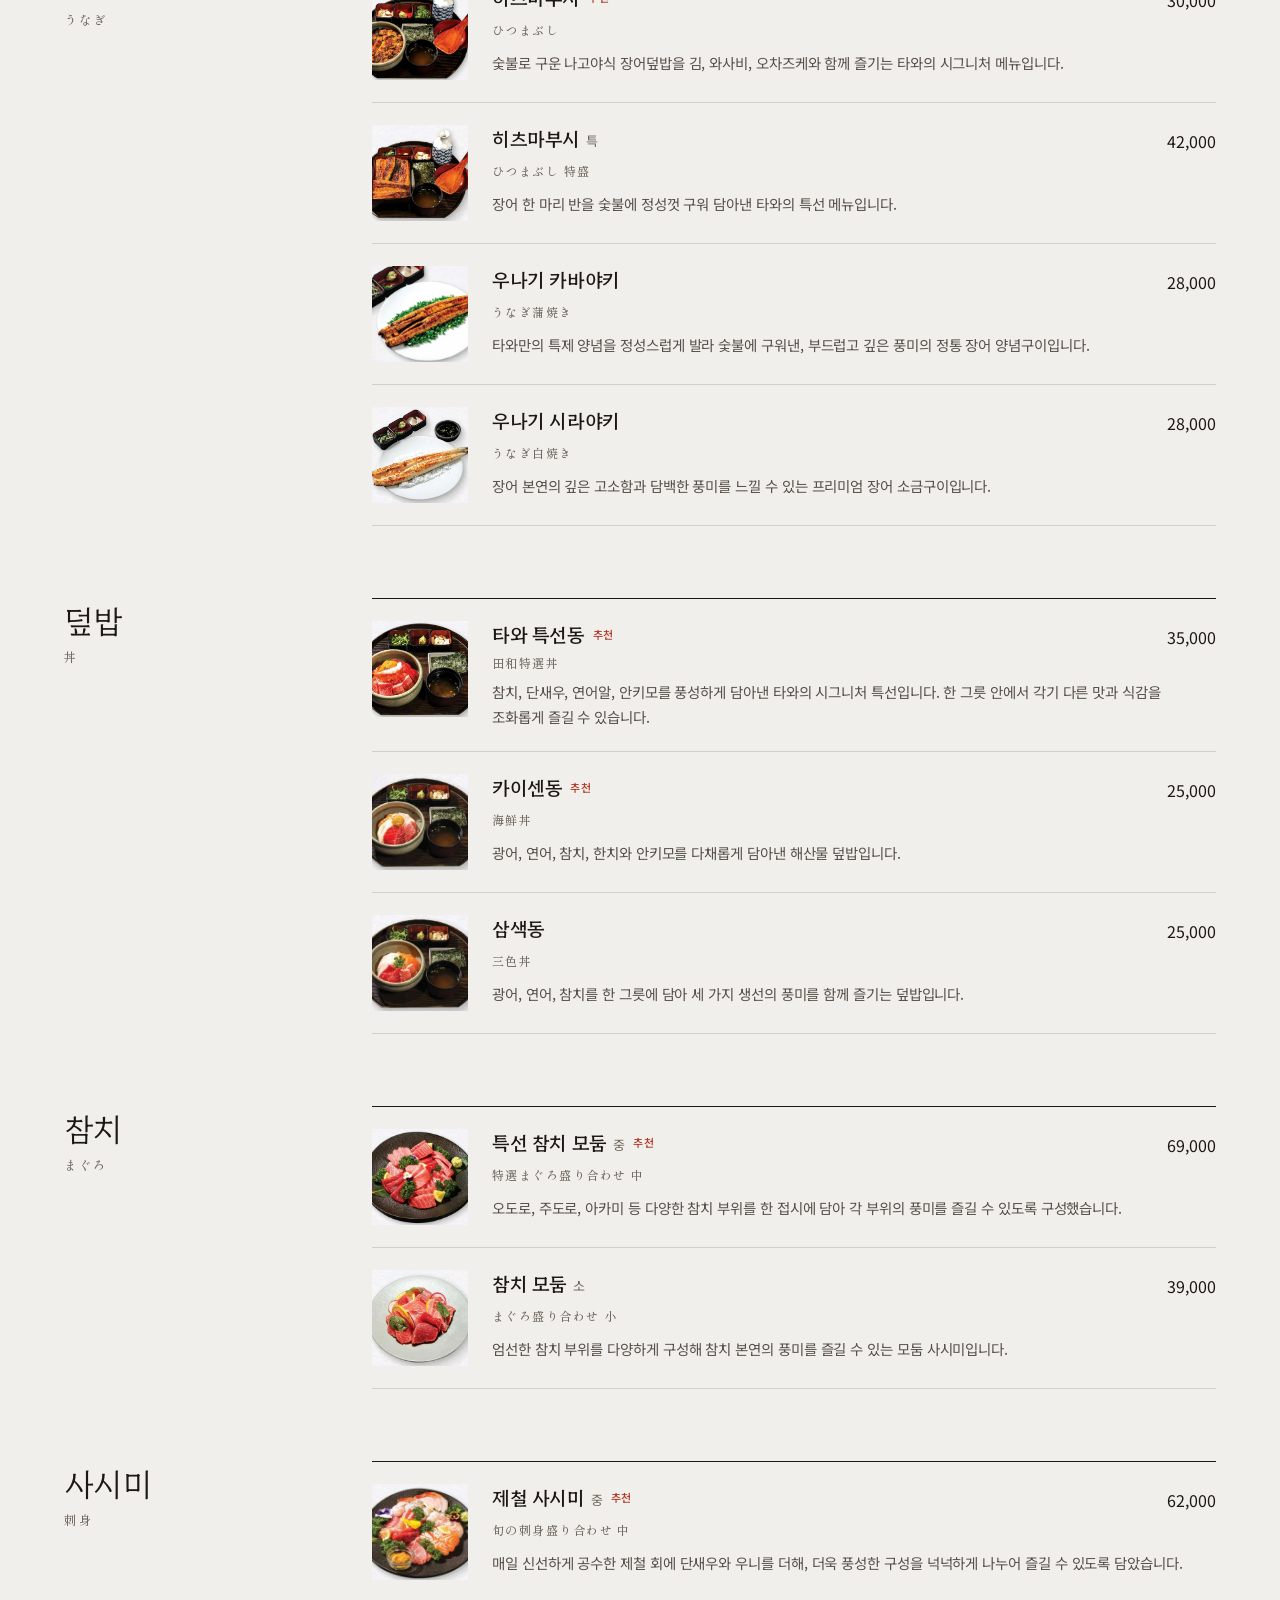
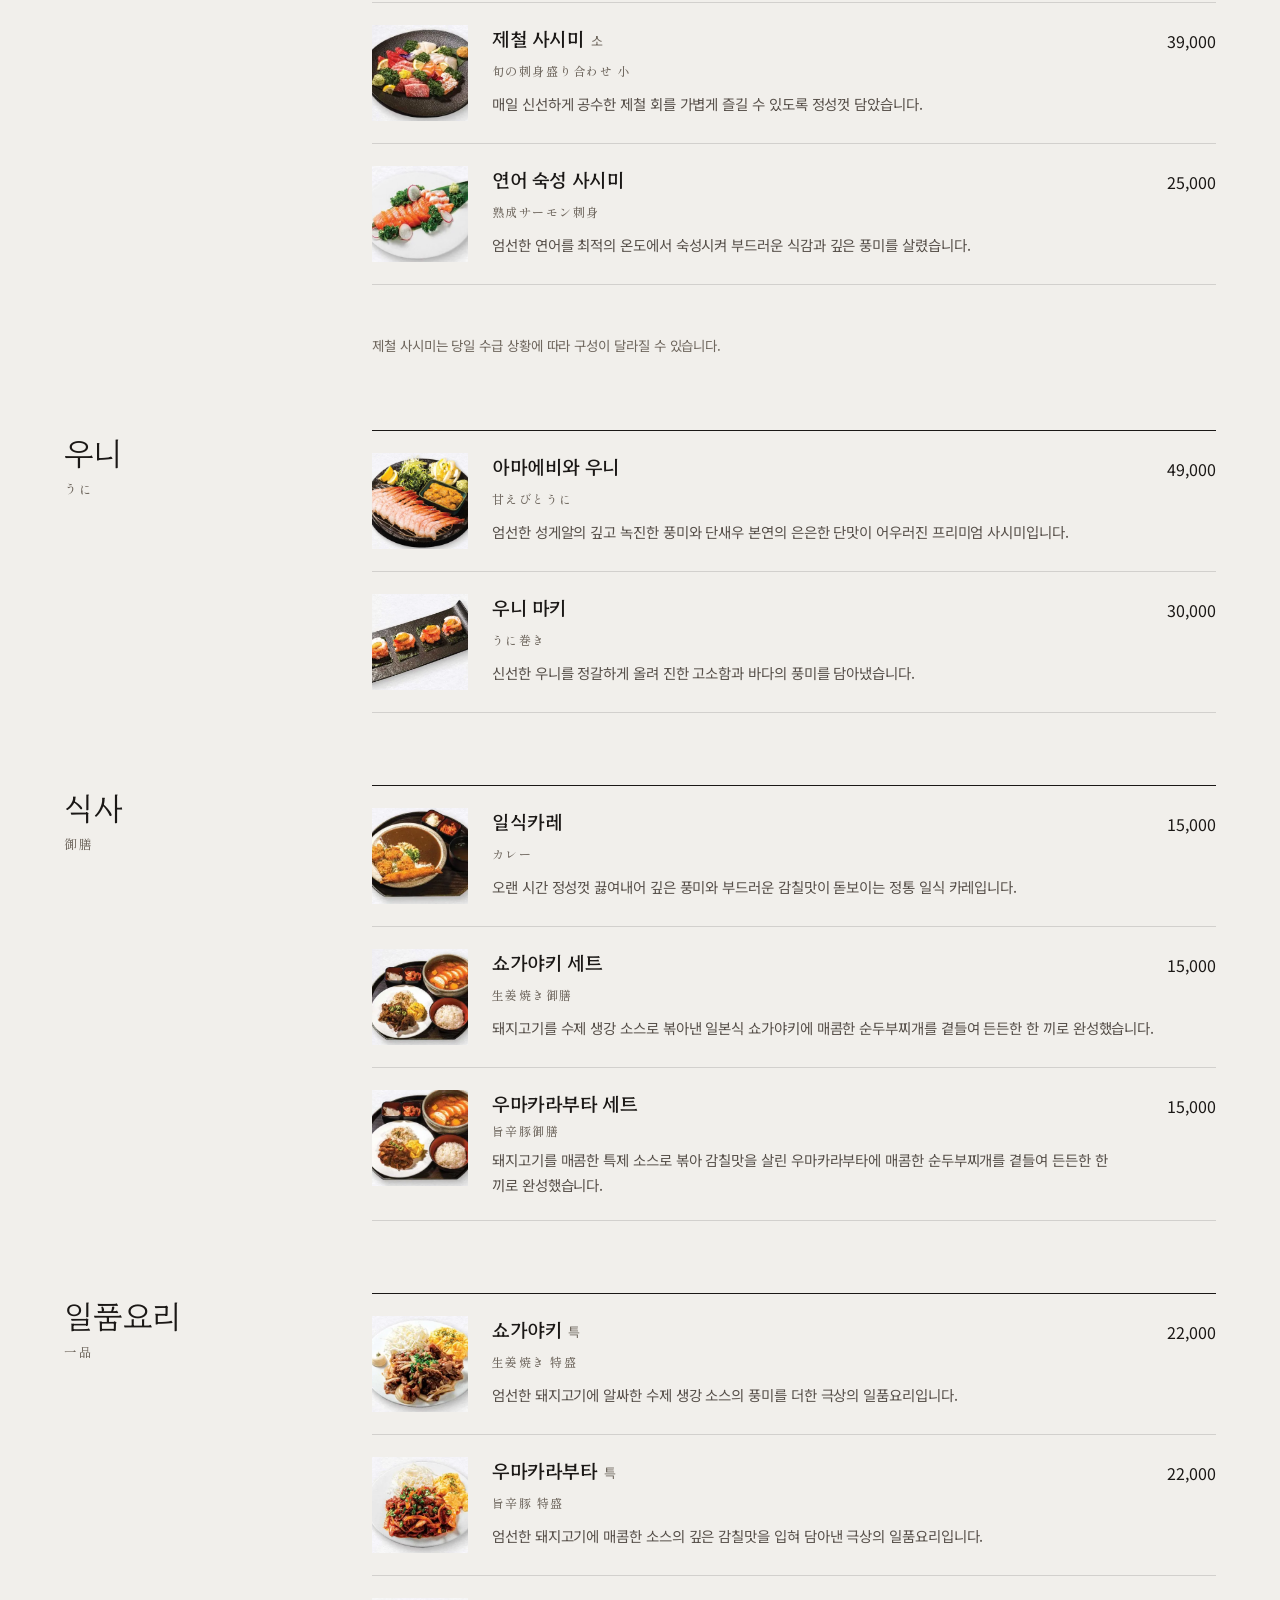
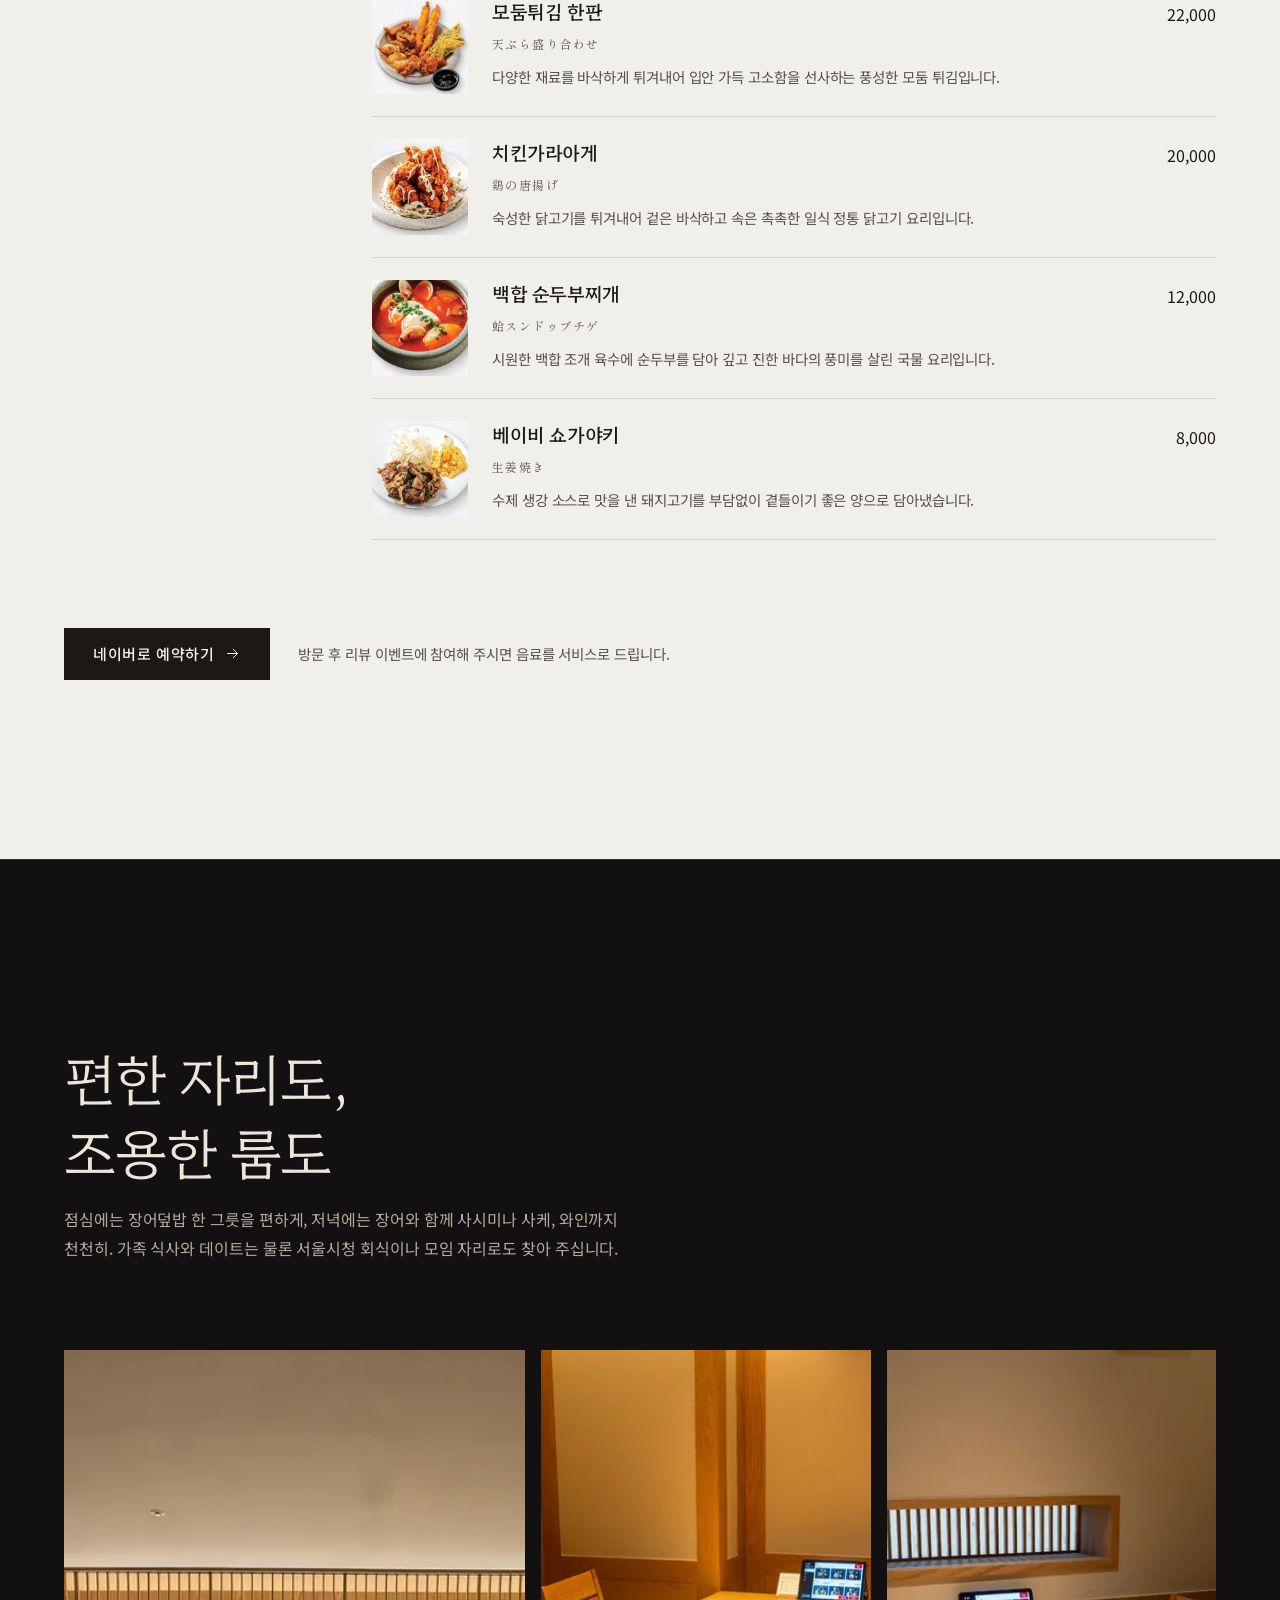
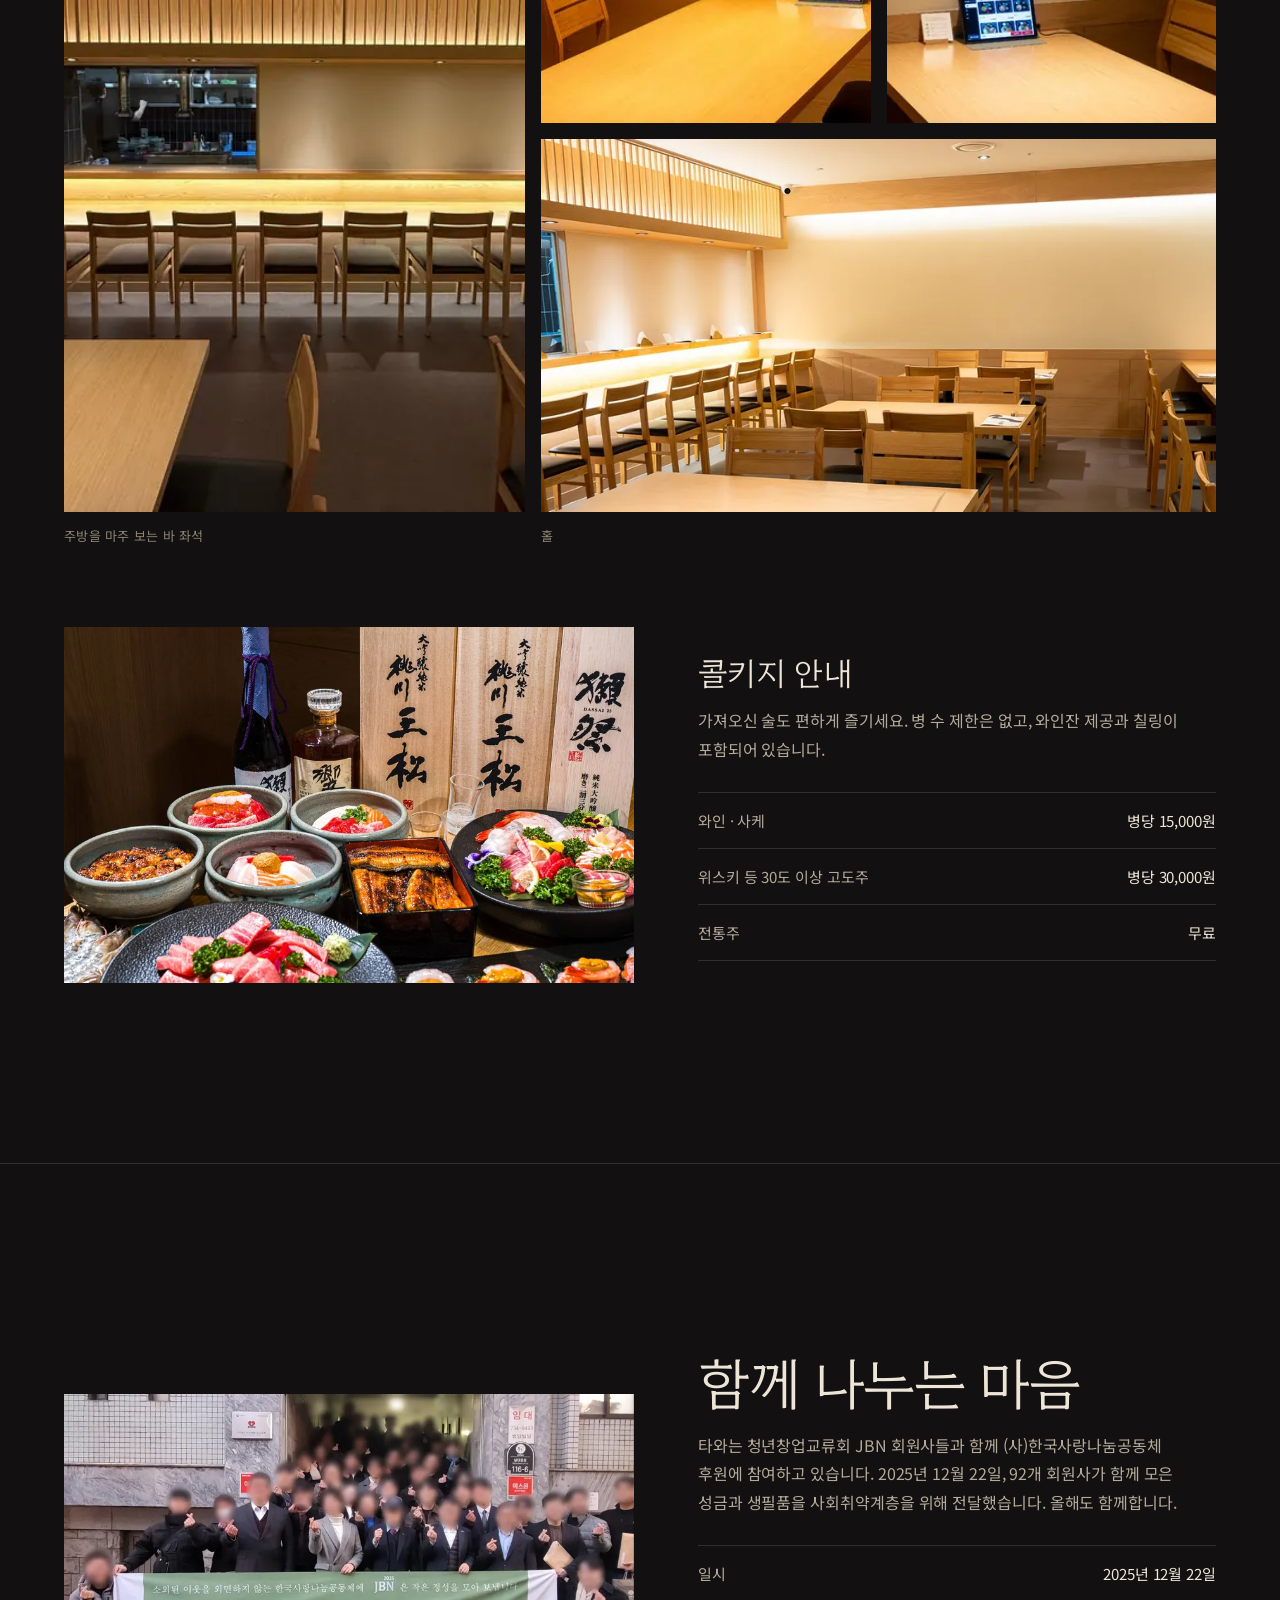
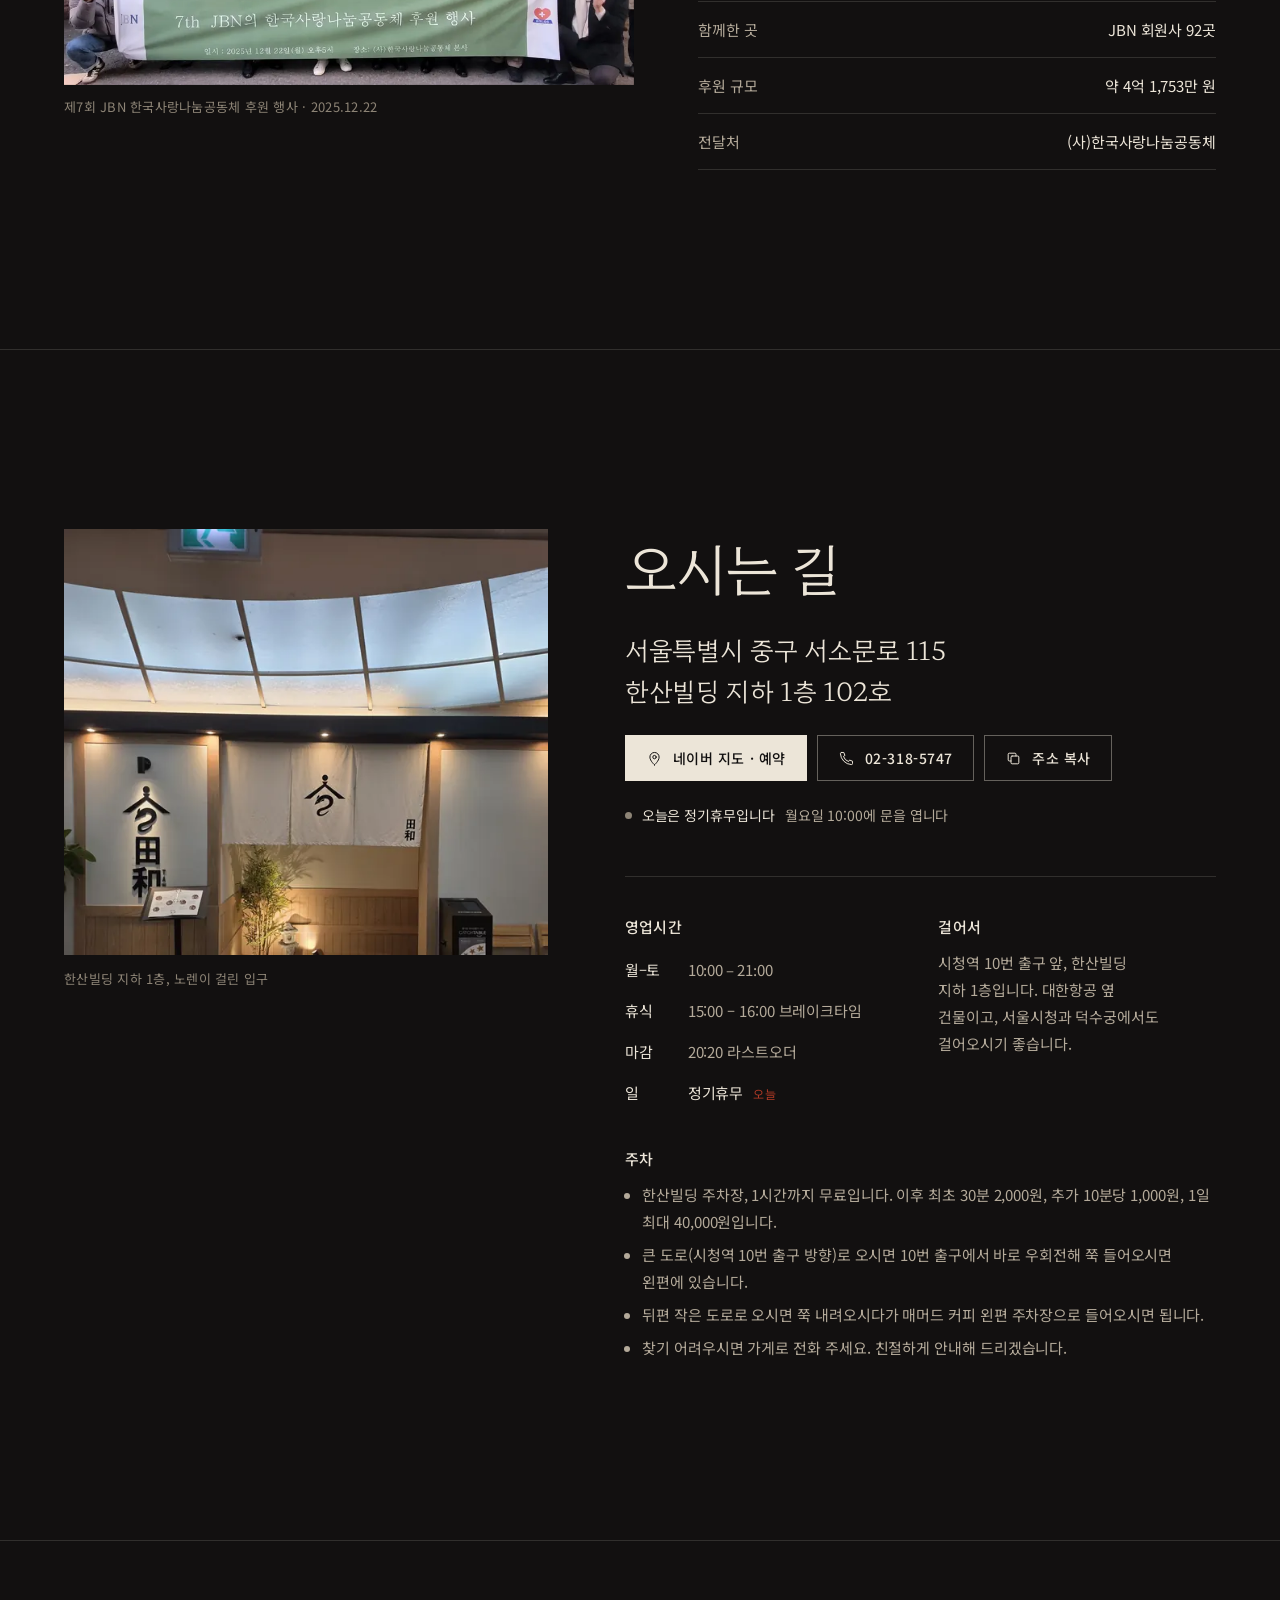
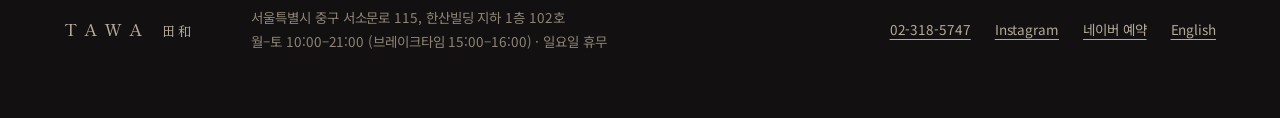
==== commit e51b184f: "JBN 후원 행사 사진 참가자 얼굴 흐림 처리 Co-Authored-By: Claude Opus 5.5 <noreply@anthropic.com> Claude-Session: ht" ====
--- a/index.html
+++ b/index.html
@@ -791,7 +791,7 @@
     <div class="wrap">
       <div class="drinks give">
         <figure class="drinks-photo give-photo">
-          <img src="assets/img/give-1-900.webp" srcset="assets/img/give-1-900.webp 900w, assets/img/give-1-1486.webp 1486w" sizes="(min-width: 900px) 52vw, 100vw" width="1486" height="758" loading="lazy" decoding="async" alt="제7회 JBN 한국사랑나눔공동체 후원 행사 현수막을 들고 손하트를 한 참가자들의 단체 사진">
+          <img src="assets/img/give-1-900.webp" srcset="assets/img/give-1-900.webp 900w, assets/img/give-1-1486.webp 1486w" sizes="(min-width: 900px) 52vw, 100vw" width="1486" height="758" loading="lazy" decoding="async" alt="제7회 JBN 한국사랑나눔공동체 후원 행사 현수막을 들고 손하트를 한 참가자들의 단체 사진(얼굴은 흐리게 처리)">
           <figcaption class="cap">제7회 JBN 한국사랑나눔공동체 후원 행사 · 2025.12.22</figcaption>
         </figure>
         <div>
